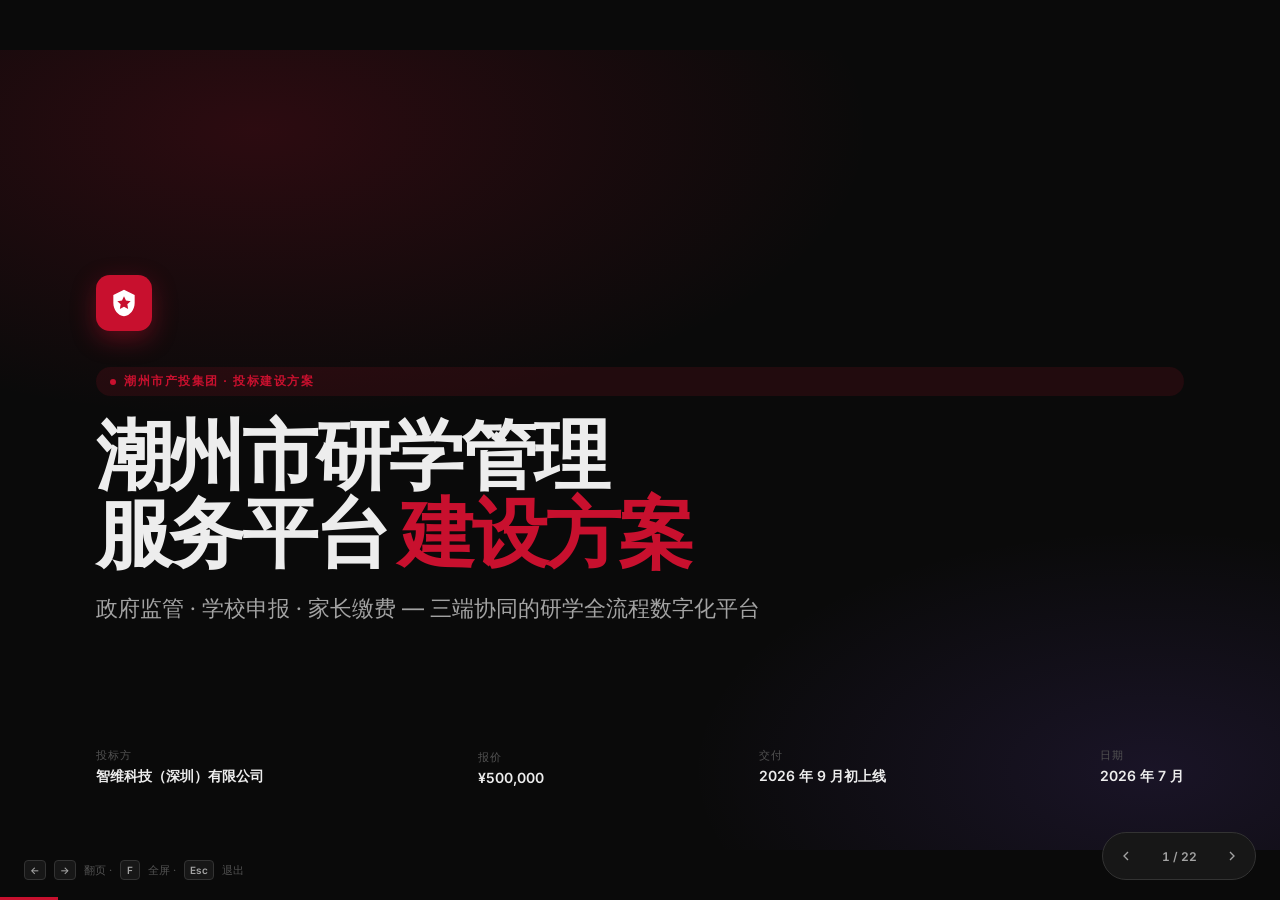
==== proposal/index.html @ c54a0d1d "feat: 新增投标方案 HTML PPT（22 页） - Vercel 风格深色演示文稿，键盘/触摸/全屏导航 - 6 大章节：背景目标 / 业务理解 / 产品方案 / 技术安全 / 实施 / 商务" ====
<!DOCTYPE html>
<html lang="zh-CN">
<head>
<meta charset="UTF-8">
<meta name="viewport" content="width=device-width, initial-scale=1.0">
<title>潮州市研学管理服务平台 · 建设方案 | 智维科技</title>
<link rel="stylesheet" href="style.css">
<link rel="icon" href="data:image/svg+xml,<svg xmlns='http://www.w3.org/2000/svg' viewBox='0 0 100 100'><rect width='100' height='100' rx='22' fill='%23c8102e'/><path d='M50 18 L60 42 L86 42 L65 58 L73 84 L50 68 L27 84 L35 58 L14 42 L40 42 Z' fill='white'/></svg>">
</head>
<body>
<div class="deck" id="deck">

<!-- ============ 01 COVER ============ -->
<section class="slide cover active" data-title="封面">
  <div class="cover-inner">
    <div class="cover-logo">
      <svg viewBox="0 0 24 24" fill="white"><path d="M12 2 4 6v6c0 5 3.5 9.5 8 10 4.5-.5 8-5 8-10V6l-8-4zm0 5 1.5 3.2 3.5.4-2.5 2.4.6 3.5L12 14.9 8.9 16.5l.6-3.5L7 10.6l3.5-.4L12 7z"/></svg>
    </div>
    <div class="eyebrow"><span class="dot"></span>潮州市产投集团 · 投标建设方案</div>
    <h1>潮州市研学管理<br>服务平台 <span class="accent">建设方案</span></h1>
    <p class="lead">政府监管 · 学校申报 · 家长缴费 — 三端协同的研学全流程数字化平台</p>

    <div class="cover-meta">
      <div class="cm-item"><div class="l">投标方</div><div class="v">智维科技（深圳）有限公司</div></div>
      <div class="cm-item"><div class="l">报价</div><div class="v">¥500,000</div></div>
      <div class="cm-item"><div class="l">交付</div><div class="v">2026 年 9 月初上线</div></div>
      <div class="cm-item"><div class="l">日期</div><div class="v">2026 年 7 月</div></div>
    </div>
  </div>
</section>

<!-- ============ 02 TOC ============ -->
<section class="slide" data-title="目录">
  <div class="slide-num">02 / <span>22</span></div>
  <div class="eyebrow blue"><span class="dot"></span>CONTENTS · 方案纲要</div>
  <h1 class="slide-title">方案<span class="accent">目录</span></h1>
  <p class="slide-sub">本方案围绕「业务理解 — 方案设计 — 实施保障 — 报价商务」四个维度展开，覆盖客户评估的全部关键决策点。</p>

  <div class="toc flex-1 center-y">
    <div class="toc-item"><div class="toc-num">01</div><div class="toc-title">项目背景与建设目标</div><div class="toc-desc">政策驱动 · 行业痛点 · 建设愿景</div><div class="toc-pages">P3–4</div></div>
    <div class="toc-item"><div class="toc-num">02</div><div class="toc-title">业务理解：三大角色 · 九步流程</div><div class="toc-desc">深度拆解学校 / 政府 / 运维全链路</div><div class="toc-pages">P5–8</div></div>
    <div class="toc-item"><div class="toc-num">03</div><div class="toc-title">产品方案与功能蓝图</div><div class="toc-desc">五端架构 · 核心功能 · 交互演示</div><div class="toc-pages">P9–15</div></div>
    <div class="toc-item"><div class="toc-num">04</div><div class="toc-title">技术架构与安全保障</div><div class="toc-desc">微服务 · 等保二级 · 数据安全</div><div class="toc-pages">P16–17</div></div>
    <div class="toc-item"><div class="toc-num">05</div><div class="toc-title">项目实施计划</div><div class="toc-desc">2 个月甘特图 · 里程碑 · 团队</div><div class="toc-pages">P18–19</div></div>
    <div class="toc-item"><div class="toc-num">06</div><div class="toc-title">报价 · 风险控制 · 售后服务</div><div class="toc-desc">50 万明细 · 质量保障 · 3 年运维</div><div class="toc-pages">P20–22</div></div>
  </div>
</section>

<!-- ============ 03 BACKGROUND ============ -->
<section class="slide" data-title="项目背景">
  <div class="slide-num">03 / <span>22</span></div>
  <div class="eyebrow"><span class="dot"></span>01 · 项目背景</div>
  <h1 class="slide-title">研学正成为<span class="accent">素质教育新基建</span></h1>
  <p class="slide-sub">国家政策持续加码，研学旅行已从「可选」变为「必修」。潮州拥有全国顶级的非遗与历史文化资源，亟需一个统一的数字化平台，把资源、学校、家长、监管方高效连接起来。</p>

  <div class="grid g3 flex-1">
    <div class="card">
      <div class="card-icon brand"><svg viewBox="0 0 24 24" fill="none" stroke="currentColor" stroke-width="2"><path d="M3 21h18M5 21V7l7-4 7 4v14M9 9h1M9 13h1M14 9h1M14 13h1"/></svg></div>
      <div class="card-title mt-16">政策驱动</div>
      <div class="card-desc">教育部等 11 部门《关于推进中小学生研学旅行的意见》明确将研学纳入教育教学计划。广东省要求每生每学年至少完成 1 次研学。</div>
    </div>
    <div class="card">
      <div class="card-icon amber"><svg viewBox="0 0 24 24" fill="none" stroke="currentColor" stroke-width="2"><path d="M20 10c0 6-8 12-8 12s-8-6-8-12a8 8 0 0 1 16 0Z"/><circle cx="12" cy="10" r="3"/></svg></div>
      <div class="card-title mt-16">潮州资源禀赋</div>
      <div class="card-desc"><strong>17 项国家级非遗</strong>、广济桥、牌坊街、凤凰山单丛茶…潮州是天然研学宝库，但缺乏统一管理与对外输出的数字化出口。</div>
    </div>
    <div class="card">
      <div class="card-icon blue"><svg viewBox="0 0 24 24" fill="none" stroke="currentColor" stroke-width="2"><path d="M12 2v20M2 12h20"/><circle cx="12" cy="12" r="9"/></svg></div>
      <div class="card-title mt-16">管理缺位痛点</div>
      <div class="card-desc">学校各自联系旅行社、缺乏资质审核、安全事故风险高、费用不透明、政府无法有效监管 — 这些正是本平台要解决的问题。</div>
    </div>
  </div>

  <div class="row mt-32" style="gap:32px">
    <div class="stat" style="flex:1"><div class="num brand">21+</div><div class="lbl">认证研学基地待接入</div><div class="sub">含国家级、省级、市级</div></div>
    <div class="stat" style="flex:1"><div class="num amber">4</div><div class="lbl">政府监管部门</div><div class="sub">教育 · 文广旅体 · 交运 · 产投</div></div>
    <div class="stat" style="flex:1"><div class="num blue">300+</div><div class="lbl">潮州中小学校</div><div class="sub">潜在平台用户</div></div>
    <div class="stat" style="flex:1"><div class="num green">20万+</div><div class="lbl">中小学生家庭</div><div class="sub">年度研学需求</div></div>
  </div>
</section>

<!-- ============ 04 VISION ============ -->
<section class="slide" data-title="建设目标">
  <div class="slide-num">04 / <span>22</span></div>
  <div class="eyebrow green"><span class="dot"></span>01 · 建设目标</div>
  <h1 class="slide-title">一个平台，<span class="accent">三端协同</span><br>让研学<span class="grad">可管、可溯、可评</span></h1>
  <p class="slide-sub">不是简单的报名系统，而是连接政府、学校、基地、服务商、家长的「研学产业操作系统」。所有环节线上化、留痕化、可评价、可结算。</p>

  <div class="grid g3 flex-1 center-y mt-16" style="align-content:center">
    <div class="card hover" style="border-color:var(--brand)">
      <div class="feature-num">可<br>管</div>
      <div class="card-title mt-16" style="font-size:18px">政府监管闭环</div>
      <div class="card-desc">报备 → 审核 → 执行 → 评价 → 结算，全程留痕。教育局、文广旅体局、交运、产投四部门在线协同，数据实时穿透。</div>
    </div>
    <div class="card hover" style="border-color:var(--blue)">
      <div class="feature-num" style="background:linear-gradient(135deg,#0070f3,#00b3ff);-webkit-background-clip:text;background-clip:text;color:transparent">可<br>溯</div>
      <div class="card-title mt-16" style="font-size:18px">全链路追溯</div>
      <div class="card-desc">每一次研学从学校发起需求到家长缴费签约，每一个执行环节（交通、餐饮、住宿、导师）均有订单与复核记录，事后可追溯。</div>
    </div>
    <div class="card hover" style="border-color:var(--green)">
      <div class="feature-num" style="background:linear-gradient(135deg,#0a8a4a,#22c55e);-webkit-background-clip:text;background-clip:text;color:transparent">可<br>评</div>
      <div class="card-title mt-16" style="font-size:18px">评价驱动结算</div>
      <div class="card-desc">活动结束后学校对各环节评分，评价结果直接关联服务商结算与后续推荐权重，形成「优胜劣汰」的良性生态。</div>
    </div>
  </div>
</section>

<!-- ============ 05 THREE ROLES ============ -->
<section class="slide" data-title="三大角色">
  <div class="slide-num">05 / <span>22</span></div>
  <div class="eyebrow purple"><span class="dot"></span>02 · 业务理解</div>
  <h1 class="slide-title">三大<span class="accent">核心角色</span>，各司其职</h1>
  <p class="slide-sub">平台服务三类用户：发起需求的学校（家委）、行使审批监管的政府部门、负责资源上架与运营的产投平台运维方。家长通过小程序完成报名缴费。</p>

  <div class="row flex-1 mt-16" style="gap:16px;align-items:stretch">
    <div class="persona">
      <div class="persona-head">
        <div class="persona-avatar" style="background:var(--brand-soft);color:var(--brand)">🏫</div>
        <div><div class="persona-name">学校 / 家委</div><div class="persona-role">需求发起方 · 评价方</div></div>
      </div>
      <div class="persona-quote">"我们要确定日期、统计人数、勾选基地和配套服务，然后走审核，最后让家长报名缴费。流程太长了，全靠 Excel 和微信群根本管不过来。"</div>
      <ul class="persona-list">
        <li>预报名：男女、减免、老师人数</li>
        <li>勾选基地 + 交通 + 旅行社 + 保险 + 导师 + 餐饮 + 住宿</li>
        <li>形成出行需求单，发起审核</li>
        <li>推送家长报名缴费、购险、签约</li>
        <li>活动后对各环节评价</li>
      </ul>
    </div>
    <div class="persona">
      <div class="persona-head">
        <div class="persona-avatar" style="background:var(--blue-soft);color:var(--blue)">🏛️</div>
        <div><div class="persona-name">政府部门</div><div class="persona-role">监管审核方</div></div>
      </div>
      <div class="persona-quote">"我们要对每一条研学路线把关：资质是否合规、交通是否安全、保险是否到位。以前只能看纸质材料，现在要在线审批、留痕可查。"</div>
      <ul class="persona-list">
        <li>教育局：业务合规性审核</li>
        <li>文广旅体：基地 / 路线资质</li>
        <li>交通运输：车辆与运输资质</li>
        <li>产投集团：业务分发与执行</li>
        <li>报备 → 审核（通过 / 退回）</li>
      </ul>
    </div>
    <div class="persona">
      <div class="persona-head">
        <div class="persona-avatar" style="background:var(--green-soft);color:var(--green)">⚙️</div>
        <div><div class="persona-name">平台运维方</div><div class="persona-role">资源运营方</div></div>
      </div>
      <div class="persona-quote">"21 家基地、旅行社、运输、保险、餐饮、住宿、导师…所有资源由我们上架、审核资质、组织分发，还要做财务审核和数据分析。"</div>
      <ul class="persona-list">
        <li>基地 / 服务商上架管理</li>
        <li>资质审核与年检</li>
        <li>人才库（导师）管理</li>
        <li>财务审核与结算</li>
        <li>数据分析与后台维护</li>
      </ul>
    </div>
  </div>
</section>

<!-- ============ 06 NINE-STEP FLOW ============ -->
<section class="slide" data-title="九步流程">
  <div class="slide-num">06 / <span>22</span></div>
  <div class="eyebrow"><span class="dot"></span>02 · 业务理解 · 核心</div>
  <h1 class="slide-title">学校端<span class="accent">九步业务流程</span>全拆解</h1>
  <p class="slide-sub">这是整个平台的「主血脉」。我们对需求文档中的 9 个环节逐一建模，确保每一步都在系统中可执行、可流转、可监控。</p>

  <div class="flex-1 center-y">
    <div class="flow">
      <div class="flow-step"><div class="fs-num">STEP 01</div><div class="fs-title">日期确定 · 预报名</div><div class="fs-desc">学校收集名单：男女、减免、老师</div></div>
      <div class="flow-step"><div class="fs-num">STEP 02</div><div class="fs-title">勾选菜单</div><div class="fs-desc">基地 / 交通 / 旅行社 / 保险 / 导师 / 餐饮 / 住宿</div></div>
      <div class="flow-step"><div class="fs-num">STEP 03</div><div class="fs-title">被选单位复核</div><div class="fs-desc">执行单位确认接单能力</div></div>
      <div class="flow-step"><div class="fs-num">STEP 04</div><div class="fs-title">推送行政审核</div><div class="fs-desc">教育 / 文广旅体 / 产投 / 交运</div></div>
      <div class="flow-step"><div class="fs-num">STEP 05</div><div class="fs-title">业务单分发</div><div class="fs-desc">产投组织分发 · 确认执行人</div></div>
    </div>
    <div style="text-align:center;color:var(--brand);font-size:18px;margin:10px 0">▼</div>
    <div class="flow">
      <div class="flow-step"><div class="fs-num">STEP 06</div><div class="fs-title">家长报名缴费</div><div class="fs-desc">报名 + 缴费 + 购险 + 签约</div></div>
      <div class="flow-step"><div class="fs-num">STEP 07</div><div class="fs-title">订单推送确认</div><div class="fs-desc">确定人数 · 各环节复核</div></div>
      <div class="flow-step"><div class="fs-num">STEP 08</div><div class="fs-title">活动执行评价</div><div class="fs-desc">学校对各环节打分评价</div></div>
      <div class="flow-step"><div class="fs-num">STEP 09</div><div class="fs-title">系统评价结算</div><div class="fs-desc">依据评分自动结算各环节</div></div>
      <div class="flow-step" style="border-color:var(--brand);background:var(--brand-soft)"><div class="fs-num">✓ 闭环</div><div class="fs-title">完成</div><div class="fs-desc">数据沉淀 · 反哺运营</div></div>
    </div>

    <div class="row mt-32" style="gap:12px">
      <div class="pill brand">9 个状态机节点</div>
      <div class="pill blue">4 部门会签审核</div>
      <div class="pill green">7 类执行环节</div>
      <div class="pill amber">评价 → 结算联动</div>
      <div class="pill">家长电子签约</div>
      <div class="pill">全程留痕可溯</div>
    </div>
  </div>
</section>

<!-- ============ 07 PAIN POINTS ============ -->
<section class="slide" data-title="痛点分析">
  <div class="slide-num">07 / <span>22</span></div>
  <div class="eyebrow amber"><span class="dot"></span>02 · 业务理解</div>
  <h1 class="slide-title">当前<span class="accent">五大痛点</span>，我们逐个击破</h1>
  <p class="slide-sub">基于对潮州研学现状的调研，我们识别出当前运作模式的核心问题，并给出平台的针对性解法。</p>

  <div class="grid g2 flex-1 center-y mt-16" style="gap:16px">
    <div class="card hover">
      <div class="row between">
        <div class="card-title"><span class="pill brand">痛点 01</span> 资质参差不齐，安全风险高</div>
      </div>
      <div class="card-desc mt-8">学校自行联系旅行社、大巴，难以核验资质，一旦出事故责任不清。</div>
      <div class="mt-16" style="padding:12px;background:var(--green-soft);border-radius:8px;font-size:12px;color:var(--green);font-weight:600">✓ 平台解法：所有服务商入驻须资质审核 + 年检，交通/保险强制校验，黑白名单机制</div>
    </div>
    <div class="card hover">
      <div class="row between">
        <div class="card-title"><span class="pill brand">痛点 02</span> 审批靠纸质，政府监管难</div>
      </div>
      <div class="card-desc mt-8">报备材料线下传递，多部门会签效率低，无法实时掌握全市研学动态。</div>
      <div class="mt-16" style="padding:12px;background:var(--green-soft);border-radius:8px;font-size:12px;color:var(--green);font-weight:600">✓ 平台解法：在线报备 + 多部门会签工作台，数据看板实时呈现全市研学情况</div>
    </div>
    <div class="card hover">
      <div class="row between">
        <div class="card-title"><span class="pill brand">痛点 03</span> 费用不透明，家长存疑虑</div>
      </div>
      <div class="card-desc mt-8">费用由学校代收或旅行社收取，明细不清，缺乏信任，退费纠纷多。</div>
      <div class="mt-16" style="padding:12px;background:var(--green-soft);border-radius:8px;font-size:12px;color:var(--green);font-weight:600">✓ 平台解法：家长端在线缴费 + 费用明细透明 + 资金存管 + 电子签约保障</div>
    </div>
    <div class="card hover">
      <div class="row between">
        <div class="card-title"><span class="pill brand">痛点 04</span> 评价缺失，服务质量无反馈</div>
      </div>
      <div class="card-desc mt-8">活动结束后缺乏系统性评价，优质服务商得不到激励，劣质服务持续存在。</div>
      <div class="mt-16" style="padding:12px;background:var(--green-soft);border-radius:8px;font-size:12px;color:var(--green);font-weight:600">✓ 平台解法：标准化评价体系 + 评分驱动结算与排序，形成优胜劣汰生态</div>
    </div>
  </div>
</section>

<!-- ============ 08 OUR ADVANTAGE ============ -->
<section class="slide" data-title="我们的优势">
  <div class="slide-num">08 / <span>22</span></div>
  <div class="eyebrow"><span class="dot"></span>03 · 为什么选择我们</div>
  <h1 class="slide-title">不止于<span class="accent">交付系统</span>，<br>更交付一个<span class="grad">能落地的业务闭环</span></h1>
  <p class="slide-sub">我们最大的差异化：投标前已投入研发资源，做出了<strong style="color:var(--fg)">可交互的 Demo</strong>。您今天看到的所有界面都不是效果图，而是真实运行的代码 — 这意味着我们对需求的理解已经过验证，交付风险大幅降低。</p>

  <div class="grid g4 flex-1 center-y mt-16">
    <div class="card hover" style="border-color:var(--brand)">
      <div class="card-icon brand"><svg viewBox="0 0 24 24" fill="none" stroke="currentColor" stroke-width="2"><path d="m9 18 6-6-6-6"/></svg></div>
      <div class="card-title mt-16">已有可运行 Demo</div>
      <div class="card-desc">投标即提供线上 Demo，需求理解零偏差，启动即可进入正式开发，省去 2-3 周需求确认期。</div>
    </div>
    <div class="card hover">
      <div class="card-icon blue"><svg viewBox="0 0 24 24" fill="none" stroke="currentColor" stroke-width="2"><path d="M12 2 4 6v6c0 5 3.5 9.5 8 10 4.5-.5 8-5 8-10V6l-8-4z"/><path d="m9 12 2 2 4-4"/></svg></div>
      <div class="card-title mt-16">政务项目经验</div>
      <div class="card-desc">团队具备多端协同政务平台经验，熟悉等保合规、电子签章、资金存管等政府类项目要求。</div>
    </div>
    <div class="card hover">
      <div class="card-icon green"><svg viewBox="0 0 24 24" fill="none" stroke="currentColor" stroke-width="2"><circle cx="12" cy="12" r="9"/><path d="M12 7v5l3 2"/></svg></div>
      <div class="card-title mt-16">2 个月硬承诺</div>
      <div class="card-desc">Demo 已完成 30% 工作量，配合成熟脚手架与并行开发，9 月初上线是<strong>已验证的承诺</strong>，非空头支票。</div>
    </div>
    <div class="card hover">
      <div class="card-icon amber"><svg viewBox="0 0 24 24" fill="none" stroke="currentColor" stroke-width="2"><path d="M12 2 4 6v6c0 5 3.5 9.5 8 10 4.5-.5 8-5 8-10V6l-8-4z"/></svg></div>
      <div class="card-title mt-16">长期陪跑</div>
      <div class="card-desc">不收一次性交付费思维。3 年质保 + 运维陪跑，关注平台上线后的真实使用与持续迭代。</div>
    </div>
  </div>

  <div class="mt-24" style="padding:18px 24px;background:var(--brand-soft);border-radius:var(--radius);border-left:3px solid var(--brand)">
    <div style="font-size:13px;color:var(--brand);font-weight:700">💡 关键差异化</div>
    <div style="font-size:15px;color:var(--fg);margin-top:6px">大多数投标方此刻还在画 PPT 效果图。<strong>我们交付的是已经能点的产品</strong> — 这是最有力的需求理解证明，也是交付信心的来源。</div>
  </div>
</section>

<!-- ============ 09 PRODUCT OVERVIEW ============ -->
<section class="slide" data-title="产品总览">
  <div class="slide-num">09 / <span>22</span></div>
  <div class="eyebrow blue"><span class="dot"></span>03 · 产品方案</div>
  <h1 class="slide-title"><span class="accent">五端</span>协同的产品矩阵</h1>
  <p class="slide-sub">一个平台，五个终端，覆盖从家长报名到政府监管的完整链路。各端数据实时互通，权限严格隔离。</p>

  <div class="grid g5 flex-1 center-y mt-16" style="gap:14px">
    <div class="card hover" style="text-align:center;padding:28px 18px;border-color:var(--brand)">
      <div style="font-size:40px;margin-bottom:12px">📱</div>
      <div style="font-size:15px;font-weight:700">家长小程序</div>
      <div class="card-desc mt-8" style="font-size:12px">浏览路线课程<br>报名缴费购险<br>电子签约 · 查看行程</div>
      <div class="mt-16"><span class="pill brand">核心入口</span></div>
    </div>
    <div class="card hover" style="text-align:center;padding:28px 18px">
      <div style="font-size:40px;margin-bottom:12px">🏫</div>
      <div style="font-size:15px;font-weight:700">学校 Web 端</div>
      <div class="card-desc mt-8" style="font-size:12px">预报名管理<br>需求单勾选<br>发起审核 · 评价</div>
      <div class="mt-16"><span class="pill">PC 浏览器</span></div>
    </div>
    <div class="card hover" style="text-align:center;padding:28px 18px">
      <div style="font-size:40px;margin-bottom:12px">🏛️</div>
      <div style="font-size:15px;font-weight:700">政府工作台</div>
      <div class="card-desc mt-8" style="font-size:12px">在线报备审核<br>多部门会签<br>监管数据看板</div>
      <div class="mt-16"><span class="pill blue">PC 浏览器</span></div>
    </div>
    <div class="card hover" style="text-align:center;padding:28px 18px">
      <div style="font-size:40px;margin-bottom:12px">⚙️</div>
      <div style="font-size:15px;font-weight:700">运维管理后台</div>
      <div class="card-desc mt-8" style="font-size:12px">基地/服务商上架<br>资质审核 · 财务<br>数据分析</div>
      <div class="mt-16"><span class="pill green">PC 浏览器</span></div>
    </div>
    <div class="card hover" style="text-align:center;padding:28px 18px">
      <div style="font-size:40px;margin-bottom:12px">🏪</div>
      <div style="font-size:15px;font-weight:700">服务商端</div>
      <div class="card-desc mt-8" style="font-size:12px">接单 · 复核<br>行程执行<br>评价回复 · 结算</div>
      <div class="mt-16"><span class="pill amber">小程序+Web</span></div>
    </div>
  </div>

  <div class="mt-24" style="padding:16px 24px;background:var(--bg-card);border:1px solid var(--line);border-radius:var(--radius)">
    <div style="font-size:13px;color:var(--fg-3);font-weight:600;margin-bottom:10px">数据互通关系</div>
    <div style="font-size:13px;color:var(--fg-2);line-height:1.7">
      家长小程序 → 触发报名 → 学校端汇总 → 政府端审核 → 运维端分发 → 服务商端执行 → 评价回流至全端 · 全程同一份数据，权限隔离可见性
    </div>
  </div>
</section>

<!-- ============ 10-11 DEMO ============ -->
<section class="slide" data-title="Demo 演示">
  <div class="slide-num">10 / <span>22</span></div>
  <div class="eyebrow"><span class="dot"></span>03 · 核心亮点 · LIVE DEMO</div>
  <h1 class="slide-title">这不是效果图，<span class="accent">是真实运行的产品</span></h1>
  <p class="slide-sub">下方是投标前已开发的 Demo（手机端）— 可直接点击交互。包含首页、研学路线、课程、基地、学校九步流程、政府审核工作台等核心页面。</p>

  <div class="row flex-1 mt-16" style="gap:24px;align-items:stretch">
    <div class="demo-frame" style="flex:0 0 280px;height:560px">
      <div class="demo-badge"><span class="live-dot"></span>LIVE DEMO</div>
      <iframe src="https://chaozhou.duduvibe.com" title="潮州研学 Demo"></iframe>
    </div>
    <div style="flex:1;display:flex;flex-direction:column;justify-content:center;gap:14px">
      <div class="card" style="padding:18px"><div class="row aic" style="gap:12px"><span class="pill brand">可点</span><div><div style="font-weight:700;font-size:14px">10 个完整页面</div><div class="muted text-xs mt-8">首页 · 路线 · 课程 · 基地 · 资讯 · 我的 · 学校流程 · 政府审核 · 加盟 · 导师库</div></div></div></div>
      <div class="card" style="padding:18px"><div class="row aic" style="gap:12px"><span class="pill blue">可交互</span><div><div style="font-weight:700;font-size:14px">九步业务流程可视化</div><div class="muted text-xs mt-8">完整呈现学校端从预报名到结算的 9 步状态机，含进度条与状态徽章</div></div></div></div>
      <div class="card" style="padding:18px"><div class="row aic" style="gap:12px"><span class="pill green">可体验</span><div><div style="font-weight:700;font-size:14px">政府多部门审核工作台</div><div class="muted text-xs mt-8">教育局/文广旅体/交运/产投四部门会签，支持通过/退回操作 Demo</div></div></div></div>
      <div class="card" style="padding:18px"><div class="row aic" style="gap:12px"><span class="pill amber">已上线</span><div><div style="font-weight:700;font-size:14px">chaozhou.duduvibe.com</div><div class="muted text-xs mt-8">已部署 Vercel CDN，全球可访问，可作为投标演示地址</div></div></div></div>
    </div>
  </div>
</section>

<section class="slide" data-title="交互流程演示">
  <div class="slide-num">11 / <span>22</span></div>
  <div class="eyebrow purple"><span class="dot"></span>03 · 核心流程</div>
  <h1 class="slide-title">一次研学的<span class="accent">完整数字旅程</span></h1>
  <p class="slide-sub">以「湘桥区城西中学 · 非遗研学」为例，展示一次真实研学活动在平台上的全流程流转。</p>

  <div class="flex-1 center-y">
    <div class="grid g4" style="gap:12px">
      <div class="card" style="padding:18px;border-top:3px solid var(--brand)">
        <div class="text-xs muted-2 bold">D-30 · 学校端</div>
        <div style="font-weight:700;font-size:15px;margin-top:6px">① 发起预报名</div>
        <div class="card-desc mt-8" style="font-size:12px">城西中学家委在 Web 端填写日期、统计 320 人（含减免 12 人、老师 18 人），勾选广济桥基地 + 配套服务。</div>
      </div>
      <div class="card" style="padding:18px;border-top:3px solid var(--amber)">
        <div class="text-xs muted-2 bold">D-28 · 服务商</div>
        <div style="font-weight:700;font-size:15px;margin-top:6px">② 单位复核接单</div>
        <div class="card-desc mt-8" style="font-size:12px">城西旅行社、潮运大巴、人保财险等收到需求，复核自身接待能力，确认接单。</div>
      </div>
      <div class="card" style="padding:18px;border-top:3px solid var(--blue)">
        <div class="text-xs muted-2 bold">D-25 · 政府端</div>
        <div style="font-weight:700;font-size:15px;margin-top:6px">③ 四部门会签</div>
        <div class="card-desc mt-8" style="font-size:12px">需求单推送至教育、文广旅体、交运、产投，各部门在线审核资质，全部通过。</div>
      </div>
      <div class="card" style="padding:18px;border-top:3px solid var(--green)">
        <div class="text-xs muted-2 bold">D-20 · 家长端</div>
        <div style="font-weight:700;font-size:15px;margin-top:6px">④ 报名缴费签约</div>
        <div class="card-desc mt-8" style="font-size:12px">家长收到小程序推送，完成报名、在线缴费、购买保险、电子签约，全程留痕。</div>
      </div>
    </div>
    <div style="text-align:center;color:var(--brand);font-size:18px;margin:14px 0">▼</div>
    <div class="grid g3" style="gap:12px">
      <div class="card" style="padding:18px;border-top:3px solid var(--purple)">
        <div class="text-xs muted-2 bold">D-2 · 全端</div>
        <div style="font-weight:700;font-size:15px;margin-top:6px">⑤ 订单分发复核</div>
        <div class="card-desc mt-8" style="font-size:12px">人数确定后，系统自动将订单分发至交通、餐饮、住宿等各环节，各方复核确认。</div>
      </div>
      <div class="card" style="padding:18px;border-top:3px solid var(--brand)">
        <div class="text-xs muted-2 bold">D-Day · 执行</div>
        <div style="font-weight:700;font-size:15px;margin-top:6px">⑥ 活动执行</div>
        <div class="card-desc mt-8" style="font-size:12px">研学活动执行，GPS 打卡、应急联络、行程进度实时回传至学校与监管端。</div>
      </div>
      <div class="card" style="padding:18px;border-top:3px solid var(--green)">
        <div class="text-xs muted-2 bold">D+2 · 结算</div>
        <div style="font-weight:700;font-size:15px;margin-top:6px">⑦ 评价 → 结算</div>
        <div class="card-desc mt-8" style="font-size:12px">学校对基地、交通、餐饮、导师评分，系统依据评分自动结算各环节费用。</div>
      </div>
    </div>
  </div>
</section>

<!-- ============ 12 GOVT FLOW ============ -->
<section class="slide" data-title="政府监管流程">
  <div class="slide-num">12 / <span>22</span></div>
  <div class="eyebrow blue"><span class="dot"></span>03 · 政府监管</div>
  <h1 class="slide-title">政府端：<span class="accent">报备 → 审核</span> 双闭环</h1>
  <p class="slide-sub">政府侧流程简洁而严谨：所有研学活动须先报备，经多部门审核通过后方可执行。审核不通过则退回重选，形成闭环。</p>

  <div class="flex-1 center-y">
    <div class="grid g4" style="gap:16px">
      <div class="card" style="padding:24px;text-align:center">
        <div style="font-size:36px;margin-bottom:10px">📋</div>
        <div style="font-weight:700;font-size:16px">在线报备</div>
        <div class="card-desc mt-8">学校/服务商提交研学计划，结构化录入路线、人数、配套、日期</div>
      </div>
      <div class="card" style="padding:24px;text-align:center;border-color:var(--blue)">
        <div style="font-size:36px;margin-bottom:10px">🔍</div>
        <div style="font-weight:700;font-size:16px">多部门会签</div>
        <div class="card-desc mt-8">教育、文广旅体、交运、产投各自审核专业范畴，并行或串行</div>
      </div>
      <div class="card" style="padding:24px;text-align:center;border-color:var(--green)">
        <div style="font-size:36px;margin-bottom:10px">✅</div>
        <div style="font-weight:700;font-size:16px">通过 / 退回</div>
        <div class="card-desc mt-8">全通过则生成可执行业务单；任一退回则回退学校重选，附退回意见</div>
      </div>
      <div class="card" style="padding:24px;text-align:center;border-color:var(--brand)">
        <div style="font-size:36px;margin-bottom:10px">📊</div>
        <div style="font-weight:700;font-size:16px">监管看板</div>
        <div class="card-desc mt-8">全市研学活动实时呈现：报备数、通过率、执行中、异常预警</div>
      </div>
    </div>

    <div class="grid g4 mt-32" style="gap:16px">
      <div class="stat"><div class="num blue">4</div><div class="lbl">会签部门</div></div>
      <div class="stat"><div class="num brand">2</div><div class="lbl">审核结果（通过/退回）</div></div>
      <div class="stat"><div class="num amber">100%</div><div class="lbl">流程留痕</div></div>
      <div class="stat"><div class="num green">实时</div><div class="lbl">监管数据穿透</div></div>
    </div>
  </div>
</section>

<!-- ============ 13 OPS FLOW ============ -->
<section class="slide" data-title="平台运维">
  <div class="slide-num">13 / <span>22</span></div>
  <div class="eyebrow green"><span class="dot"></span>03 · 平台运维端</div>
  <h1 class="slide-title">运维端：<span class="accent">资源全生命周期</span>管理</h1>
  <p class="slide-sub">产投平台运维方负责所有资源的上架、审核、分发、结算与分析，是整个生态的「中枢」。</p>

  <div class="grid g3 flex-1 center-y mt-16">
    <div class="card">
      <div class="card-icon green"><svg viewBox="0 0 24 24" fill="none" stroke="currentColor" stroke-width="2"><path d="M3 9.5 12 3l9 6.5V20a1 1 0 0 1-1 1h-5v-7h-6v7H4a1 1 0 0 1-1-1V9.5z"/></svg></div>
      <div class="card-title mt-16">资源上架管理</div>
      <div class="card-desc">21 家基地、旅行社、运输公司、保险、餐饮、住宿 — 统一上架、分类、编辑、上下架控制。</div>
    </div>
    <div class="card">
      <div class="card-icon brand"><svg viewBox="0 0 24 24" fill="none" stroke="currentColor" stroke-width="2"><path d="m9 12 2 2 4-4"/><path d="M12 2 4 6v6c0 5 3.5 9.5 8 10 4.5-.5 8-5 8-10V6l-8-4z"/></svg></div>
      <div class="card-title mt-16">资质审核 · 年检</div>
      <div class="card-desc">所有服务商入驻强制资质审核，到期年检提醒，黑白名单管理，淘汰不合规单位。</div>
    </div>
    <div class="card">
      <div class="card-icon purple"><svg viewBox="0 0 24 24" fill="none" stroke="currentColor" stroke-width="2"><circle cx="12" cy="8" r="4"/><path d="M4 21a8 8 0 0 1 16 0"/></svg></div>
      <div class="card-title mt-16">人才库 · 导师管理</div>
      <div class="card-desc">非遗传承人、研学导师入库管理，专业领域、从教经历、评价评分、排期调度。</div>
    </div>
    <div class="card">
      <div class="card-icon amber"><svg viewBox="0 0 24 24" fill="none" stroke="currentColor" stroke-width="2"><rect x="2" y="6" width="20" height="12" rx="2"/><circle cx="12" cy="12" r="2"/></svg></div>
      <div class="card-title mt-16">财务审核 · 结算</div>
      <div class="card-desc">资金存管、对账、发票管理；依据评价自动生成各环节结算单，支持多级审核。</div>
    </div>
    <div class="card">
      <div class="card-icon blue"><svg viewBox="0 0 24 24" fill="none" stroke="currentColor" stroke-width="2"><path d="M3 3v18h18"/><path d="m7 14 4-4 4 4 5-5"/></svg></div>
      <div class="card-title mt-16">数据分析看板</div>
      <div class="card-desc">报名转化、基地热度、路线排行、评价分布、收入统计 — 多维度可视化决策支持。</div>
    </div>
    <div class="card">
      <div class="card-icon green"><svg viewBox="0 0 24 24" fill="none" stroke="currentColor" stroke-width="2"><circle cx="12" cy="12" r="3"/><path d="M19.4 15a1.65 1.65 0 0 0 .33 1.82l.06.06a2 2 0 1 1-2.83 2.83l-.06-.06a1.65 1.65 0 0 0-1.82-.33 1.65 1.65 0 0 0-1 1.51V21a2 2 0 0 1-4 0v-.09A1.65 1.65 0 0 0 9 19.4a1.65 1.65 0 0 0-1.82.33"/></svg></div>
      <div class="card-title mt-16">后台维护 · 权限</div>
      <div class="card-desc">RBAC 细粒度权限、操作日志、系统配置、内容审核 — 满足政务级运维要求。</div>
    </div>
  </div>
</section>

<!-- ============ 14 PARENT EXPERIENCE ============ -->
<section class="slide" data-title="家长端体验">
  <div class="slide-num">14 / <span>22</span></div>
  <div class="eyebrow"><span class="dot"></span>03 · 家长端</div>
  <h1 class="slide-title">家长端：<span class="accent">省心、透明、放心</span></h1>
  <p class="slide-sub">家长是最终付费者与决策者。我们用极致的小程序体验消除信息差，让报名像网购一样简单。</p>

  <div class="row flex-1 mt-16" style="gap:20px;align-items:stretch">
    <div style="flex:0 0 260px;display:flex;align-items:center;justify-content:center">
      <div style="width:240px;height:480px;border:8px solid #1a1a1a;border-radius:36px;overflow:hidden;background:#fff;box-shadow:var(--shadow)">
        <iframe src="https://chaozhou.duduvibe.com/#mine" style="width:100%;height:100%;border:0" title="家长端预览"></iframe>
      </div>
    </div>
    <div style="flex:1;display:flex;flex-direction:column;justify-content:center;gap:14px">
      <div class="card" style="padding:20px">
        <div style="display:flex;gap:14px;align-items:flex-start">
          <div class="card-icon brand" style="margin-top:2px"><svg viewBox="0 0 24 24" fill="none" stroke="currentColor" stroke-width="2"><path d="M9 12l2 2 4-4"/><circle cx="12" cy="12" r="9"/></svg></div>
          <div><div style="font-weight:700">一触报名，告别纸质</div><div class="card-desc mt-8">小程序内完成报名信息填写、在线缴费、保险购买、电子签约，全程无纸化，3 分钟搞定。</div></div>
        </div>
      </div>
      <div class="card" style="padding:20px">
        <div style="display:flex;gap:14px;align-items:flex-start">
          <div class="card-icon blue" style="margin-top:2px"><svg viewBox="0 0 24 24" fill="none" stroke="currentColor" stroke-width="2"><path d="M20 10c0 6-8 12-8 12s-8-6-8-12a8 8 0 0 1 16 0Z"/><circle cx="12" cy="10" r="3"/></svg></div>
          <div><div style="font-weight:700">行程透明，实时可查</div><div class="card-desc mt-8">研学当天可查看孩子行程进度、GPS 定位、用餐住宿安排，消除"看不到"的焦虑。</div></div>
        </div>
      </div>
      <div class="card" style="padding:20px">
        <div style="display:flex;gap:14px;align-items:flex-start">
          <div class="card-icon green" style="margin-top:2px"><svg viewBox="0 0 24 24" fill="none" stroke="currentColor" stroke-width="2"><rect x="2" y="6" width="20" height="12" rx="2"/><path d="M2 10h20"/></svg></div>
          <div><div style="font-weight:700">费用明细，清清楚楚</div><div class="card-desc mt-8">每一笔费用（基地、交通、餐费、保险）逐项展示，资金存管保障，支持一键退费。</div></div>
        </div>
      </div>
      <div class="card" style="padding:20px">
        <div style="display:flex;gap:14px;align-items:flex-start">
          <div class="card-icon amber" style="margin-top:2px"><svg viewBox="0 0 24 24" fill="none" stroke="currentColor" stroke-width="2"><path d="M12 2 4 6v6c0 5 3.5 9.5 8 10 4.5-.5 8-5 8-10V6l-8-4z"/></svg></div>
          <div><div style="font-weight:700">资质背书，安全无忧</div><div class="card-desc mt-8">所有路线经政府审核，基地/车辆/保险均持证，官方平台背书，比私下找旅行社更可靠。</div></div>
        </div>
      </div>
    </div>
  </div>
</section>

<!-- ============ 15 KEY FEATURES ============ -->
<section class="slide" data-title="核心功能矩阵">
  <div class="slide-num">15 / <span>22</span></div>
  <div class="eyebrow purple"><span class="dot"></span>03 · 功能蓝图</div>
  <h1 class="slide-title">核心功能<span class="accent">矩阵</span></h1>
  <p class="slide-sub">覆盖业务全场景的 28 项核心功能模块。一期聚焦核心闭环，二期扩展增值能力。</p>

  <div class="flex-1 center-y">
    <div class="grid g4" style="gap:12px;margin-bottom:16px">
      <h2 class="section-title" style="grid-column:span 4;color:var(--brand)">一期（9 月初上线）· 核心闭环</h2>
      <div class="card" style="padding:16px"><div style="font-weight:600;font-size:13px">📋 学校需求单</div><div class="muted text-xs mt-8">预报名 · 勾选 · 提交</div></div>
      <div class="card" style="padding:16px"><div style="font-weight:600;font-size:13px">🏛️ 多部门会签</div><div class="muted text-xs mt-8">报备 · 审核 · 退回</div></div>
      <div class="card" style="padding:16px"><div style="font-weight:600;font-size:13px">🏪 业务单分发</div><div class="muted text-xs mt-8">产投分发 · 接单复核</div></div>
      <div class="card" style="padding:16px"><div style="font-weight:600;font-size:13px">💳 家长报名缴费</div><div class="muted text-xs mt-8">缴费 · 购险 · 电子签约</div></div>
      <div class="card" style="padding:16px"><div style="font-weight:600;font-size:13px">⭐ 评价体系</div><div class="muted text-xs mt-8">多维度评分 · 评价回流</div></div>
      <div class="card" style="padding:16px"><div style="font-weight:600;font-size:13px">💰 结算系统</div><div class="muted text-xs mt-8">评价驱动 · 资金存管</div></div>
      <div class="card" style="padding:16px"><div style="font-weight:600;font-size:13px">📊 监管看板</div><div class="muted text-xs mt-8">实时数据 · 异常预警</div></div>
      <div class="card" style="padding:16px"><div style="font-weight:600;font-size:13px">⚙️ 运维后台</div><div class="muted text-xs mt-8">资源上架 · 资质审核</div></div>
    </div>
    <div class="grid g4" style="gap:12px">
      <h2 class="section-title" style="grid-column:span 4;color:var(--fg-3)">二期（上线后 3-6 月迭代）· 增值扩展</h2>
      <div class="card" style="padding:16px;opacity:.7"><div style="font-weight:600;font-size:13px">📍 实时定位追踪</div><div class="muted text-xs mt-8">GPS · 电子围栏</div></div>
      <div class="card" style="padding:16px;opacity:.7"><div style="font-weight:600;font-size:13px">📜 研学电子档案</div><div class="muted text-xs mt-8">学生成长档案 · 证书</div></div>
      <div class="card" style="padding:16px;opacity:.7"><div style="font-weight:600;font-size:13px">🤖 智能推荐</div><div class="muted text-xs mt-8">AI 路线匹配 · 千人千面</div></div>
      <div class="card" style="padding:16px;opacity:.7"><div style="font-weight:600;font-size:13px">📈 BI 决策分析</div><div class="muted text-xs mt-8">行业洞察 · 趋势预测</div></div>
    </div>
  </div>
</section>

<!-- ============ 16 TECH ARCH ============ -->
<section class="slide" data-title="技术架构">
  <div class="slide-num">16 / <span>22</span></div>
  <div class="eyebrow blue"><span class="dot"></span>04 · 技术架构</div>
  <h1 class="slide-title">现代化<span class="accent">技术架构</span></h1>
  <p class="slide-sub">前后端分离 + 微服务 + 多端统一下发。技术栈成熟稳定，团队有同类型项目实战经验，保障 2 个月高质量交付。</p>

  <div class="flex-1 center-y" style="gap:14px;display:flex;flex-direction:column">
    <!-- 接入层 -->
    <div class="arch-layer">
      <div class="al-label">接入层</div>
      <div class="arch-modules">
        <div class="arch-mod"><span class="am-dot" style="background:var(--brand)"></span>家长微信小程序</div>
        <div class="arch-mod"><span class="am-dot" style="background:var(--brand)"></span>服务商小程序</div>
        <div class="arch-mod"><span class="am-dot" style="background:var(--blue)"></span>学校 Web 端</div>
        <div class="arch-mod"><span class="am-dot" style="background:var(--blue)"></span>政府工作台</div>
        <div class="arch-mod"><span class="am-dot" style="background:var(--green)"></span>运维管理后台</div>
      </div>
    </div>
    <div style="text-align:center;color:var(--fg-4)">↑↓ HTTPS / WSS</div>
    <!-- 网关层 -->
    <div class="arch-layer">
      <div class="al-label">网关层</div>
      <div class="arch-modules">
        <div class="arch-mod"><span class="am-dot" style="background:var(--amber)"></span>API 网关 · 鉴权 · 限流</div>
        <div class="arch-mod"><span class="am-dot" style="background:var(--amber)"></span>统一身份认证 (OAuth2)</div>
        <div class="arch-mod"><span class="am-dot" style="background:var(--amber)"></span>消息推送网关</div>
      </div>
    </div>
    <!-- 服务层 -->
    <div class="arch-layer">
      <div class="al-label">微服务</div>
      <div class="arch-modules">
        <div class="arch-mod"><span class="am-dot" style="background:var(--green)"></span>订单服务</div>
        <div class="arch-mod"><span class="am-dot" style="background:var(--green)"></span>审核工作流</div>
        <div class="arch-mod"><span class="am-dot" style="background:var(--green)"></span>支付结算</div>
        <div class="arch-mod"><span class="am-dot" style="background:var(--green)"></span>资源管理</div>
        <div class="arch-mod"><span class="am-dot" style="background:var(--green)"></span>评价服务</div>
        <div class="arch-mod"><span class="am-dot" style="background:var(--green)"></span>消息通知</div>
        <div class="arch-mod"><span class="am-dot" style="background:var(--green)"></span>数据分析</div>
      </div>
    </div>
    <!-- 数据层 -->
    <div class="arch-layer">
      <div class="al-label">数据层</div>
      <div class="arch-modules">
        <div class="arch-mod"><span class="am-dot" style="background:var(--purple)"></span>MySQL · 主业务</div>
        <div class="arch-mod"><span class="am-dot" style="background:var(--purple)"></span>Redis · 缓存</div>
        <div class="arch-mod"><span class="am-dot" style="background:var(--purple)"></span>对象存储 · OSS</div>
        <div class="arch-mod"><span class="am-dot" style="background:var(--purple)"></span>ElasticSearch · 搜索</div>
      </div>
    </div>
    <!-- 技术栈 -->
    <div class="row mt-8" style="gap:8px;flex-wrap:wrap">
      <span class="pill brand">前端：Vue3 + UniApp + Vant</span>
      <span class="pill blue">后端：Java Spring Cloud</span>
      <span class="pill green">数据库：MySQL 8 + Redis</span>
      <span class="pill amber">部署：云服务器 + CDN</span>
      <span class="pill purple">DevOps：Docker + CI/CD</span>
    </div>
  </div>
</section>

<!-- ============ 17 SECURITY ============ -->
<section class="slide" data-title="安全保障">
  <div class="slide-num">17 / <span>22</span></div>
  <div class="eyebrow amber"><span class="dot"></span>04 · 安全与合规</div>
  <h1 class="slide-title">政务级<span class="accent">安全合规</span>保障</h1>
  <p class="slide-sub">涉及未成年人信息、资金交易、政府数据 — 安全非可选项。我们从制度、技术、运维三层面构建防护体系。</p>

  <div class="grid g3 flex-1 center-y mt-16">
    <div class="card hover">
      <div class="card-icon brand"><svg viewBox="0 0 24 24" fill="none" stroke="currentColor" stroke-width="2"><path d="M12 2 4 6v6c0 5 3.5 9.5 8 10 4.5-.5 8-5 8-10V6l-8-4z"/></svg></div>
      <div class="card-title mt-16">等保 2.0 二级合规</div>
      <div class="card-desc">系统按信息安全等级保护二级标准建设，通过定级、备案、测评，满足政务数据合规要求。</div>
      <div class="tag-row mt-16"><span class="pill brand">等保二级</span><span class="pill">国密算法</span></div>
    </div>
    <div class="card hover">
      <div class="card-icon blue"><svg viewBox="0 0 24 24" fill="none" stroke="currentColor" stroke-width="2"><rect x="3" y="11" width="18" height="11" rx="2"/><path d="M7 11V7a5 5 0 0 1 10 0v4"/></svg></div>
      <div class="card-title mt-16">数据安全 · 隐私保护</div>
      <div class="card-desc">未成年人信息加密存储、脱敏展示；遵循《未成年人保护法》《个人信息保护法》，最小化采集。</div>
      <div class="tag-row mt-16"><span class="pill blue">字段加密</span><span class="pill">脱敏展示</span><span class="pill">权限隔离</span></div>
    </div>
    <div class="card hover">
      <div class="card-icon green"><svg viewBox="0 0 24 24" fill="none" stroke="currentColor" stroke-width="2"><rect x="2" y="6" width="20" height="12" rx="2"/><circle cx="12" cy="12" r="2"/></svg></div>
      <div class="card-title mt-16">资金安全 · 存管合规</div>
      <div class="card-desc">对接持牌支付机构，资金存管账户体系，T+1 对账，杜绝资金挪用风险，符合教育部收费管理规定。</div>
      <div class="tag-row mt-16"><span class="pill green">资金存管</span><span class="pill">银联/微信支付</span></div>
    </div>
    <div class="card hover">
      <div class="card-icon amber"><svg viewBox="0 0 24 24" fill="none" stroke="currentColor" stroke-width="2"><path d="M22 12h-4l-3 9L9 3l-3 9H2"/></svg></div>
      <div class="card-title mt-16">高可用 · 容灾</div>
      <div class="card-desc">多可用区部署、数据库主从、自动备份、故障自动切换。承诺 99.9% SLA，研学高峰零中断。</div>
      <div class="tag-row mt-16"><span class="pill amber">99.9% SLA</span><span class="pill">多活部署</span></div>
    </div>
    <div class="card hover">
      <div class="card-icon purple"><svg viewBox="0 0 24 24" fill="none" stroke="currentColor" stroke-width="2"><circle cx="12" cy="12" r="9"/><path d="M12 7v5l3 2"/></svg></div>
      <div class="card-title mt-16">电子签约 · 法律效力</div>
      <div class="card-desc">对接权威 CA 机构，家长报名/免责条款电子签约，具备完整法律效力，纠纷可举证。</div>
      <div class="tag-row mt-16"><span class="pill purple">CFCA 证书</span><span class="pill">存证链</span></div>
    </div>
    <div class="card hover">
      <div class="card-icon brand"><svg viewBox="0 0 24 24" fill="none" stroke="currentColor" stroke-width="2"><path d="M12 22s8-4 8-10V5l-8-3-8 3v7c0 6 8 10 8 10z"/><path d="m9 12 2 2 4-4"/></svg></div>
      <div class="card-title mt-16">应急 · 风控体系</div>
      <div class="card-desc">研学活动安全应急联动、异常行为风控告警、操作审计日志全留存，事后可追溯定责。</div>
      <div class="tag-row mt-16"><span class="pill brand">应急联动</span><span class="pill">风控告警</span></div>
    </div>
  </div>
</section>

<!-- ============ 18 GANTT ============ -->
<section class="slide" data-title="实施计划">
  <div class="slide-num">18 / <span>22</span></div>
  <div class="eyebrow green"><span class="dot"></span>05 · 实施计划</div>
  <h1 class="slide-title">2 个月<span class="accent">交付甘特图</span></h1>
  <p class="slide-sub">从合同签订到 9 月初上线，共 8 周。Demo 已完成 30%，实际开发周期充裕。采用敏捷迭代，每周交付可验收版本。</p>

  <div class="flex-1 center-y">
    <div class="gantt-weeks">
      <span>W1</span><span>W2</span><span>W3</span><span>W4</span><span>W5</span><span>W6</span><span>W7</span><span>W8</span>
    </div>
    <div style="border-top:1px solid var(--line);padding-top:14px">
      <div class="gantt-row">
        <div class="gantt-label">需求确认 · UI 设计</div>
        <div class="gantt-track"><div class="gantt-bar" style="left:0%;width:18%;background:linear-gradient(90deg,#c8102e,#e63946)">需求 + UI</div></div>
      </div>
      <div class="gantt-row">
        <div class="gantt-label">数据库 · 接口设计</div>
        <div class="gantt-track"><div class="gantt-bar" style="left:12%;width:15%;background:linear-gradient(90deg,#0070f3,#00b3ff)">架构设计</div></div>
      </div>
      <div class="gantt-row">
        <div class="gantt-label">核心后端微服务</div>
        <div class="gantt-track"><div class="gantt-bar" style="left:20%;width:45%;background:linear-gradient(90deg,#0a8a4a,#22c55e)">订单/审核/支付/结算</div></div>
      </div>
      <div class="gantt-row">
        <div class="gantt-label">家长小程序</div>
        <div class="gantt-track"><div class="gantt-bar" style="left:25%;width:35%;background:linear-gradient(90deg,#c8102e,#e63946)">小程序开发</div></div>
      </div>
      <div class="gantt-row">
        <div class="gantt-label">学校 / 政府 Web 端</div>
        <div class="gantt-track"><div class="gantt-bar" style="left:30%;width:40%;background:linear-gradient(90deg,#8b5cf6,#a78bfa)">Web 多端开发</div></div>
      </div>
      <div class="gantt-row">
        <div class="gantt-label">运维后台</div>
        <div class="gantt-track"><div class="gantt-bar" style="left:40%;width:30%;background:linear-gradient(90deg,#f5a623,#fbbf24)">运维后台</div></div>
      </div>
      <div class="gantt-row">
        <div class="gantt-label">联调 · 测试</div>
        <div class="gantt-track"><div class="gantt-bar" style="left:60%;width:25%;background:linear-gradient(90deg,#525252,#737373)">集成测试 · UAT</div></div>
      </div>
      <div class="gantt-row">
        <div class="gantt-label">等保测评 · 安全加固</div>
        <div class="gantt-track"><div class="gantt-bar" style="left:70%;width:20%;background:linear-gradient(90deg,#c8102e,#e63946)">等保 · 安全</div></div>
      </div>
      <div class="gantt-row">
        <div class="gantt-label">培训 · 上线交付</div>
        <div class="gantt-track"><div class="gantt-bar" style="left:85%;width:15%;background:linear-gradient(90deg,#0a8a4a,#22c55e)">培训 + 上线</div></div>
      </div>
    </div>

    <div class="row mt-32" style="gap:16px">
      <div class="stat" style="flex:1"><div class="num brand">8</div><div class="lbl">周交付周期</div></div>
      <div class="stat" style="flex:1"><div class="num blue">4</div><div class="lbl">里程碑验收点</div></div>
      <div class="stat" style="flex:1"><div class="num green">每周</div><div class="lbl">可验收版本</div></div>
      <div class="stat" style="flex:1"><div class="num amber">30%</div><div class="lbl">Demo 已完成</div></div>
    </div>
  </div>
</section>

<!-- ============ 19 MILESTONES ============ -->
<section class="slide" data-title="里程碑">
  <div class="slide-num">19 / <span>22</span></div>
  <div class="eyebrow green"><span class="dot"></span>05 · 里程碑交付物</div>
  <h1 class="slide-title">四大<span class="accent">里程碑</span>，按期按质交付</h1>
  <p class="slide-sub">每个里程碑都有明确的可验收交付物，客户可逐阶段验收，风险可控。</p>

  <div class="grid g4 flex-1 center-y mt-16" style="gap:14px">
    <div class="card hover" style="padding:24px;border-top:3px solid var(--brand)">
      <div class="pill brand mb-16">M1 · 第 2 周末</div>
      <div style="font-size:18px;font-weight:800">需求确认 + UI 定稿</div>
      <div class="divider"></div>
      <div class="card-desc"><strong>交付物：</strong></div>
      <ul class="persona-list mt-8">
        <li>PRD 需求文档（签字确认）</li>
        <li>全端 UI 设计稿（Figma）</li>
        <li>原型交互 Demo</li>
        <li>数据库 ER 图</li>
      </ul>
    </div>
    <div class="card hover" style="padding:24px;border-top:3px solid var(--blue)">
      <div class="pill blue mb-16">M2 · 第 4 周末</div>
      <div style="font-size:18px;font-weight:800">核心闭环 Alpha</div>
      <div class="divider"></div>
      <div class="card-desc"><strong>交付物：</strong></div>
      <ul class="persona-list mt-8">
        <li>家长小程序（报名缴费）</li>
        <li>学校端（需求单提交）</li>
        <li>后端核心微服务</li>
        <li>测试环境可体验</li>
      </ul>
    </div>
    <div class="card hover" style="padding:24px;border-top:3px solid var(--amber)">
      <div class="pill amber mb-16">M3 · 第 6 周末</div>
      <div style="font-size:18px;font-weight:800">全端 Beta · 联调</div>
      <div class="divider"></div>
      <div class="card-desc"><strong>交付物：</strong></div>
      <ul class="persona-list mt-8">
        <li>政府审核工作台</li>
        <li>运维管理后台</li>
        <li>评价结算系统</li>
        <li>全链路联调通过</li>
      </ul>
    </div>
    <div class="card hover" style="padding:24px;border-top:3px solid var(--green)">
      <div class="pill green mb-16">M4 · 第 8 周末</div>
      <div style="font-size:18px;font-weight:800">正式上线</div>
      <div class="divider"></div>
      <div class="card-desc"><strong>交付物：</strong></div>
      <ul class="persona-list mt-8">
        <li>生产环境部署</li>
        <li>等保测评通过</li>
        <li>培训文档 + 视频</li>
        <li>源码 + 运维移交</li>
      </ul>
    </div>
  </div>
</section>

<!-- ============ 20 TEAM ============ -->
<section class="slide" data-title="团队">
  <div class="slide-num">20 / <span>22</span></div>
  <div class="eyebrow purple"><span class="dot"></span>05 · 项目团队</div>
  <h1 class="slide-title">资深<span class="accent">专项团队</span>配置</h1>
  <p class="slide-sub">7 人核心团队全程投入，平均 8 年 + 行业经验，含政务项目背景成员。项目经理单点对接，沟通零损耗。</p>

  <div class="grid g4 flex-1 center-y mt-16" style="gap:14px">
    <div class="card" style="text-align:center;padding:24px">
      <div style="width:64px;height:64px;border-radius:50%;background:var(--brand-soft);color:var(--brand);display:flex;align-items:center;justify-content:center;font-size:28px;margin:0 auto 12px">👨‍💼</div>
      <div style="font-weight:700">项目经理 · 1</div>
      <div class="muted text-xs mt-8">PMP 认证 · 政务项目经验</div>
      <div class="card-desc mt-16" style="font-size:12px">需求管理 · 进度把控 · 客户对接 · 风险预警</div>
    </div>
    <div class="card" style="text-align:center;padding:24px">
      <div style="width:64px;height:64px;border-radius:50%;background:var(--purple-soft);color:var(--purple);display:flex;align-items:center;justify-content:center;font-size:28px;margin:0 auto 12px">🎨</div>
      <div style="font-weight:700">UI/UX 设计 · 1</div>
      <div class="muted text-xs mt-8">10 年 + 体验设计</div>
      <div class="card-desc mt-16" style="font-size:12px">全端视觉 · 交互设计 · 设计规范</div>
    </div>
    <div class="card" style="text-align:center;padding:24px">
      <div style="width:64px;height:64px;border-radius:50%;background:var(--blue-soft);color:var(--blue);display:flex;align-items:center;justify-content:center;font-size:28px;margin:0 auto 12px">💻</div>
      <div style="font-weight:700">前端工程师 · 2</div>
      <div class="muted text-xs mt-8">Vue3 / UniApp / 小程序</div>
      <div class="card-desc mt-16" style="font-size:12px">小程序 · Web 多端 · 组件库</div>
    </div>
    <div class="card" style="text-align:center;padding:24px">
      <div style="width:64px;height:64px;border-radius:50%;background:var(--green-soft);color:var(--green);display:flex;align-items:center;justify-content:center;font-size:28px;margin:0 auto 12px">⚙️</div>
      <div style="font-weight:700">后端工程师 · 2</div>
      <div class="muted text-xs mt-8">Java Spring Cloud 微服务</div>
      <div class="card-desc mt-16" style="font-size:12px">业务服务 · 支付结算 · 工作流</div>
    </div>
  </div>

  <div class="card mt-24" style="padding:20px 24px;background:var(--bg-card)">
    <div class="row between aic">
      <div>
        <div style="font-weight:700;font-size:15px">🛡️ 质量保障 · 测试 · 运维</div>
        <div class="muted text-sm mt-8">另配专职测试工程师 1 名（自动化测试 + UAT）、DevOps 工程师 0.5 名（兼职，负责 CI/CD 与部署）</div>
      </div>
      <div style="text-align:right">
        <div style="font-size:32px;font-weight:800;color:var(--brand)">7.5</div>
        <div class="text-xs muted">人 · 全职投入</div>
      </div>
    </div>
  </div>
</section>

<!-- ============ 21 QUOTE ============ -->
<section class="slide" data-title="报价">
  <div class="slide-num">21 / <span>22</span></div>
  <div class="eyebrow"><span class="dot"></span>06 · 商务报价</div>
  <h1 class="slide-title"><span class="accent">50 万</span>，物超所值的整体方案</h1>
  <p class="slide-sub">报价已包含需求、设计、开发、测试、部署、培训、等保、一年运维 — 全包干，无隐性费用。</p>

  <div class="flex-1 center-y">
    <table class="tbl">
      <thead><tr><th>序号</th><th>项目模块</th><th>说明</th><th class="num">金额（元）</th></tr></thead>
      <tbody>
        <tr><td>01</td><td>需求分析与 UI 设计</td><td class="muted">PRD · 全端设计稿 · 交互原型</td><td class="num">45,000</td></tr>
        <tr><td>02</td><td>家长微信小程序</td><td class="muted">报名 · 缴费 · 购险 · 签约 · 行程</td><td class="num">90,000</td></tr>
        <tr><td>03</td><td>学校 Web 管理端</td><td class="muted">预报名 · 需求单 · 审核 · 评价</td><td class="num">70,000</td></tr>
        <tr><td>04</td><td>政府监管工作台</td><td class="muted">报备审核 · 多部门会签 · 看板</td><td class="num">65,000</td></tr>
        <tr><td>05</td><td>平台运维管理后台</td><td class="muted">资源上架 · 资质 · 财务 · 分析</td><td class="num">70,000</td></tr>
        <tr><td>06</td><td>服务商端（小程序 + Web）</td><td class="muted">接单 · 复核 · 执行 · 结算</td><td class="num">40,000</td></tr>
        <tr><td>07</td><td>后端微服务 + 数据库</td><td class="muted">订单 · 审核 · 支付 · 消息 · 分析</td><td class="num">60,000</td></tr>
        <tr><td>08</td><td>安全 · 等保测评 · 上线部署</td><td class="muted">等保二级 · 安全加固 · 生产部署</td><td class="num">25,000</td></tr>
        <tr><td>09</td><td>培训 + 文档 + 一年运维</td><td class="muted">操作培训 · 源码 · 12 个月质保</td><td class="num">35,000</td></tr>
        <tr style="background:var(--brand-soft)"><td colspan="3" style="font-weight:800;font-size:15px;color:var(--brand)">合计（含税）</td><td class="num" style="font-weight:800;font-size:18px;color:var(--brand)">¥500,000</td></tr>
      </tbody>
    </table>

    <div class="row mt-24" style="gap:12px">
      <div class="pill brand">✓ 全包干无增项</div>
      <div class="pill green">✓ 含一年免费运维</div>
      <div class="pill blue">✓ 含等保测评费</div>
      <div class="pill amber">✓ 含培训 + 源码交付</div>
      <div class="pill">✓ 验收后付款 95%</div>
      <div class="pill">✓ 5% 质保金（1 年）</div>
    </div>
  </div>
</section>

<!-- ============ 22 CLOSING ============ -->
<section class="slide cover" data-title="结尾">
  <div class="cover-inner">
    <div class="eyebrow"><span class="dot"></span>期待合作</div>
    <h1 style="font-size:64px">让潮州研学<br><span class="accent">因我们而不同</span></h1>
    <p class="lead" style="margin-top:24px">我们已准备好团队、Demo 与技术方案。<br>选择我们，9 月初见一个真正能跑起来的平台。</p>

    <div class="grid g3 mt-32" style="max-width:780px;gap:16px">
      <div class="card" style="background:rgba(255,255,255,.04);border-color:var(--line)">
        <div class="text-xs muted-2 bold">DEMO</div>
        <div style="font-weight:700;font-size:14px;margin-top:6px;color:var(--blue)">chaozhou.duduvibe.com</div>
      </div>
      <div class="card" style="background:rgba(255,255,255,.04);border-color:var(--line)">
        <div class="text-xs muted-2 bold">报价</div>
        <div style="font-weight:700;font-size:14px;margin-top:6px">¥500,000 全包</div>
      </div>
      <div class="card" style="background:rgba(255,255,255,.04);border-color:var(--line)">
        <div class="text-xs muted-2 bold">交付</div>
        <div style="font-weight:700;font-size:14px;margin-top:6px">2026 年 9 月初</div>
      </div>
    </div>

    <div class="cover-meta">
      <div class="cm-item"><div class="l">投标方</div><div class="v">智维科技（深圳）有限公司</div></div>
      <div class="cm-item"><div class="l">联系方式</div><div class="v">contact@zhiweitech.com · 138-xxxx-xxxx</div></div>
      <div class="cm-item"><div class="l">日期</div><div class="v">2026 年 7 月</div></div>
    </div>
  </div>
</section>

</div>

<!-- Progress + controls -->
<div class="progress" id="progress"></div>
<div class="nav-controls">
  <button class="nav-btn" id="prev" aria-label="上一页"><svg viewBox="0 0 24 24" fill="none" stroke="currentColor" stroke-width="2"><path d="m15 18-6-6 6-6"/></svg></button>
  <div class="nav-counter" id="counter">1 / 22</div>
  <button class="nav-btn" id="next" aria-label="下一页"><svg viewBox="0 0 24 24" fill="none" stroke="currentColor" stroke-width="2"><path d="m9 18 6-6-6-6"/></svg></button>
</div>
<div class="kbd-hint">
  <span class="kbd">←</span><span class="kbd">→</span> 翻页 · <span class="kbd">F</span> 全屏 · <span class="kbd">Esc</span> 退出
</div>

<script>
const slides = document.querySelectorAll('.slide');
const total = slides.length;
let cur = 0;
const progress = document.getElementById('progress');
const counter = document.getElementById('counter');

function go(i) {
  cur = Math.max(0, Math.min(total - 1, i));
  slides.forEach((s, idx) => s.classList.toggle('active', idx === cur));
  progress.style.width = ((cur + 1) / total * 100) + '%';
  counter.textContent = (cur + 1) + ' / ' + total;
}
document.getElementById('prev').onclick = () => go(cur - 1);
document.getElementById('next').onclick = () => go(cur + 1);
document.addEventListener('keydown', e => {
  if (e.key === 'ArrowRight' || e.key === ' ' || e.key === 'PageDown') { e.preventDefault(); go(cur + 1); }
  if (e.key === 'ArrowLeft' || e.key === 'PageUp') { e.preventDefault(); go(cur - 1); }
  if (e.key === 'Home') go(0);
  if (e.key === 'End') go(total - 1);
  if (e.key === 'f' || e.key === 'F') {
    if (!document.fullscreenElement) document.documentElement.requestFullscreen();
    else document.exitFullscreen();
  }
});
// touch swipe
let tx = 0;
document.addEventListener('touchstart', e => tx = e.touches[0].clientX);
document.addEventListener('touchend', e => {
  const dx = e.changedTouches[0].clientX - tx;
  if (Math.abs(dx) > 60) go(cur + (dx < 0 ? 1 : -1));
});
go(0);
</script>
</body>
</html>
---- proposal/style.css ----
/* ===========================================================
   潮州市研学管理服务平台 · 投标方案 PPT
   Design: Vercel Geist-inspired presentation
   =========================================================== */

@import url('https://fonts.googleapis.com/css2?family=Inter:wght@400;500;600;700;800;900&display=swap');

:root {
  /* Vercel palette */
  --bg: #0a0a0a;
  --bg-2: #111111;
  --bg-3: #171717;
  --bg-card: #1a1a1a;
  --line: #262626;
  --line-2: #333333;
  --fg: #ededed;
  --fg-2: #a3a3a3;
  --fg-3: #737373;
  --fg-4: #525252;
  --white: #ffffff;

  /* Brand */
  --brand: #c8102e;
  --brand-2: #e63946;
  --brand-soft: rgba(200,16,46,.12);

  /* Accents */
  --blue: #0070f3;
  --blue-soft: rgba(0,112,243,.12);
  --green: #0a8a4a;
  --green-soft: rgba(10,138,74,.12);
  --amber: #f5a623;
  --amber-soft: rgba(245,166,35,.12);
  --purple: #8b5cf6;
  --purple-soft: rgba(139,92,246,.12);

  --radius: 12px;
  --radius-lg: 18px;
  --radius-xl: 24px;

  --shadow: 0 4px 24px rgba(0,0,0,.4);

  --font: 'Inter', -apple-system, BlinkMacSystemFont, 'PingFang SC', 'Microsoft YaHei', system-ui, sans-serif;
}

* { box-sizing: border-box; margin: 0; padding: 0; }
html, body { height: 100%; overflow: hidden; }
body {
  font-family: var(--font);
  background: var(--bg);
  color: var(--fg);
  -webkit-font-smoothing: antialiased;
}

/* ---------- Slide system ---------- */
.deck {
  width: 100vw; height: 100vh;
  display: flex; align-items: center; justify-content: center;
  position: relative;
}
.slide {
  width: 100%; height: 100%;
  max-width: 1280px; max-height: 800px;
  padding: 64px 80px;
  display: none;
  flex-direction: column;
  position: relative;
  background: var(--bg);
}
.slide.active { display: flex; animation: slideIn .45s cubic-bezier(.16,.84,.44,1); }
@keyframes slideIn { from { opacity: 0; transform: translateY(16px); } to { opacity: 1; transform: none; } }

/* ---------- Slide chrome ---------- */
.slide-num {
  position: absolute; top: 28px; right: 32px;
  font-size: 12px; font-weight: 600;
  color: var(--fg-4); letter-spacing: 1px;
}
.slide-num span { color: var(--fg-2); }

.eyebrow {
  display: inline-flex; align-items: center; gap: 8px;
  font-size: 12px; font-weight: 700; letter-spacing: 1.5px;
  text-transform: uppercase;
  color: var(--brand);
  padding: 6px 14px;
  background: var(--brand-soft);
  border-radius: 100px;
  margin-bottom: 20px;
}
.eyebrow.blue { color: var(--blue); background: var(--blue-soft); }
.eyebrow.green { color: var(--green); background: var(--green-soft); }
.eyebrow.amber { color: var(--amber); background: var(--amber-soft); }
.eyebrow.purple { color: var(--purple); background: var(--purple-soft); }
.eyebrow .dot { width: 6px; height: 6px; border-radius: 50%; background: currentColor; }

h1.slide-title {
  font-size: 52px; font-weight: 800; line-height: 1.08;
  letter-spacing: -0.03em;
  margin-bottom: 18px;
}
h1.slide-title .accent { color: var(--brand); }
h1.slide-title .grad {
  background: linear-gradient(135deg, #fff 0%, var(--brand-2) 100%);
  -webkit-background-clip: text; background-clip: text; color: transparent;
}
.slide-sub {
  font-size: 19px; color: var(--fg-2); line-height: 1.55; font-weight: 400;
  max-width: 820px; margin-bottom: 40px;
}
h2.section-title {
  font-size: 14px; font-weight: 700; letter-spacing: 1px; text-transform: uppercase;
  color: var(--fg-3); margin-bottom: 18px;
}

.flex-1 { flex: 1; }
.center-y { display: flex; flex-direction: column; justify-content: center; }

/* ---------- Cover ---------- */
.cover {
  background:
    radial-gradient(80% 60% at 20% 10%, rgba(200,16,46,.18), transparent 60%),
    radial-gradient(60% 50% at 90% 90%, rgba(139,92,246,.12), transparent 60%),
    var(--bg);
  padding: 0;
}
.cover-inner {
  flex: 1; display: flex; flex-direction: column; justify-content: center;
  padding: 0 96px; position: relative;
}
.cover-logo {
  width: 56px; height: 56px; border-radius: 14px;
  background: var(--brand);
  display: flex; align-items: center; justify-content: center;
  margin-bottom: 36px;
  box-shadow: 0 8px 24px rgba(200,16,46,.4);
}
.cover-logo svg { width: 32px; height: 32px; }
.cover h1 {
  font-size: 76px; font-weight: 900; line-height: 1.02;
  letter-spacing: -0.04em; margin-bottom: 20px; max-width: 900px;
}
.cover h1 .accent { color: var(--brand); }
.cover .lead {
  font-size: 22px; color: var(--fg-2); font-weight: 400; max-width: 680px; line-height: 1.5;
}
.cover-meta {
  position: absolute; bottom: 64px; left: 96px; right: 96px;
  display: flex; justify-content: space-between; align-items: flex-end;
  font-size: 13px; color: var(--fg-3);
}
.cover-meta .cm-item .l { color: var(--fg-4); font-size: 11px; text-transform: uppercase; letter-spacing: 1px; margin-bottom: 4px; }
.cover-meta .cm-item .v { color: var(--fg); font-weight: 600; font-size: 14px; }

/* ---------- Cards ---------- */
.card {
  background: var(--bg-card);
  border: 1px solid var(--line);
  border-radius: var(--radius);
  padding: 24px;
  transition: all .2s;
}
.card.hover:hover { border-color: var(--brand); transform: translateY(-2px); }
.card-title { font-size: 16px; font-weight: 700; margin-bottom: 8px; display: flex; align-items: center; gap: 10px; }
.card-desc { font-size: 13px; color: var(--fg-2); line-height: 1.6; }
.card-icon {
  width: 36px; height: 36px; border-radius: 9px;
  display: flex; align-items: center; justify-content: center;
  flex-shrink: 0;
}
.card-icon svg { width: 18px; height: 18px; }
.card-icon.brand { background: var(--brand-soft); color: var(--brand); }
.card-icon.blue { background: var(--blue-soft); color: var(--blue); }
.card-icon.green { background: var(--green-soft); color: var(--green); }
.card-icon.amber { background: var(--amber-soft); color: var(--amber); }
.card-icon.purple { background: var(--purple-soft); color: var(--purple); }

/* ---------- Grids ---------- */
.grid { display: grid; gap: 18px; }
.g2 { grid-template-columns: repeat(2, 1fr); }
.g3 { grid-template-columns: repeat(3, 1fr); }
.g4 { grid-template-columns: repeat(4, 1fr); }
.g5 { grid-template-columns: repeat(5, 1fr); }

/* ---------- Stats ---------- */
.stat {
  background: var(--bg-card); border: 1px solid var(--line);
  border-radius: var(--radius-lg); padding: 24px 28px;
}
.stat .num { font-size: 44px; font-weight: 800; letter-spacing: -0.03em; line-height: 1; }
.stat .num.brand { color: var(--brand); }
.stat .num.blue { color: var(--blue); }
.stat .num.amber { color: var(--amber); }
.stat .num.green { color: var(--green); }
.stat .lbl { font-size: 13px; color: var(--fg-2); margin-top: 8px; }
.stat .sub { font-size: 11px; color: var(--fg-3); margin-top: 2px; }

/* ---------- Timeline / flow ---------- */
.flow { display: flex; align-items: stretch; gap: 0; flex-wrap: wrap; }
.flow-step {
  flex: 1; min-width: 0; position: relative;
  background: var(--bg-card); border: 1px solid var(--line);
  padding: 16px 14px; border-radius: var(--radius);
}
.flow-step + .flow-step { margin-left: 8px; }
.flow-step .fs-num {
  font-size: 11px; font-weight: 700; color: var(--brand);
  letter-spacing: 1px;
}
.flow-step .fs-title { font-size: 13px; font-weight: 700; margin-top: 6px; line-height: 1.3; }
.flow-step .fs-desc { font-size: 11px; color: var(--fg-3); margin-top: 6px; line-height: 1.5; }

/* ---------- Big number feature ---------- */
.feature-num {
  font-size: 120px; font-weight: 900; line-height: .9;
  letter-spacing: -0.05em;
  background: linear-gradient(135deg, var(--brand), var(--brand-2));
  -webkit-background-clip: text; background-clip: text; color: transparent;
}

/* ---------- Table ---------- */
.tbl { width: 100%; border-collapse: collapse; font-size: 13px; }
.tbl th { text-align: left; padding: 12px 14px; font-size: 11px; font-weight: 700; color: var(--fg-3); text-transform: uppercase; letter-spacing: .8px; border-bottom: 1px solid var(--line); }
.tbl td { padding: 14px; border-bottom: 1px solid var(--line); color: var(--fg); }
.tbl td.muted { color: var(--fg-2); }
.tbl tr:last-child td { border-bottom: none; }
.tbl .num { font-variant-numeric: tabular-nums; font-weight: 600; }

/* ---------- Badge / pill ---------- */
.pill {
  display: inline-flex; align-items: center; gap: 6px;
  font-size: 11px; font-weight: 600;
  padding: 4px 10px; border-radius: 100px;
  background: var(--bg-3); color: var(--fg-2);
  border: 1px solid var(--line);
}
.pill.brand { background: var(--brand-soft); color: var(--brand); border-color: transparent; }
.pill.blue { background: var(--blue-soft); color: var(--blue); border-color: transparent; }
.pill.green { background: var(--green-soft); color: var(--green); border-color: transparent; }
.pill.amber { background: var(--amber-soft); color: var(--amber); border-color: transparent; }

/* ---------- Gantt ---------- */
.gantt-row { display: flex; align-items: center; gap: 12px; margin-bottom: 10px; }
.gantt-label { width: 180px; font-size: 12px; color: var(--fg); font-weight: 500; flex-shrink: 0; }
.gantt-track { flex: 1; height: 26px; background: var(--bg-3); border-radius: 6px; position: relative; overflow: hidden; }
.gantt-bar { position: absolute; top: 3px; bottom: 3px; border-radius: 4px; display: flex; align-items: center; padding: 0 10px; font-size: 10px; font-weight: 600; color: #fff; }
.gantt-weeks { display: flex; margin-left: 192px; margin-bottom: 6px; }
.gantt-weeks span { flex: 1; font-size: 10px; color: var(--fg-4); text-align: center; font-weight: 600; }

/* ---------- Architecture diagram ---------- */
.arch-layer {
  background: var(--bg-card); border: 1px solid var(--line);
  border-radius: var(--radius-lg); padding: 18px 22px;
  position: relative;
}
.arch-layer .al-label {
  position: absolute; left: -8px; top: 18px;
  font-size: 10px; font-weight: 700; color: var(--brand);
  writing-mode: vertical-rl; transform: rotate(180deg);
  letter-spacing: 1px;
}
.arch-modules { display: flex; gap: 10px; flex-wrap: wrap; }
.arch-mod {
  background: var(--bg-3); border: 1px solid var(--line-2);
  border-radius: 8px; padding: 10px 14px;
  font-size: 12px; font-weight: 500;
  display: flex; align-items: center; gap: 8px;
  flex: 1; min-width: 100px;
}
.arch-mod .am-dot { width: 8px; height: 8px; border-radius: 50%; flex-shrink: 0; }

/* ---------- Persona ---------- */
.persona {
  background: var(--bg-card); border: 1px solid var(--line);
  border-radius: var(--radius-lg); padding: 28px; flex: 1;
}
.persona-head { display: flex; align-items: center; gap: 16px; margin-bottom: 18px; }
.persona-avatar {
  width: 52px; height: 52px; border-radius: 50%;
  display: flex; align-items: center; justify-content: center;
  font-size: 22px; flex-shrink: 0;
}
.persona-name { font-size: 18px; font-weight: 700; }
.persona-role { font-size: 12px; color: var(--fg-3); margin-top: 2px; }
.persona-quote {
  font-size: 14px; color: var(--fg-2); line-height: 1.6;
  padding: 14px 16px; background: var(--bg-3); border-radius: 8px;
  border-left: 3px solid var(--brand); margin-bottom: 16px; font-style: italic;
}
.persona-list { font-size: 12px; color: var(--fg-2); line-height: 1.9; }
.persona-list li { list-style: none; padding-left: 18px; position: relative; }
.persona-list li::before { content: "→"; position: absolute; left: 0; color: var(--brand); font-weight: 700; }

/* ---------- Demo embed ---------- */
.demo-frame {
  border: 1px solid var(--line); border-radius: var(--radius-lg);
  overflow: hidden; background: #fff; position: relative;
  box-shadow: var(--shadow);
}
.demo-frame iframe { width: 100%; height: 100%; border: 0; display: block; background: #fff; }
.demo-badge {
  position: absolute; top: 14px; left: 14px; z-index: 5;
  background: rgba(10,10,10,.85); color: #fff;
  font-size: 11px; font-weight: 600; padding: 5px 12px; border-radius: 100px;
  backdrop-filter: blur(8px); display: flex; align-items: center; gap: 6px;
}
.demo-badge .live-dot { width: 7px; height: 7px; border-radius: 50%; background: #ff4444; animation: pulse 1.5s infinite; }
@keyframes pulse { 0%,100% { opacity: 1; } 50% { opacity: .3; } }

/* ---------- Q&A / closing ---------- */
.quote-big {
  font-size: 38px; font-weight: 700; line-height: 1.35;
  letter-spacing: -0.02em; max-width: 920px;
}
.quote-big .accent { color: var(--brand); }

/* ---------- TOC ---------- */
.toc { display: flex; flex-direction: column; gap: 14px; max-width: 880px; }
.toc-item {
  display: flex; align-items: center; gap: 20px;
  padding: 18px 24px; background: var(--bg-card);
  border: 1px solid var(--line); border-radius: var(--radius);
  transition: all .2s;
}
.toc-item:hover { border-color: var(--brand); transform: translateX(4px); }
.toc-num { font-size: 13px; font-weight: 700; color: var(--brand); width: 24px; }
.toc-title { font-size: 17px; font-weight: 600; flex: 1; }
.toc-desc { font-size: 12px; color: var(--fg-3); }
.toc-pages { font-size: 11px; color: var(--fg-4); }

/* ---------- Progress bar (bottom) ---------- */
.progress {
  position: fixed; bottom: 0; left: 0; height: 3px;
  background: var(--brand); transition: width .3s; z-index: 100;
}

/* ---------- Nav controls ---------- */
.nav-controls {
  position: fixed; bottom: 20px; right: 24px; z-index: 100;
  display: flex; align-items: center; gap: 8px;
  background: var(--bg-3); border: 1px solid var(--line-2);
  border-radius: 100px; padding: 6px;
}
.nav-btn {
  width: 34px; height: 34px; border-radius: 50%; border: none;
  background: transparent; color: var(--fg-2); cursor: pointer;
  display: flex; align-items: center; justify-content: center;
}
.nav-btn:hover { background: var(--line); color: var(--fg); }
.nav-btn svg { width: 16px; height: 16px; }
.nav-counter { font-size: 12px; font-weight: 600; color: var(--fg-2); padding: 0 8px; min-width: 56px; text-align: center; font-variant-numeric: tabular-nums; }

/* ---------- Keyboard hint ---------- */
.kbd-hint {
  position: fixed; bottom: 20px; left: 24px; z-index: 100;
  font-size: 11px; color: var(--fg-4);
  display: flex; align-items: center; gap: 8px;
}
.kbd {
  display: inline-flex; align-items: center; justify-content: center;
  min-width: 20px; height: 20px; padding: 0 5px;
  background: var(--bg-3); border: 1px solid var(--line-2);
  border-radius: 4px; font-size: 10px; font-weight: 600; color: var(--fg-2);
  font-family: var(--font);
}

/* ---------- Misc ---------- */
.divider { height: 1px; background: var(--line); margin: 20px 0; }
.tag-row { display: flex; gap: 8px; flex-wrap: wrap; }
.mt-8 { margin-top: 8px; } .mt-16 { margin-top: 16px; } .mt-24 { margin-top: 24px; } .mt-32 { margin-top: 32px; }
.mb-8 { margin-bottom: 8px; } .mb-16 { margin-bottom: 16px; } .mb-24 { margin-bottom: 24px; } .mb-32 { margin-bottom: 32px; }
.text-sm { font-size: 13px; } .text-xs { font-size: 11px; }
.muted { color: var(--fg-2); } .muted-2 { color: var(--fg-3); }
.brand-text { color: var(--brand); } .blue-text { color: var(--blue); } .green-text { color: var(--green); } .amber-text { color: var(--amber); }
.bold { font-weight: 700; }
.row { display: flex; gap: 16px; align-items: center; }
.between { justify-content: space-between; }
.aic { align-items: center; }
.scroll-y { overflow-y: auto; }
.scroll-y::-webkit-scrollbar { width: 6px; }
.scroll-y::-webkit-scrollbar-thumb { background: var(--line-2); border-radius: 3px; }

/* ---------- Print ---------- */
@media print {
  html, body { overflow: visible; height: auto; }
  .deck { width: auto; height: auto; display: block; }
  .slide { display: flex !important; page-break-after: always; max-width: none; max-height: none; width: 100%; height: 100vh; }
  .nav-controls, .kbd-hint, .progress { display: none !important; }
}
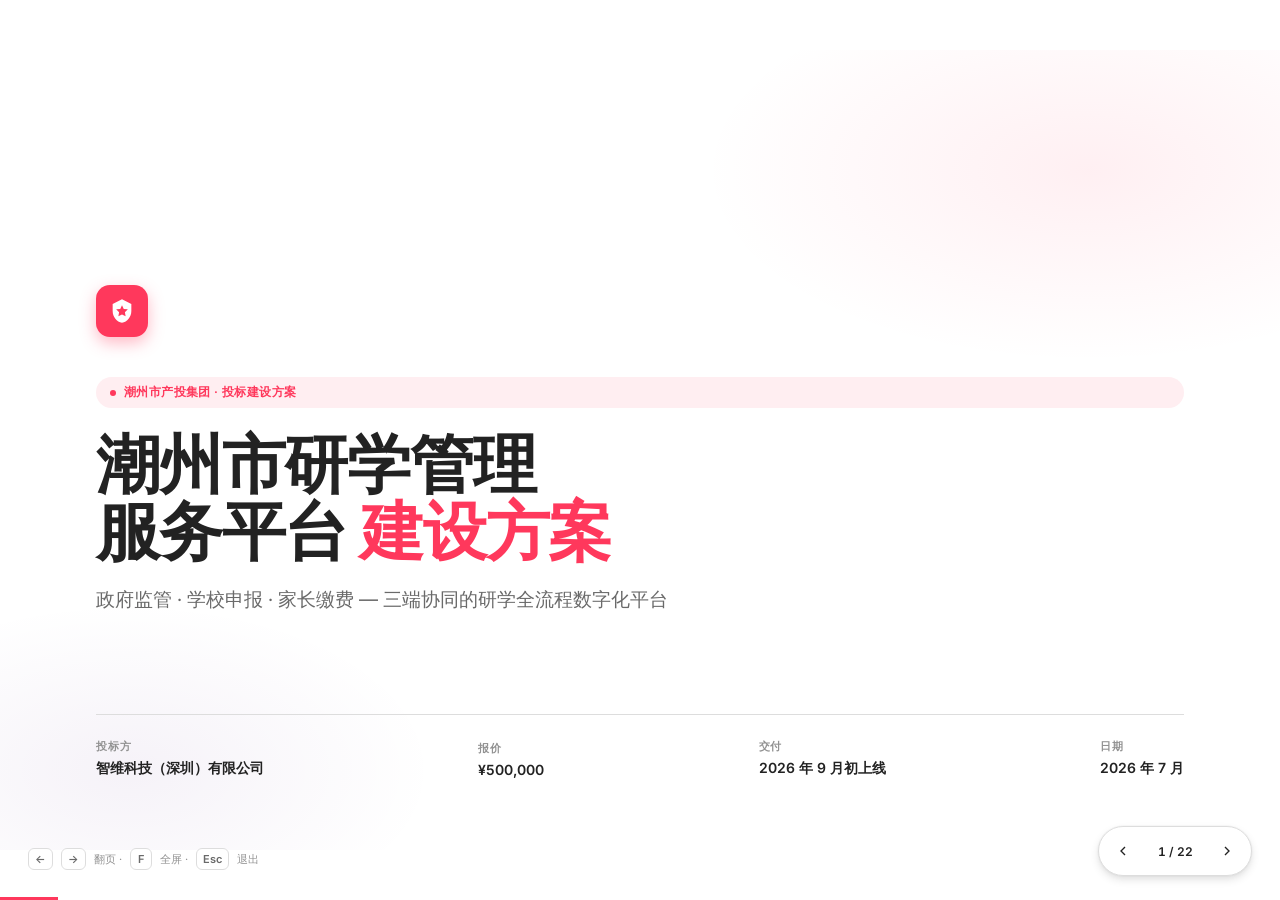
==== commit 8bee9705: "design: 方案 PPT 改用 Airbnb 设计风格 - 浅色画布 (#fff) + ink 墨色 (#222) + 单一 Rausch 红 (#ff385c) - 柔和圆角 (8/14/20/" ====
--- a/proposal/index.html
+++ b/proposal/index.html
@@ -5,7 +5,7 @@
 <meta name="viewport" content="width=device-width, initial-scale=1.0">
 <title>潮州市研学管理服务平台 · 建设方案 | 智维科技</title>
 <link rel="stylesheet" href="style.css">
-<link rel="icon" href="data:image/svg+xml,<svg xmlns='http://www.w3.org/2000/svg' viewBox='0 0 100 100'><rect width='100' height='100' rx='22' fill='%23c8102e'/><path d='M50 18 L60 42 L86 42 L65 58 L73 84 L50 68 L27 84 L35 58 L14 42 L40 42 Z' fill='white'/></svg>">
+<link rel="icon" href="data:image/svg+xml,<svg xmlns='http://www.w3.org/2000/svg' viewBox='0 0 100 100'><rect width='100' height='100' rx='22' fill='%23ff385c'/><path d='M50 18 L60 42 L86 42 L65 58 L73 84 L50 68 L27 84 L35 58 L14 42 L40 42 Z' fill='white'/></svg>">
 </head>
 <body>
 <div class="deck" id="deck">
@@ -32,7 +32,7 @@
 <!-- ============ 02 TOC ============ -->
 <section class="slide" data-title="目录">
   <div class="slide-num">02 / <span>22</span></div>
-  <div class="eyebrow blue"><span class="dot"></span>CONTENTS · 方案纲要</div>
+  <div class="eyebrow"><span class="dot"></span>方案纲要</div>
   <h1 class="slide-title">方案<span class="accent">目录</span></h1>
   <p class="slide-sub">本方案围绕「业务理解 — 方案设计 — 实施保障 — 报价商务」四个维度展开，覆盖客户评估的全部关键决策点。</p>
 
@@ -54,28 +54,28 @@
   <p class="slide-sub">国家政策持续加码，研学旅行已从「可选」变为「必修」。潮州拥有全国顶级的非遗与历史文化资源，亟需一个统一的数字化平台，把资源、学校、家长、监管方高效连接起来。</p>
 
   <div class="grid g3 flex-1">
-    <div class="card">
+    <div class="card hover">
       <div class="card-icon brand"><svg viewBox="0 0 24 24" fill="none" stroke="currentColor" stroke-width="2"><path d="M3 21h18M5 21V7l7-4 7 4v14M9 9h1M9 13h1M14 9h1M14 13h1"/></svg></div>
       <div class="card-title mt-16">政策驱动</div>
       <div class="card-desc">教育部等 11 部门《关于推进中小学生研学旅行的意见》明确将研学纳入教育教学计划。广东省要求每生每学年至少完成 1 次研学。</div>
     </div>
-    <div class="card">
+    <div class="card hover">
       <div class="card-icon amber"><svg viewBox="0 0 24 24" fill="none" stroke="currentColor" stroke-width="2"><path d="M20 10c0 6-8 12-8 12s-8-6-8-12a8 8 0 0 1 16 0Z"/><circle cx="12" cy="10" r="3"/></svg></div>
       <div class="card-title mt-16">潮州资源禀赋</div>
       <div class="card-desc"><strong>17 项国家级非遗</strong>、广济桥、牌坊街、凤凰山单丛茶…潮州是天然研学宝库，但缺乏统一管理与对外输出的数字化出口。</div>
     </div>
-    <div class="card">
-      <div class="card-icon blue"><svg viewBox="0 0 24 24" fill="none" stroke="currentColor" stroke-width="2"><path d="M12 2v20M2 12h20"/><circle cx="12" cy="12" r="9"/></svg></div>
+    <div class="card hover">
+      <div class="card-icon luxe"><svg viewBox="0 0 24 24" fill="none" stroke="currentColor" stroke-width="2"><path d="M12 2v20M2 12h20"/><circle cx="12" cy="12" r="9"/></svg></div>
       <div class="card-title mt-16">管理缺位痛点</div>
       <div class="card-desc">学校各自联系旅行社、缺乏资质审核、安全事故风险高、费用不透明、政府无法有效监管 — 这些正是本平台要解决的问题。</div>
     </div>
   </div>
 
-  <div class="row mt-32" style="gap:32px">
+  <div class="row mt-32" style="gap:20px">
     <div class="stat" style="flex:1"><div class="num brand">21+</div><div class="lbl">认证研学基地待接入</div><div class="sub">含国家级、省级、市级</div></div>
-    <div class="stat" style="flex:1"><div class="num amber">4</div><div class="lbl">政府监管部门</div><div class="sub">教育 · 文广旅体 · 交运 · 产投</div></div>
-    <div class="stat" style="flex:1"><div class="num blue">300+</div><div class="lbl">潮州中小学校</div><div class="sub">潜在平台用户</div></div>
-    <div class="stat" style="flex:1"><div class="num green">20万+</div><div class="lbl">中小学生家庭</div><div class="sub">年度研学需求</div></div>
+    <div class="stat" style="flex:1"><div class="num">4</div><div class="lbl">政府监管部门</div><div class="sub">教育 · 文广旅体 · 交运 · 产投</div></div>
+    <div class="stat" style="flex:1"><div class="num">300+</div><div class="lbl">潮州中小学校</div><div class="sub">潜在平台用户</div></div>
+    <div class="stat" style="flex:1"><div class="num">20万+</div><div class="lbl">中小学生家庭</div><div class="sub">年度研学需求</div></div>
   </div>
 </section>
 
@@ -86,20 +86,20 @@
   <h1 class="slide-title">一个平台，<span class="accent">三端协同</span><br>让研学<span class="grad">可管、可溯、可评</span></h1>
   <p class="slide-sub">不是简单的报名系统，而是连接政府、学校、基地、服务商、家长的「研学产业操作系统」。所有环节线上化、留痕化、可评价、可结算。</p>
 
-  <div class="grid g3 flex-1 center-y mt-16" style="align-content:center">
-    <div class="card hover" style="border-color:var(--brand)">
+  <div class="grid g3 flex-1 center-y mt-16">
+    <div class="card hover" style="border-top:3px solid var(--primary)">
       <div class="feature-num">可<br>管</div>
-      <div class="card-title mt-16" style="font-size:18px">政府监管闭环</div>
+      <div class="card-title mt-16" style="font-size:17px">政府监管闭环</div>
       <div class="card-desc">报备 → 审核 → 执行 → 评价 → 结算，全程留痕。教育局、文广旅体局、交运、产投四部门在线协同，数据实时穿透。</div>
     </div>
-    <div class="card hover" style="border-color:var(--blue)">
-      <div class="feature-num" style="background:linear-gradient(135deg,#0070f3,#00b3ff);-webkit-background-clip:text;background-clip:text;color:transparent">可<br>溯</div>
-      <div class="card-title mt-16" style="font-size:18px">全链路追溯</div>
+    <div class="card hover" style="border-top:3px solid var(--luxe)">
+      <div class="feature-num" style="color:var(--luxe)">可<br>溯</div>
+      <div class="card-title mt-16" style="font-size:17px">全链路追溯</div>
       <div class="card-desc">每一次研学从学校发起需求到家长缴费签约，每一个执行环节（交通、餐饮、住宿、导师）均有订单与复核记录，事后可追溯。</div>
     </div>
-    <div class="card hover" style="border-color:var(--green)">
-      <div class="feature-num" style="background:linear-gradient(135deg,#0a8a4a,#22c55e);-webkit-background-clip:text;background-clip:text;color:transparent">可<br>评</div>
-      <div class="card-title mt-16" style="font-size:18px">评价驱动结算</div>
+    <div class="card hover" style="border-top:3px solid var(--green)">
+      <div class="feature-num" style="color:var(--green)">可<br>评</div>
+      <div class="card-title mt-16" style="font-size:17px">评价驱动结算</div>
       <div class="card-desc">活动结束后学校对各环节评分，评价结果直接关联服务商结算与后续推荐权重，形成「优胜劣汰」的良性生态。</div>
     </div>
   </div>
@@ -108,14 +108,14 @@
 <!-- ============ 05 THREE ROLES ============ -->
 <section class="slide" data-title="三大角色">
   <div class="slide-num">05 / <span>22</span></div>
-  <div class="eyebrow purple"><span class="dot"></span>02 · 业务理解</div>
+  <div class="eyebrow luxe"><span class="dot"></span>02 · 业务理解</div>
   <h1 class="slide-title">三大<span class="accent">核心角色</span>，各司其职</h1>
   <p class="slide-sub">平台服务三类用户：发起需求的学校（家委）、行使审批监管的政府部门、负责资源上架与运营的产投平台运维方。家长通过小程序完成报名缴费。</p>
 
-  <div class="row flex-1 mt-16" style="gap:16px;align-items:stretch">
+  <div class="row flex-1 mt-16" style="gap:18px;align-items:stretch">
     <div class="persona">
       <div class="persona-head">
-        <div class="persona-avatar" style="background:var(--brand-soft);color:var(--brand)">🏫</div>
+        <div class="persona-avatar" style="background:var(--primary-soft);color:var(--primary)">🏫</div>
         <div><div class="persona-name">学校 / 家委</div><div class="persona-role">需求发起方 · 评价方</div></div>
       </div>
       <div class="persona-quote">"我们要确定日期、统计人数、勾选基地和配套服务，然后走审核，最后让家长报名缴费。流程太长了，全靠 Excel 和微信群根本管不过来。"</div>
@@ -129,7 +129,7 @@
     </div>
     <div class="persona">
       <div class="persona-head">
-        <div class="persona-avatar" style="background:var(--blue-soft);color:var(--blue)">🏛️</div>
+        <div class="persona-avatar" style="background:#f1ecf7;color:var(--luxe)">🏛️</div>
         <div><div class="persona-name">政府部门</div><div class="persona-role">监管审核方</div></div>
       </div>
       <div class="persona-quote">"我们要对每一条研学路线把关：资质是否合规、交通是否安全、保险是否到位。以前只能看纸质材料，现在要在线审批、留痕可查。"</div>
@@ -143,7 +143,7 @@
     </div>
     <div class="persona">
       <div class="persona-head">
-        <div class="persona-avatar" style="background:var(--green-soft);color:var(--green)">⚙️</div>
+        <div class="persona-avatar" style="background:#ebf6ec;color:var(--green)">⚙️</div>
         <div><div class="persona-name">平台运维方</div><div class="persona-role">资源运营方</div></div>
       </div>
       <div class="persona-quote">"21 家基地、旅行社、运输、保险、餐饮、住宿、导师…所有资源由我们上架、审核资质、组织分发，还要做财务审核和数据分析。"</div>
@@ -173,18 +173,18 @@
       <div class="flow-step"><div class="fs-num">STEP 04</div><div class="fs-title">推送行政审核</div><div class="fs-desc">教育 / 文广旅体 / 产投 / 交运</div></div>
       <div class="flow-step"><div class="fs-num">STEP 05</div><div class="fs-title">业务单分发</div><div class="fs-desc">产投组织分发 · 确认执行人</div></div>
     </div>
-    <div style="text-align:center;color:var(--brand);font-size:18px;margin:10px 0">▼</div>
+    <div style="text-align:center;color:var(--primary);font-size:18px;margin:12px 0">↓</div>
     <div class="flow">
       <div class="flow-step"><div class="fs-num">STEP 06</div><div class="fs-title">家长报名缴费</div><div class="fs-desc">报名 + 缴费 + 购险 + 签约</div></div>
       <div class="flow-step"><div class="fs-num">STEP 07</div><div class="fs-title">订单推送确认</div><div class="fs-desc">确定人数 · 各环节复核</div></div>
       <div class="flow-step"><div class="fs-num">STEP 08</div><div class="fs-title">活动执行评价</div><div class="fs-desc">学校对各环节打分评价</div></div>
       <div class="flow-step"><div class="fs-num">STEP 09</div><div class="fs-title">系统评价结算</div><div class="fs-desc">依据评分自动结算各环节</div></div>
-      <div class="flow-step" style="border-color:var(--brand);background:var(--brand-soft)"><div class="fs-num">✓ 闭环</div><div class="fs-title">完成</div><div class="fs-desc">数据沉淀 · 反哺运营</div></div>
-    </div>
-
-    <div class="row mt-32" style="gap:12px">
+      <div class="flow-step" style="background:var(--primary-soft);border-color:var(--primary-disabled)"><div class="fs-num">✓ 闭环</div><div class="fs-title">完成</div><div class="fs-desc">数据沉淀 · 反哺运营</div></div>
+    </div>
+
+    <div class="row mt-32" style="gap:10px">
       <div class="pill brand">9 个状态机节点</div>
-      <div class="pill blue">4 部门会签审核</div>
+      <div class="pill luxe">4 部门会签审核</div>
       <div class="pill green">7 类执行环节</div>
       <div class="pill amber">评价 → 结算联动</div>
       <div class="pill">家长电子签约</div>
@@ -200,34 +200,26 @@
   <h1 class="slide-title">当前<span class="accent">五大痛点</span>，我们逐个击破</h1>
   <p class="slide-sub">基于对潮州研学现状的调研，我们识别出当前运作模式的核心问题，并给出平台的针对性解法。</p>
 
-  <div class="grid g2 flex-1 center-y mt-16" style="gap:16px">
-    <div class="card hover">
-      <div class="row between">
-        <div class="card-title"><span class="pill brand">痛点 01</span> 资质参差不齐，安全风险高</div>
-      </div>
+  <div class="grid g2 flex-1 center-y mt-16" style="gap:18px">
+    <div class="card hover">
+      <div class="card-title"><span class="pill brand">痛点 01</span> 资质参差不齐，安全风险高</div>
       <div class="card-desc mt-8">学校自行联系旅行社、大巴，难以核验资质，一旦出事故责任不清。</div>
-      <div class="mt-16" style="padding:12px;background:var(--green-soft);border-radius:8px;font-size:12px;color:var(--green);font-weight:600">✓ 平台解法：所有服务商入驻须资质审核 + 年检，交通/保险强制校验，黑白名单机制</div>
-    </div>
-    <div class="card hover">
-      <div class="row between">
-        <div class="card-title"><span class="pill brand">痛点 02</span> 审批靠纸质，政府监管难</div>
-      </div>
+      <div class="mt-16" style="padding:12px 16px;background:#ebf6ec;border-radius:var(--r-sm);font-size:13px;color:var(--green);font-weight:600">✓ 平台解法：所有服务商入驻须资质审核 + 年检，交通/保险强制校验，黑白名单机制</div>
+    </div>
+    <div class="card hover">
+      <div class="card-title"><span class="pill brand">痛点 02</span> 审批靠纸质，政府监管难</div>
       <div class="card-desc mt-8">报备材料线下传递，多部门会签效率低，无法实时掌握全市研学动态。</div>
-      <div class="mt-16" style="padding:12px;background:var(--green-soft);border-radius:8px;font-size:12px;color:var(--green);font-weight:600">✓ 平台解法：在线报备 + 多部门会签工作台，数据看板实时呈现全市研学情况</div>
-    </div>
-    <div class="card hover">
-      <div class="row between">
-        <div class="card-title"><span class="pill brand">痛点 03</span> 费用不透明，家长存疑虑</div>
-      </div>
+      <div class="mt-16" style="padding:12px 16px;background:#ebf6ec;border-radius:var(--r-sm);font-size:13px;color:var(--green);font-weight:600">✓ 平台解法：在线报备 + 多部门会签工作台，数据看板实时呈现全市研学情况</div>
+    </div>
+    <div class="card hover">
+      <div class="card-title"><span class="pill brand">痛点 03</span> 费用不透明，家长存疑虑</div>
       <div class="card-desc mt-8">费用由学校代收或旅行社收取，明细不清，缺乏信任，退费纠纷多。</div>
-      <div class="mt-16" style="padding:12px;background:var(--green-soft);border-radius:8px;font-size:12px;color:var(--green);font-weight:600">✓ 平台解法：家长端在线缴费 + 费用明细透明 + 资金存管 + 电子签约保障</div>
-    </div>
-    <div class="card hover">
-      <div class="row between">
-        <div class="card-title"><span class="pill brand">痛点 04</span> 评价缺失，服务质量无反馈</div>
-      </div>
+      <div class="mt-16" style="padding:12px 16px;background:#ebf6ec;border-radius:var(--r-sm);font-size:13px;color:var(--green);font-weight:600">✓ 平台解法：家长端在线缴费 + 费用明细透明 + 资金存管 + 电子签约保障</div>
+    </div>
+    <div class="card hover">
+      <div class="card-title"><span class="pill brand">痛点 04</span> 评价缺失，服务质量无反馈</div>
       <div class="card-desc mt-8">活动结束后缺乏系统性评价，优质服务商得不到激励，劣质服务持续存在。</div>
-      <div class="mt-16" style="padding:12px;background:var(--green-soft);border-radius:8px;font-size:12px;color:var(--green);font-weight:600">✓ 平台解法：标准化评价体系 + 评分驱动结算与排序，形成优胜劣汰生态</div>
+      <div class="mt-16" style="padding:12px 16px;background:#ebf6ec;border-radius:var(--r-sm);font-size:13px;color:var(--green);font-weight:600">✓ 平台解法：标准化评价体系 + 评分驱动结算与排序，形成优胜劣汰生态</div>
     </div>
   </div>
 </section>
@@ -237,16 +229,16 @@
   <div class="slide-num">08 / <span>22</span></div>
   <div class="eyebrow"><span class="dot"></span>03 · 为什么选择我们</div>
   <h1 class="slide-title">不止于<span class="accent">交付系统</span>，<br>更交付一个<span class="grad">能落地的业务闭环</span></h1>
-  <p class="slide-sub">我们最大的差异化：投标前已投入研发资源，做出了<strong style="color:var(--fg)">可交互的 Demo</strong>。您今天看到的所有界面都不是效果图，而是真实运行的代码 — 这意味着我们对需求的理解已经过验证，交付风险大幅降低。</p>
+  <p class="slide-sub">我们最大的差异化：投标前已投入研发资源，做出了<strong style="color:var(--ink)">可交互的 Demo</strong>。您今天看到的所有界面都不是效果图，而是真实运行的代码 — 这意味着我们对需求的理解已经过验证，交付风险大幅降低。</p>
 
   <div class="grid g4 flex-1 center-y mt-16">
-    <div class="card hover" style="border-color:var(--brand)">
+    <div class="card hover" style="border-top:3px solid var(--primary)">
       <div class="card-icon brand"><svg viewBox="0 0 24 24" fill="none" stroke="currentColor" stroke-width="2"><path d="m9 18 6-6-6-6"/></svg></div>
       <div class="card-title mt-16">已有可运行 Demo</div>
       <div class="card-desc">投标即提供线上 Demo，需求理解零偏差，启动即可进入正式开发，省去 2-3 周需求确认期。</div>
     </div>
     <div class="card hover">
-      <div class="card-icon blue"><svg viewBox="0 0 24 24" fill="none" stroke="currentColor" stroke-width="2"><path d="M12 2 4 6v6c0 5 3.5 9.5 8 10 4.5-.5 8-5 8-10V6l-8-4z"/><path d="m9 12 2 2 4-4"/></svg></div>
+      <div class="card-icon luxe"><svg viewBox="0 0 24 24" fill="none" stroke="currentColor" stroke-width="2"><path d="M12 2 4 6v6c0 5 3.5 9.5 8 10 4.5-.5 8-5 8-10V6l-8-4z"/><path d="m9 12 2 2 4-4"/></svg></div>
       <div class="card-title mt-16">政务项目经验</div>
       <div class="card-desc">团队具备多端协同政务平台经验，熟悉等保合规、电子签章、资金存管等政府类项目要求。</div>
     </div>
@@ -262,126 +254,127 @@
     </div>
   </div>
 
-  <div class="mt-24" style="padding:18px 24px;background:var(--brand-soft);border-radius:var(--radius);border-left:3px solid var(--brand)">
-    <div style="font-size:13px;color:var(--brand);font-weight:700">💡 关键差异化</div>
-    <div style="font-size:15px;color:var(--fg);margin-top:6px">大多数投标方此刻还在画 PPT 效果图。<strong>我们交付的是已经能点的产品</strong> — 这是最有力的需求理解证明，也是交付信心的来源。</div>
+  <div class="callout mt-24">
+    <div class="co-label">关键差异化</div>
+    <div class="co-text">大多数投标方此刻还在画 PPT 效果图。<strong>我们交付的是已经能点的产品</strong> — 这是最有力的需求理解证明，也是交付信心的来源。</div>
   </div>
 </section>
 
 <!-- ============ 09 PRODUCT OVERVIEW ============ -->
 <section class="slide" data-title="产品总览">
   <div class="slide-num">09 / <span>22</span></div>
-  <div class="eyebrow blue"><span class="dot"></span>03 · 产品方案</div>
+  <div class="eyebrow"><span class="dot"></span>03 · 产品方案</div>
   <h1 class="slide-title"><span class="accent">五端</span>协同的产品矩阵</h1>
   <p class="slide-sub">一个平台，五个终端，覆盖从家长报名到政府监管的完整链路。各端数据实时互通，权限严格隔离。</p>
 
   <div class="grid g5 flex-1 center-y mt-16" style="gap:14px">
-    <div class="card hover" style="text-align:center;padding:28px 18px;border-color:var(--brand)">
+    <div class="card hover" style="text-align:center;padding:28px 18px;border-top:3px solid var(--primary)">
       <div style="font-size:40px;margin-bottom:12px">📱</div>
-      <div style="font-size:15px;font-weight:700">家长小程序</div>
+      <div style="font-size:15px;font-weight:600">家长小程序</div>
       <div class="card-desc mt-8" style="font-size:12px">浏览路线课程<br>报名缴费购险<br>电子签约 · 查看行程</div>
       <div class="mt-16"><span class="pill brand">核心入口</span></div>
     </div>
     <div class="card hover" style="text-align:center;padding:28px 18px">
       <div style="font-size:40px;margin-bottom:12px">🏫</div>
-      <div style="font-size:15px;font-weight:700">学校 Web 端</div>
+      <div style="font-size:15px;font-weight:600">学校 Web 端</div>
       <div class="card-desc mt-8" style="font-size:12px">预报名管理<br>需求单勾选<br>发起审核 · 评价</div>
       <div class="mt-16"><span class="pill">PC 浏览器</span></div>
     </div>
     <div class="card hover" style="text-align:center;padding:28px 18px">
       <div style="font-size:40px;margin-bottom:12px">🏛️</div>
-      <div style="font-size:15px;font-weight:700">政府工作台</div>
+      <div style="font-size:15px;font-weight:600">政府工作台</div>
       <div class="card-desc mt-8" style="font-size:12px">在线报备审核<br>多部门会签<br>监管数据看板</div>
-      <div class="mt-16"><span class="pill blue">PC 浏览器</span></div>
+      <div class="mt-16"><span class="pill luxe">PC 浏览器</span></div>
     </div>
     <div class="card hover" style="text-align:center;padding:28px 18px">
       <div style="font-size:40px;margin-bottom:12px">⚙️</div>
-      <div style="font-size:15px;font-weight:700">运维管理后台</div>
+      <div style="font-size:15px;font-weight:600">运维管理后台</div>
       <div class="card-desc mt-8" style="font-size:12px">基地/服务商上架<br>资质审核 · 财务<br>数据分析</div>
       <div class="mt-16"><span class="pill green">PC 浏览器</span></div>
     </div>
     <div class="card hover" style="text-align:center;padding:28px 18px">
       <div style="font-size:40px;margin-bottom:12px">🏪</div>
-      <div style="font-size:15px;font-weight:700">服务商端</div>
+      <div style="font-size:15px;font-weight:600">服务商端</div>
       <div class="card-desc mt-8" style="font-size:12px">接单 · 复核<br>行程执行<br>评价回复 · 结算</div>
       <div class="mt-16"><span class="pill amber">小程序+Web</span></div>
     </div>
   </div>
 
-  <div class="mt-24" style="padding:16px 24px;background:var(--bg-card);border:1px solid var(--line);border-radius:var(--radius)">
-    <div style="font-size:13px;color:var(--fg-3);font-weight:600;margin-bottom:10px">数据互通关系</div>
-    <div style="font-size:13px;color:var(--fg-2);line-height:1.7">
+  <div class="mt-24" style="padding:18px 24px;background:var(--surface-soft);border-radius:var(--r-md)">
+    <div style="font-size:13px;color:var(--muted);font-weight:600;margin-bottom:10px">数据互通关系</div>
+    <div style="font-size:14px;color:var(--body);line-height:1.7">
       家长小程序 → 触发报名 → 学校端汇总 → 政府端审核 → 运维端分发 → 服务商端执行 → 评价回流至全端 · 全程同一份数据，权限隔离可见性
     </div>
   </div>
 </section>
 
-<!-- ============ 10-11 DEMO ============ -->
+<!-- ============ 10 DEMO ============ -->
 <section class="slide" data-title="Demo 演示">
   <div class="slide-num">10 / <span>22</span></div>
   <div class="eyebrow"><span class="dot"></span>03 · 核心亮点 · LIVE DEMO</div>
   <h1 class="slide-title">这不是效果图，<span class="accent">是真实运行的产品</span></h1>
   <p class="slide-sub">下方是投标前已开发的 Demo（手机端）— 可直接点击交互。包含首页、研学路线、课程、基地、学校九步流程、政府审核工作台等核心页面。</p>
 
-  <div class="row flex-1 mt-16" style="gap:24px;align-items:stretch">
-    <div class="demo-frame" style="flex:0 0 280px;height:560px">
+  <div class="row flex-1 mt-16" style="gap:28px;align-items:stretch">
+    <div class="demo-frame" style="flex:0 0 290px;height:560px">
       <div class="demo-badge"><span class="live-dot"></span>LIVE DEMO</div>
       <iframe src="https://chaozhou.duduvibe.com" title="潮州研学 Demo"></iframe>
     </div>
     <div style="flex:1;display:flex;flex-direction:column;justify-content:center;gap:14px">
-      <div class="card" style="padding:18px"><div class="row aic" style="gap:12px"><span class="pill brand">可点</span><div><div style="font-weight:700;font-size:14px">10 个完整页面</div><div class="muted text-xs mt-8">首页 · 路线 · 课程 · 基地 · 资讯 · 我的 · 学校流程 · 政府审核 · 加盟 · 导师库</div></div></div></div>
-      <div class="card" style="padding:18px"><div class="row aic" style="gap:12px"><span class="pill blue">可交互</span><div><div style="font-weight:700;font-size:14px">九步业务流程可视化</div><div class="muted text-xs mt-8">完整呈现学校端从预报名到结算的 9 步状态机，含进度条与状态徽章</div></div></div></div>
-      <div class="card" style="padding:18px"><div class="row aic" style="gap:12px"><span class="pill green">可体验</span><div><div style="font-weight:700;font-size:14px">政府多部门审核工作台</div><div class="muted text-xs mt-8">教育局/文广旅体/交运/产投四部门会签，支持通过/退回操作 Demo</div></div></div></div>
-      <div class="card" style="padding:18px"><div class="row aic" style="gap:12px"><span class="pill amber">已上线</span><div><div style="font-weight:700;font-size:14px">chaozhou.duduvibe.com</div><div class="muted text-xs mt-8">已部署 Vercel CDN，全球可访问，可作为投标演示地址</div></div></div></div>
-    </div>
-  </div>
-</section>
-
+      <div class="card hover"><div class="row aic" style="gap:12px"><span class="pill brand">可点</span><div><div style="font-weight:600;font-size:14px">10 个完整页面</div><div class="muted text-xs mt-8">首页 · 路线 · 课程 · 基地 · 资讯 · 我的 · 学校流程 · 政府审核 · 加盟 · 导师库</div></div></div></div>
+      <div class="card hover"><div class="row aic" style="gap:12px"><span class="pill luxe">可交互</span><div><div style="font-weight:600;font-size:14px">九步业务流程可视化</div><div class="muted text-xs mt-8">完整呈现学校端从预报名到结算的 9 步状态机，含进度条与状态徽章</div></div></div></div>
+      <div class="card hover"><div class="row aic" style="gap:12px"><span class="pill green">可体验</span><div><div style="font-weight:600;font-size:14px">政府多部门审核工作台</div><div class="muted text-xs mt-8">教育局/文广旅体/交运/产投四部门会签，支持通过/退回操作 Demo</div></div></div></div>
+      <div class="card hover"><div class="row aic" style="gap:12px"><span class="pill amber">已上线</span><div><div style="font-weight:600;font-size:14px">chaozhou.duduvibe.com</div><div class="muted text-xs mt-8">已部署 Vercel CDN，全球可访问，可作为投标演示地址</div></div></div></div>
+    </div>
+  </div>
+</section>
+
+<!-- ============ 11 INTERACTIVE FLOW ============ -->
 <section class="slide" data-title="交互流程演示">
   <div class="slide-num">11 / <span>22</span></div>
-  <div class="eyebrow purple"><span class="dot"></span>03 · 核心流程</div>
+  <div class="eyebrow luxe"><span class="dot"></span>03 · 核心流程</div>
   <h1 class="slide-title">一次研学的<span class="accent">完整数字旅程</span></h1>
   <p class="slide-sub">以「湘桥区城西中学 · 非遗研学」为例，展示一次真实研学活动在平台上的全流程流转。</p>
 
   <div class="flex-1 center-y">
-    <div class="grid g4" style="gap:12px">
-      <div class="card" style="padding:18px;border-top:3px solid var(--brand)">
-        <div class="text-xs muted-2 bold">D-30 · 学校端</div>
-        <div style="font-weight:700;font-size:15px;margin-top:6px">① 发起预报名</div>
-        <div class="card-desc mt-8" style="font-size:12px">城西中学家委在 Web 端填写日期、统计 320 人（含减免 12 人、老师 18 人），勾选广济桥基地 + 配套服务。</div>
-      </div>
-      <div class="card" style="padding:18px;border-top:3px solid var(--amber)">
-        <div class="text-xs muted-2 bold">D-28 · 服务商</div>
-        <div style="font-weight:700;font-size:15px;margin-top:6px">② 单位复核接单</div>
-        <div class="card-desc mt-8" style="font-size:12px">城西旅行社、潮运大巴、人保财险等收到需求，复核自身接待能力，确认接单。</div>
-      </div>
-      <div class="card" style="padding:18px;border-top:3px solid var(--blue)">
-        <div class="text-xs muted-2 bold">D-25 · 政府端</div>
-        <div style="font-weight:700;font-size:15px;margin-top:6px">③ 四部门会签</div>
-        <div class="card-desc mt-8" style="font-size:12px">需求单推送至教育、文广旅体、交运、产投，各部门在线审核资质，全部通过。</div>
-      </div>
-      <div class="card" style="padding:18px;border-top:3px solid var(--green)">
-        <div class="text-xs muted-2 bold">D-20 · 家长端</div>
-        <div style="font-weight:700;font-size:15px;margin-top:6px">④ 报名缴费签约</div>
-        <div class="card-desc mt-8" style="font-size:12px">家长收到小程序推送，完成报名、在线缴费、购买保险、电子签约，全程留痕。</div>
-      </div>
-    </div>
-    <div style="text-align:center;color:var(--brand);font-size:18px;margin:14px 0">▼</div>
-    <div class="grid g3" style="gap:12px">
-      <div class="card" style="padding:18px;border-top:3px solid var(--purple)">
-        <div class="text-xs muted-2 bold">D-2 · 全端</div>
-        <div style="font-weight:700;font-size:15px;margin-top:6px">⑤ 订单分发复核</div>
-        <div class="card-desc mt-8" style="font-size:12px">人数确定后，系统自动将订单分发至交通、餐饮、住宿等各环节，各方复核确认。</div>
-      </div>
-      <div class="card" style="padding:18px;border-top:3px solid var(--brand)">
-        <div class="text-xs muted-2 bold">D-Day · 执行</div>
-        <div style="font-weight:700;font-size:15px;margin-top:6px">⑥ 活动执行</div>
-        <div class="card-desc mt-8" style="font-size:12px">研学活动执行，GPS 打卡、应急联络、行程进度实时回传至学校与监管端。</div>
-      </div>
-      <div class="card" style="padding:18px;border-top:3px solid var(--green)">
-        <div class="text-xs muted-2 bold">D+2 · 结算</div>
-        <div style="font-weight:700;font-size:15px;margin-top:6px">⑦ 评价 → 结算</div>
-        <div class="card-desc mt-8" style="font-size:12px">学校对基地、交通、餐饮、导师评分，系统依据评分自动结算各环节费用。</div>
+    <div class="grid g4" style="gap:14px">
+      <div class="card hover" style="padding:20px;border-top:3px solid var(--primary)">
+        <div class="text-xs muted" style="font-weight:600">D-30 · 学校端</div>
+        <div style="font-weight:600;font-size:15px;margin-top:6px">① 发起预报名</div>
+        <div class="card-desc mt-8" style="font-size:13px">城西中学家委在 Web 端填写日期、统计 320 人（含减免 12 人、老师 18 人），勾选广济桥基地 + 配套服务。</div>
+      </div>
+      <div class="card hover" style="padding:20px;border-top:3px solid var(--amber)">
+        <div class="text-xs muted" style="font-weight:600">D-28 · 服务商</div>
+        <div style="font-weight:600;font-size:15px;margin-top:6px">② 单位复核接单</div>
+        <div class="card-desc mt-8" style="font-size:13px">城西旅行社、潮运大巴、人保财险等收到需求，复核自身接待能力，确认接单。</div>
+      </div>
+      <div class="card hover" style="padding:20px;border-top:3px solid var(--luxe)">
+        <div class="text-xs muted" style="font-weight:600">D-25 · 政府端</div>
+        <div style="font-weight:600;font-size:15px;margin-top:6px">③ 四部门会签</div>
+        <div class="card-desc mt-8" style="font-size:13px">需求单推送至教育、文广旅体、交运、产投，各部门在线审核资质，全部通过。</div>
+      </div>
+      <div class="card hover" style="padding:20px;border-top:3px solid var(--green)">
+        <div class="text-xs muted" style="font-weight:600">D-20 · 家长端</div>
+        <div style="font-weight:600;font-size:15px;margin-top:6px">④ 报名缴费签约</div>
+        <div class="card-desc mt-8" style="font-size:13px">家长收到小程序推送，完成报名、在线缴费、购买保险、电子签约，全程留痕。</div>
+      </div>
+    </div>
+    <div style="text-align:center;color:var(--primary);font-size:18px;margin:14px 0">↓</div>
+    <div class="grid g3" style="gap:14px">
+      <div class="card hover" style="padding:20px;border-top:3px solid var(--plus)">
+        <div class="text-xs muted" style="font-weight:600">D-2 · 全端</div>
+        <div style="font-weight:600;font-size:15px;margin-top:6px">⑤ 订单分发复核</div>
+        <div class="card-desc mt-8" style="font-size:13px">人数确定后，系统自动将订单分发至交通、餐饮、住宿等各环节，各方复核确认。</div>
+      </div>
+      <div class="card hover" style="padding:20px;border-top:3px solid var(--primary)">
+        <div class="text-xs muted" style="font-weight:600">D-Day · 执行</div>
+        <div style="font-weight:600;font-size:15px;margin-top:6px">⑥ 活动执行</div>
+        <div class="card-desc mt-8" style="font-size:13px">研学活动执行，GPS 打卡、应急联络、行程进度实时回传至学校与监管端。</div>
+      </div>
+      <div class="card hover" style="padding:20px;border-top:3px solid var(--green)">
+        <div class="text-xs muted" style="font-weight:600">D+2 · 结算</div>
+        <div style="font-weight:600;font-size:15px;margin-top:6px">⑦ 评价 → 结算</div>
+        <div class="card-desc mt-8" style="font-size:13px">学校对基地、交通、餐饮、导师评分，系统依据评分自动结算各环节费用。</div>
       </div>
     </div>
   </div>
@@ -390,39 +383,39 @@
 <!-- ============ 12 GOVT FLOW ============ -->
 <section class="slide" data-title="政府监管流程">
   <div class="slide-num">12 / <span>22</span></div>
-  <div class="eyebrow blue"><span class="dot"></span>03 · 政府监管</div>
+  <div class="eyebrow luxe"><span class="dot"></span>03 · 政府监管</div>
   <h1 class="slide-title">政府端：<span class="accent">报备 → 审核</span> 双闭环</h1>
   <p class="slide-sub">政府侧流程简洁而严谨：所有研学活动须先报备，经多部门审核通过后方可执行。审核不通过则退回重选，形成闭环。</p>
 
   <div class="flex-1 center-y">
-    <div class="grid g4" style="gap:16px">
-      <div class="card" style="padding:24px;text-align:center">
-        <div style="font-size:36px;margin-bottom:10px">📋</div>
-        <div style="font-weight:700;font-size:16px">在线报备</div>
+    <div class="grid g4" style="gap:18px">
+      <div class="card hover" style="padding:28px;text-align:center">
+        <div style="font-size:36px;margin-bottom:12px">📋</div>
+        <div style="font-weight:600;font-size:16px">在线报备</div>
         <div class="card-desc mt-8">学校/服务商提交研学计划，结构化录入路线、人数、配套、日期</div>
       </div>
-      <div class="card" style="padding:24px;text-align:center;border-color:var(--blue)">
-        <div style="font-size:36px;margin-bottom:10px">🔍</div>
-        <div style="font-weight:700;font-size:16px">多部门会签</div>
+      <div class="card hover" style="padding:28px;text-align:center;border-top:3px solid var(--luxe)">
+        <div style="font-size:36px;margin-bottom:12px">🔍</div>
+        <div style="font-weight:600;font-size:16px">多部门会签</div>
         <div class="card-desc mt-8">教育、文广旅体、交运、产投各自审核专业范畴，并行或串行</div>
       </div>
-      <div class="card" style="padding:24px;text-align:center;border-color:var(--green)">
-        <div style="font-size:36px;margin-bottom:10px">✅</div>
-        <div style="font-weight:700;font-size:16px">通过 / 退回</div>
+      <div class="card hover" style="padding:28px;text-align:center;border-top:3px solid var(--green)">
+        <div style="font-size:36px;margin-bottom:12px">✅</div>
+        <div style="font-weight:600;font-size:16px">通过 / 退回</div>
         <div class="card-desc mt-8">全通过则生成可执行业务单；任一退回则回退学校重选，附退回意见</div>
       </div>
-      <div class="card" style="padding:24px;text-align:center;border-color:var(--brand)">
-        <div style="font-size:36px;margin-bottom:10px">📊</div>
-        <div style="font-weight:700;font-size:16px">监管看板</div>
+      <div class="card hover" style="padding:28px;text-align:center;border-top:3px solid var(--primary)">
+        <div style="font-size:36px;margin-bottom:12px">📊</div>
+        <div style="font-weight:600;font-size:16px">监管看板</div>
         <div class="card-desc mt-8">全市研学活动实时呈现：报备数、通过率、执行中、异常预警</div>
       </div>
     </div>
 
-    <div class="grid g4 mt-32" style="gap:16px">
-      <div class="stat"><div class="num blue">4</div><div class="lbl">会签部门</div></div>
+    <div class="grid g4 mt-32" style="gap:18px">
+      <div class="stat"><div class="num">4</div><div class="lbl">会签部门</div></div>
       <div class="stat"><div class="num brand">2</div><div class="lbl">审核结果（通过/退回）</div></div>
-      <div class="stat"><div class="num amber">100%</div><div class="lbl">流程留痕</div></div>
-      <div class="stat"><div class="num green">实时</div><div class="lbl">监管数据穿透</div></div>
+      <div class="stat"><div class="num">100%</div><div class="lbl">流程留痕</div></div>
+      <div class="stat"><div class="num brand">实时</div><div class="lbl">监管数据穿透</div></div>
     </div>
   </div>
 </section>
@@ -435,32 +428,32 @@
   <p class="slide-sub">产投平台运维方负责所有资源的上架、审核、分发、结算与分析，是整个生态的「中枢」。</p>
 
   <div class="grid g3 flex-1 center-y mt-16">
-    <div class="card">
+    <div class="card hover">
       <div class="card-icon green"><svg viewBox="0 0 24 24" fill="none" stroke="currentColor" stroke-width="2"><path d="M3 9.5 12 3l9 6.5V20a1 1 0 0 1-1 1h-5v-7h-6v7H4a1 1 0 0 1-1-1V9.5z"/></svg></div>
       <div class="card-title mt-16">资源上架管理</div>
       <div class="card-desc">21 家基地、旅行社、运输公司、保险、餐饮、住宿 — 统一上架、分类、编辑、上下架控制。</div>
     </div>
-    <div class="card">
+    <div class="card hover">
       <div class="card-icon brand"><svg viewBox="0 0 24 24" fill="none" stroke="currentColor" stroke-width="2"><path d="m9 12 2 2 4-4"/><path d="M12 2 4 6v6c0 5 3.5 9.5 8 10 4.5-.5 8-5 8-10V6l-8-4z"/></svg></div>
       <div class="card-title mt-16">资质审核 · 年检</div>
       <div class="card-desc">所有服务商入驻强制资质审核，到期年检提醒，黑白名单管理，淘汰不合规单位。</div>
     </div>
-    <div class="card">
-      <div class="card-icon purple"><svg viewBox="0 0 24 24" fill="none" stroke="currentColor" stroke-width="2"><circle cx="12" cy="8" r="4"/><path d="M4 21a8 8 0 0 1 16 0"/></svg></div>
+    <div class="card hover">
+      <div class="card-icon luxe"><svg viewBox="0 0 24 24" fill="none" stroke="currentColor" stroke-width="2"><circle cx="12" cy="8" r="4"/><path d="M4 21a8 8 0 0 1 16 0"/></svg></div>
       <div class="card-title mt-16">人才库 · 导师管理</div>
       <div class="card-desc">非遗传承人、研学导师入库管理，专业领域、从教经历、评价评分、排期调度。</div>
     </div>
-    <div class="card">
+    <div class="card hover">
       <div class="card-icon amber"><svg viewBox="0 0 24 24" fill="none" stroke="currentColor" stroke-width="2"><rect x="2" y="6" width="20" height="12" rx="2"/><circle cx="12" cy="12" r="2"/></svg></div>
       <div class="card-title mt-16">财务审核 · 结算</div>
       <div class="card-desc">资金存管、对账、发票管理；依据评价自动生成各环节结算单，支持多级审核。</div>
     </div>
-    <div class="card">
-      <div class="card-icon blue"><svg viewBox="0 0 24 24" fill="none" stroke="currentColor" stroke-width="2"><path d="M3 3v18h18"/><path d="m7 14 4-4 4 4 5-5"/></svg></div>
+    <div class="card hover">
+      <div class="card-icon luxe"><svg viewBox="0 0 24 24" fill="none" stroke="currentColor" stroke-width="2"><path d="M3 3v18h18"/><path d="m7 14 4-4 4 4 5-5"/></svg></div>
       <div class="card-title mt-16">数据分析看板</div>
       <div class="card-desc">报名转化、基地热度、路线排行、评价分布、收入统计 — 多维度可视化决策支持。</div>
     </div>
-    <div class="card">
+    <div class="card hover">
       <div class="card-icon green"><svg viewBox="0 0 24 24" fill="none" stroke="currentColor" stroke-width="2"><circle cx="12" cy="12" r="3"/><path d="M19.4 15a1.65 1.65 0 0 0 .33 1.82l.06.06a2 2 0 1 1-2.83 2.83l-.06-.06a1.65 1.65 0 0 0-1.82-.33 1.65 1.65 0 0 0-1 1.51V21a2 2 0 0 1-4 0v-.09A1.65 1.65 0 0 0 9 19.4a1.65 1.65 0 0 0-1.82.33"/></svg></div>
       <div class="card-title mt-16">后台维护 · 权限</div>
       <div class="card-desc">RBAC 细粒度权限、操作日志、系统配置、内容审核 — 满足政务级运维要求。</div>
@@ -475,35 +468,35 @@
   <h1 class="slide-title">家长端：<span class="accent">省心、透明、放心</span></h1>
   <p class="slide-sub">家长是最终付费者与决策者。我们用极致的小程序体验消除信息差，让报名像网购一样简单。</p>
 
-  <div class="row flex-1 mt-16" style="gap:20px;align-items:stretch">
+  <div class="row flex-1 mt-16" style="gap:24px;align-items:stretch">
     <div style="flex:0 0 260px;display:flex;align-items:center;justify-content:center">
-      <div style="width:240px;height:480px;border:8px solid #1a1a1a;border-radius:36px;overflow:hidden;background:#fff;box-shadow:var(--shadow)">
+      <div style="width:240px;height:480px;border:8px solid var(--ink);border-radius:36px;overflow:hidden;background:#fff;box-shadow:var(--shadow-hover)">
         <iframe src="https://chaozhou.duduvibe.com/#mine" style="width:100%;height:100%;border:0" title="家长端预览"></iframe>
       </div>
     </div>
     <div style="flex:1;display:flex;flex-direction:column;justify-content:center;gap:14px">
-      <div class="card" style="padding:20px">
+      <div class="card hover" style="padding:20px">
         <div style="display:flex;gap:14px;align-items:flex-start">
           <div class="card-icon brand" style="margin-top:2px"><svg viewBox="0 0 24 24" fill="none" stroke="currentColor" stroke-width="2"><path d="M9 12l2 2 4-4"/><circle cx="12" cy="12" r="9"/></svg></div>
-          <div><div style="font-weight:700">一触报名，告别纸质</div><div class="card-desc mt-8">小程序内完成报名信息填写、在线缴费、保险购买、电子签约，全程无纸化，3 分钟搞定。</div></div>
+          <div><div style="font-weight:600">一触报名，告别纸质</div><div class="card-desc mt-8">小程序内完成报名信息填写、在线缴费、保险购买、电子签约，全程无纸化，3 分钟搞定。</div></div>
         </div>
       </div>
-      <div class="card" style="padding:20px">
+      <div class="card hover" style="padding:20px">
         <div style="display:flex;gap:14px;align-items:flex-start">
-          <div class="card-icon blue" style="margin-top:2px"><svg viewBox="0 0 24 24" fill="none" stroke="currentColor" stroke-width="2"><path d="M20 10c0 6-8 12-8 12s-8-6-8-12a8 8 0 0 1 16 0Z"/><circle cx="12" cy="10" r="3"/></svg></div>
-          <div><div style="font-weight:700">行程透明，实时可查</div><div class="card-desc mt-8">研学当天可查看孩子行程进度、GPS 定位、用餐住宿安排，消除"看不到"的焦虑。</div></div>
+          <div class="card-icon luxe" style="margin-top:2px"><svg viewBox="0 0 24 24" fill="none" stroke="currentColor" stroke-width="2"><path d="M20 10c0 6-8 12-8 12s-8-6-8-12a8 8 0 0 1 16 0Z"/><circle cx="12" cy="10" r="3"/></svg></div>
+          <div><div style="font-weight:600">行程透明，实时可查</div><div class="card-desc mt-8">研学当天可查看孩子行程进度、GPS 定位、用餐住宿安排，消除"看不到"的焦虑。</div></div>
         </div>
       </div>
-      <div class="card" style="padding:20px">
+      <div class="card hover" style="padding:20px">
         <div style="display:flex;gap:14px;align-items:flex-start">
           <div class="card-icon green" style="margin-top:2px"><svg viewBox="0 0 24 24" fill="none" stroke="currentColor" stroke-width="2"><rect x="2" y="6" width="20" height="12" rx="2"/><path d="M2 10h20"/></svg></div>
-          <div><div style="font-weight:700">费用明细，清清楚楚</div><div class="card-desc mt-8">每一笔费用（基地、交通、餐费、保险）逐项展示，资金存管保障，支持一键退费。</div></div>
+          <div><div style="font-weight:600">费用明细，清清楚楚</div><div class="card-desc mt-8">每一笔费用（基地、交通、餐费、保险）逐项展示，资金存管保障，支持一键退费。</div></div>
         </div>
       </div>
-      <div class="card" style="padding:20px">
+      <div class="card hover" style="padding:20px">
         <div style="display:flex;gap:14px;align-items:flex-start">
           <div class="card-icon amber" style="margin-top:2px"><svg viewBox="0 0 24 24" fill="none" stroke="currentColor" stroke-width="2"><path d="M12 2 4 6v6c0 5 3.5 9.5 8 10 4.5-.5 8-5 8-10V6l-8-4z"/></svg></div>
-          <div><div style="font-weight:700">资质背书，安全无忧</div><div class="card-desc mt-8">所有路线经政府审核，基地/车辆/保险均持证，官方平台背书，比私下找旅行社更可靠。</div></div>
+          <div><div style="font-weight:600">资质背书，安全无忧</div><div class="card-desc mt-8">所有路线经政府审核，基地/车辆/保险均持证，官方平台背书，比私下找旅行社更可靠。</div></div>
         </div>
       </div>
     </div>
@@ -513,13 +506,13 @@
 <!-- ============ 15 KEY FEATURES ============ -->
 <section class="slide" data-title="核心功能矩阵">
   <div class="slide-num">15 / <span>22</span></div>
-  <div class="eyebrow purple"><span class="dot"></span>03 · 功能蓝图</div>
+  <div class="eyebrow luxe"><span class="dot"></span>03 · 功能蓝图</div>
   <h1 class="slide-title">核心功能<span class="accent">矩阵</span></h1>
-  <p class="slide-sub">覆盖业务全场景的 28 项核心功能模块。一期聚焦核心闭环，二期扩展增值能力。</p>
+  <p class="slide-sub">覆盖业务全场景的核心功能模块。一期聚焦核心闭环，二期扩展增值能力。</p>
 
   <div class="flex-1 center-y">
-    <div class="grid g4" style="gap:12px;margin-bottom:16px">
-      <h2 class="section-title" style="grid-column:span 4;color:var(--brand)">一期（9 月初上线）· 核心闭环</h2>
+    <div class="grid g4" style="gap:14px;margin-bottom:18px">
+      <h2 class="section-title" style="grid-column:span 4;color:var(--primary)">一期（9 月初上线）· 核心闭环</h2>
       <div class="card" style="padding:16px"><div style="font-weight:600;font-size:13px">📋 学校需求单</div><div class="muted text-xs mt-8">预报名 · 勾选 · 提交</div></div>
       <div class="card" style="padding:16px"><div style="font-weight:600;font-size:13px">🏛️ 多部门会签</div><div class="muted text-xs mt-8">报备 · 审核 · 退回</div></div>
       <div class="card" style="padding:16px"><div style="font-weight:600;font-size:13px">🏪 业务单分发</div><div class="muted text-xs mt-8">产投分发 · 接单复核</div></div>
@@ -529,12 +522,12 @@
       <div class="card" style="padding:16px"><div style="font-weight:600;font-size:13px">📊 监管看板</div><div class="muted text-xs mt-8">实时数据 · 异常预警</div></div>
       <div class="card" style="padding:16px"><div style="font-weight:600;font-size:13px">⚙️ 运维后台</div><div class="muted text-xs mt-8">资源上架 · 资质审核</div></div>
     </div>
-    <div class="grid g4" style="gap:12px">
-      <h2 class="section-title" style="grid-column:span 4;color:var(--fg-3)">二期（上线后 3-6 月迭代）· 增值扩展</h2>
-      <div class="card" style="padding:16px;opacity:.7"><div style="font-weight:600;font-size:13px">📍 实时定位追踪</div><div class="muted text-xs mt-8">GPS · 电子围栏</div></div>
-      <div class="card" style="padding:16px;opacity:.7"><div style="font-weight:600;font-size:13px">📜 研学电子档案</div><div class="muted text-xs mt-8">学生成长档案 · 证书</div></div>
-      <div class="card" style="padding:16px;opacity:.7"><div style="font-weight:600;font-size:13px">🤖 智能推荐</div><div class="muted text-xs mt-8">AI 路线匹配 · 千人千面</div></div>
-      <div class="card" style="padding:16px;opacity:.7"><div style="font-weight:600;font-size:13px">📈 BI 决策分析</div><div class="muted text-xs mt-8">行业洞察 · 趋势预测</div></div>
+    <div class="grid g4" style="gap:14px">
+      <h2 class="section-title" style="grid-column:span 4;color:var(--muted)">二期（上线后 3-6 月迭代）· 增值扩展</h2>
+      <div class="card" style="padding:16px;opacity:.65"><div style="font-weight:600;font-size:13px">📍 实时定位追踪</div><div class="muted text-xs mt-8">GPS · 电子围栏</div></div>
+      <div class="card" style="padding:16px;opacity:.65"><div style="font-weight:600;font-size:13px">📜 研学电子档案</div><div class="muted text-xs mt-8">学生成长档案 · 证书</div></div>
+      <div class="card" style="padding:16px;opacity:.65"><div style="font-weight:600;font-size:13px">🤖 智能推荐</div><div class="muted text-xs mt-8">AI 路线匹配 · 千人千面</div></div>
+      <div class="card" style="padding:16px;opacity:.65"><div style="font-weight:600;font-size:13px">📈 BI 决策分析</div><div class="muted text-xs mt-8">行业洞察 · 趋势预测</div></div>
     </div>
   </div>
 </section>
@@ -542,24 +535,22 @@
 <!-- ============ 16 TECH ARCH ============ -->
 <section class="slide" data-title="技术架构">
   <div class="slide-num">16 / <span>22</span></div>
-  <div class="eyebrow blue"><span class="dot"></span>04 · 技术架构</div>
+  <div class="eyebrow"><span class="dot"></span>04 · 技术架构</div>
   <h1 class="slide-title">现代化<span class="accent">技术架构</span></h1>
   <p class="slide-sub">前后端分离 + 微服务 + 多端统一下发。技术栈成熟稳定，团队有同类型项目实战经验，保障 2 个月高质量交付。</p>
 
   <div class="flex-1 center-y" style="gap:14px;display:flex;flex-direction:column">
-    <!-- 接入层 -->
     <div class="arch-layer">
       <div class="al-label">接入层</div>
       <div class="arch-modules">
-        <div class="arch-mod"><span class="am-dot" style="background:var(--brand)"></span>家长微信小程序</div>
-        <div class="arch-mod"><span class="am-dot" style="background:var(--brand)"></span>服务商小程序</div>
-        <div class="arch-mod"><span class="am-dot" style="background:var(--blue)"></span>学校 Web 端</div>
-        <div class="arch-mod"><span class="am-dot" style="background:var(--blue)"></span>政府工作台</div>
+        <div class="arch-mod"><span class="am-dot" style="background:var(--primary)"></span>家长微信小程序</div>
+        <div class="arch-mod"><span class="am-dot" style="background:var(--primary)"></span>服务商小程序</div>
+        <div class="arch-mod"><span class="am-dot" style="background:var(--luxe)"></span>学校 Web 端</div>
+        <div class="arch-mod"><span class="am-dot" style="background:var(--luxe)"></span>政府工作台</div>
         <div class="arch-mod"><span class="am-dot" style="background:var(--green)"></span>运维管理后台</div>
       </div>
     </div>
-    <div style="text-align:center;color:var(--fg-4)">↑↓ HTTPS / WSS</div>
-    <!-- 网关层 -->
+    <div style="text-align:center;color:var(--muted-soft);font-size:13px">↑↓ HTTPS / WSS</div>
     <div class="arch-layer">
       <div class="al-label">网关层</div>
       <div class="arch-modules">
@@ -568,7 +559,6 @@
         <div class="arch-mod"><span class="am-dot" style="background:var(--amber)"></span>消息推送网关</div>
       </div>
     </div>
-    <!-- 服务层 -->
     <div class="arch-layer">
       <div class="al-label">微服务</div>
       <div class="arch-modules">
@@ -581,23 +571,21 @@
         <div class="arch-mod"><span class="am-dot" style="background:var(--green)"></span>数据分析</div>
       </div>
     </div>
-    <!-- 数据层 -->
     <div class="arch-layer">
       <div class="al-label">数据层</div>
       <div class="arch-modules">
-        <div class="arch-mod"><span class="am-dot" style="background:var(--purple)"></span>MySQL · 主业务</div>
-        <div class="arch-mod"><span class="am-dot" style="background:var(--purple)"></span>Redis · 缓存</div>
-        <div class="arch-mod"><span class="am-dot" style="background:var(--purple)"></span>对象存储 · OSS</div>
-        <div class="arch-mod"><span class="am-dot" style="background:var(--purple)"></span>ElasticSearch · 搜索</div>
-      </div>
-    </div>
-    <!-- 技术栈 -->
+        <div class="arch-mod"><span class="am-dot" style="background:var(--plus)"></span>MySQL · 主业务</div>
+        <div class="arch-mod"><span class="am-dot" style="background:var(--plus)"></span>Redis · 缓存</div>
+        <div class="arch-mod"><span class="am-dot" style="background:var(--plus)"></span>对象存储 · OSS</div>
+        <div class="arch-mod"><span class="am-dot" style="background:var(--plus)"></span>ElasticSearch · 搜索</div>
+      </div>
+    </div>
     <div class="row mt-8" style="gap:8px;flex-wrap:wrap">
       <span class="pill brand">前端：Vue3 + UniApp + Vant</span>
-      <span class="pill blue">后端：Java Spring Cloud</span>
+      <span class="pill luxe">后端：Java Spring Cloud</span>
       <span class="pill green">数据库：MySQL 8 + Redis</span>
       <span class="pill amber">部署：云服务器 + CDN</span>
-      <span class="pill purple">DevOps：Docker + CI/CD</span>
+      <span class="pill">DevOps：Docker + CI/CD</span>
     </div>
   </div>
 </section>
@@ -617,10 +605,10 @@
       <div class="tag-row mt-16"><span class="pill brand">等保二级</span><span class="pill">国密算法</span></div>
     </div>
     <div class="card hover">
-      <div class="card-icon blue"><svg viewBox="0 0 24 24" fill="none" stroke="currentColor" stroke-width="2"><rect x="3" y="11" width="18" height="11" rx="2"/><path d="M7 11V7a5 5 0 0 1 10 0v4"/></svg></div>
+      <div class="card-icon luxe"><svg viewBox="0 0 24 24" fill="none" stroke="currentColor" stroke-width="2"><rect x="3" y="11" width="18" height="11" rx="2"/><path d="M7 11V7a5 5 0 0 1 10 0v4"/></svg></div>
       <div class="card-title mt-16">数据安全 · 隐私保护</div>
       <div class="card-desc">未成年人信息加密存储、脱敏展示；遵循《未成年人保护法》《个人信息保护法》，最小化采集。</div>
-      <div class="tag-row mt-16"><span class="pill blue">字段加密</span><span class="pill">脱敏展示</span><span class="pill">权限隔离</span></div>
+      <div class="tag-row mt-16"><span class="pill luxe">字段加密</span><span class="pill">脱敏展示</span><span class="pill">权限隔离</span></div>
     </div>
     <div class="card hover">
       <div class="card-icon green"><svg viewBox="0 0 24 24" fill="none" stroke="currentColor" stroke-width="2"><rect x="2" y="6" width="20" height="12" rx="2"/><circle cx="12" cy="12" r="2"/></svg></div>
@@ -635,10 +623,10 @@
       <div class="tag-row mt-16"><span class="pill amber">99.9% SLA</span><span class="pill">多活部署</span></div>
     </div>
     <div class="card hover">
-      <div class="card-icon purple"><svg viewBox="0 0 24 24" fill="none" stroke="currentColor" stroke-width="2"><circle cx="12" cy="12" r="9"/><path d="M12 7v5l3 2"/></svg></div>
+      <div class="card-icon luxe"><svg viewBox="0 0 24 24" fill="none" stroke="currentColor" stroke-width="2"><circle cx="12" cy="12" r="9"/><path d="M12 7v5l3 2"/></svg></div>
       <div class="card-title mt-16">电子签约 · 法律效力</div>
       <div class="card-desc">对接权威 CA 机构，家长报名/免责条款电子签约，具备完整法律效力，纠纷可举证。</div>
-      <div class="tag-row mt-16"><span class="pill purple">CFCA 证书</span><span class="pill">存证链</span></div>
+      <div class="tag-row mt-16"><span class="pill luxe">CFCA 证书</span><span class="pill">存证链</span></div>
     </div>
     <div class="card hover">
       <div class="card-icon brand"><svg viewBox="0 0 24 24" fill="none" stroke="currentColor" stroke-width="2"><path d="M12 22s8-4 8-10V5l-8-3-8 3v7c0 6 8 10 8 10z"/><path d="m9 12 2 2 4-4"/></svg></div>
@@ -660,50 +648,50 @@
     <div class="gantt-weeks">
       <span>W1</span><span>W2</span><span>W3</span><span>W4</span><span>W5</span><span>W6</span><span>W7</span><span>W8</span>
     </div>
-    <div style="border-top:1px solid var(--line);padding-top:14px">
+    <div style="border-top:1px solid var(--hairline);padding-top:16px">
       <div class="gantt-row">
         <div class="gantt-label">需求确认 · UI 设计</div>
-        <div class="gantt-track"><div class="gantt-bar" style="left:0%;width:18%;background:linear-gradient(90deg,#c8102e,#e63946)">需求 + UI</div></div>
+        <div class="gantt-track"><div class="gantt-bar" style="left:0%;width:18%;background:var(--primary)">需求 + UI</div></div>
       </div>
       <div class="gantt-row">
         <div class="gantt-label">数据库 · 接口设计</div>
-        <div class="gantt-track"><div class="gantt-bar" style="left:12%;width:15%;background:linear-gradient(90deg,#0070f3,#00b3ff)">架构设计</div></div>
+        <div class="gantt-track"><div class="gantt-bar" style="left:12%;width:15%;background:var(--luxe)">架构设计</div></div>
       </div>
       <div class="gantt-row">
         <div class="gantt-label">核心后端微服务</div>
-        <div class="gantt-track"><div class="gantt-bar" style="left:20%;width:45%;background:linear-gradient(90deg,#0a8a4a,#22c55e)">订单/审核/支付/结算</div></div>
+        <div class="gantt-track"><div class="gantt-bar" style="left:20%;width:45%;background:var(--green)">订单/审核/支付/结算</div></div>
       </div>
       <div class="gantt-row">
         <div class="gantt-label">家长小程序</div>
-        <div class="gantt-track"><div class="gantt-bar" style="left:25%;width:35%;background:linear-gradient(90deg,#c8102e,#e63946)">小程序开发</div></div>
+        <div class="gantt-track"><div class="gantt-bar" style="left:25%;width:35%;background:var(--primary)">小程序开发</div></div>
       </div>
       <div class="gantt-row">
         <div class="gantt-label">学校 / 政府 Web 端</div>
-        <div class="gantt-track"><div class="gantt-bar" style="left:30%;width:40%;background:linear-gradient(90deg,#8b5cf6,#a78bfa)">Web 多端开发</div></div>
+        <div class="gantt-track"><div class="gantt-bar" style="left:30%;width:40%;background:var(--plus)">Web 多端开发</div></div>
       </div>
       <div class="gantt-row">
         <div class="gantt-label">运维后台</div>
-        <div class="gantt-track"><div class="gantt-bar" style="left:40%;width:30%;background:linear-gradient(90deg,#f5a623,#fbbf24)">运维后台</div></div>
+        <div class="gantt-track"><div class="gantt-bar" style="left:40%;width:30%;background:var(--amber)">运维后台</div></div>
       </div>
       <div class="gantt-row">
         <div class="gantt-label">联调 · 测试</div>
-        <div class="gantt-track"><div class="gantt-bar" style="left:60%;width:25%;background:linear-gradient(90deg,#525252,#737373)">集成测试 · UAT</div></div>
+        <div class="gantt-track"><div class="gantt-bar" style="left:60%;width:25%;background:#737373">集成测试 · UAT</div></div>
       </div>
       <div class="gantt-row">
         <div class="gantt-label">等保测评 · 安全加固</div>
-        <div class="gantt-track"><div class="gantt-bar" style="left:70%;width:20%;background:linear-gradient(90deg,#c8102e,#e63946)">等保 · 安全</div></div>
+        <div class="gantt-track"><div class="gantt-bar" style="left:70%;width:20%;background:var(--primary)">等保 · 安全</div></div>
       </div>
       <div class="gantt-row">
         <div class="gantt-label">培训 · 上线交付</div>
-        <div class="gantt-track"><div class="gantt-bar" style="left:85%;width:15%;background:linear-gradient(90deg,#0a8a4a,#22c55e)">培训 + 上线</div></div>
-      </div>
-    </div>
-
-    <div class="row mt-32" style="gap:16px">
+        <div class="gantt-track"><div class="gantt-bar" style="left:85%;width:15%;background:var(--green)">培训 + 上线</div></div>
+      </div>
+    </div>
+
+    <div class="row mt-32" style="gap:18px">
       <div class="stat" style="flex:1"><div class="num brand">8</div><div class="lbl">周交付周期</div></div>
-      <div class="stat" style="flex:1"><div class="num blue">4</div><div class="lbl">里程碑验收点</div></div>
-      <div class="stat" style="flex:1"><div class="num green">每周</div><div class="lbl">可验收版本</div></div>
-      <div class="stat" style="flex:1"><div class="num amber">30%</div><div class="lbl">Demo 已完成</div></div>
+      <div class="stat" style="flex:1"><div class="num">4</div><div class="lbl">里程碑验收点</div></div>
+      <div class="stat" style="flex:1"><div class="num brand">每周</div><div class="lbl">可验收版本</div></div>
+      <div class="stat" style="flex:1"><div class="num">30%</div><div class="lbl">Demo 已完成</div></div>
     </div>
   </div>
 </section>
@@ -715,10 +703,10 @@
   <h1 class="slide-title">四大<span class="accent">里程碑</span>，按期按质交付</h1>
   <p class="slide-sub">每个里程碑都有明确的可验收交付物，客户可逐阶段验收，风险可控。</p>
 
-  <div class="grid g4 flex-1 center-y mt-16" style="gap:14px">
-    <div class="card hover" style="padding:24px;border-top:3px solid var(--brand)">
+  <div class="grid g4 flex-1 center-y mt-16" style="gap:16px">
+    <div class="card hover" style="padding:24px;border-top:3px solid var(--primary)">
       <div class="pill brand mb-16">M1 · 第 2 周末</div>
-      <div style="font-size:18px;font-weight:800">需求确认 + UI 定稿</div>
+      <div style="font-size:17px;font-weight:700">需求确认 + UI 定稿</div>
       <div class="divider"></div>
       <div class="card-desc"><strong>交付物：</strong></div>
       <ul class="persona-list mt-8">
@@ -728,9 +716,9 @@
         <li>数据库 ER 图</li>
       </ul>
     </div>
-    <div class="card hover" style="padding:24px;border-top:3px solid var(--blue)">
-      <div class="pill blue mb-16">M2 · 第 4 周末</div>
-      <div style="font-size:18px;font-weight:800">核心闭环 Alpha</div>
+    <div class="card hover" style="padding:24px;border-top:3px solid var(--luxe)">
+      <div class="pill luxe mb-16">M2 · 第 4 周末</div>
+      <div style="font-size:17px;font-weight:700">核心闭环 Alpha</div>
       <div class="divider"></div>
       <div class="card-desc"><strong>交付物：</strong></div>
       <ul class="persona-list mt-8">
@@ -742,7 +730,7 @@
     </div>
     <div class="card hover" style="padding:24px;border-top:3px solid var(--amber)">
       <div class="pill amber mb-16">M3 · 第 6 周末</div>
-      <div style="font-size:18px;font-weight:800">全端 Beta · 联调</div>
+      <div style="font-size:17px;font-weight:700">全端 Beta · 联调</div>
       <div class="divider"></div>
       <div class="card-desc"><strong>交付物：</strong></div>
       <ul class="persona-list mt-8">
@@ -754,7 +742,7 @@
     </div>
     <div class="card hover" style="padding:24px;border-top:3px solid var(--green)">
       <div class="pill green mb-16">M4 · 第 8 周末</div>
-      <div style="font-size:18px;font-weight:800">正式上线</div>
+      <div style="font-size:17px;font-weight:700">正式上线</div>
       <div class="divider"></div>
       <div class="card-desc"><strong>交付物：</strong></div>
       <ul class="persona-list mt-8">
@@ -770,45 +758,45 @@
 <!-- ============ 20 TEAM ============ -->
 <section class="slide" data-title="团队">
   <div class="slide-num">20 / <span>22</span></div>
-  <div class="eyebrow purple"><span class="dot"></span>05 · 项目团队</div>
+  <div class="eyebrow luxe"><span class="dot"></span>05 · 项目团队</div>
   <h1 class="slide-title">资深<span class="accent">专项团队</span>配置</h1>
   <p class="slide-sub">7 人核心团队全程投入，平均 8 年 + 行业经验，含政务项目背景成员。项目经理单点对接，沟通零损耗。</p>
 
-  <div class="grid g4 flex-1 center-y mt-16" style="gap:14px">
-    <div class="card" style="text-align:center;padding:24px">
-      <div style="width:64px;height:64px;border-radius:50%;background:var(--brand-soft);color:var(--brand);display:flex;align-items:center;justify-content:center;font-size:28px;margin:0 auto 12px">👨‍💼</div>
-      <div style="font-weight:700">项目经理 · 1</div>
+  <div class="grid g4 flex-1 center-y mt-16" style="gap:16px">
+    <div class="card hover" style="text-align:center;padding:24px">
+      <div style="width:64px;height:64px;border-radius:50%;background:var(--primary-soft);color:var(--primary);display:flex;align-items:center;justify-content:center;font-size:28px;margin:0 auto 14px">👨‍💼</div>
+      <div style="font-weight:600">项目经理 · 1</div>
       <div class="muted text-xs mt-8">PMP 认证 · 政务项目经验</div>
       <div class="card-desc mt-16" style="font-size:12px">需求管理 · 进度把控 · 客户对接 · 风险预警</div>
     </div>
-    <div class="card" style="text-align:center;padding:24px">
-      <div style="width:64px;height:64px;border-radius:50%;background:var(--purple-soft);color:var(--purple);display:flex;align-items:center;justify-content:center;font-size:28px;margin:0 auto 12px">🎨</div>
-      <div style="font-weight:700">UI/UX 设计 · 1</div>
+    <div class="card hover" style="text-align:center;padding:24px">
+      <div style="width:64px;height:64px;border-radius:50%;background:#f1ecf7;color:var(--luxe);display:flex;align-items:center;justify-content:center;font-size:28px;margin:0 auto 14px">🎨</div>
+      <div style="font-weight:600">UI/UX 设计 · 1</div>
       <div class="muted text-xs mt-8">10 年 + 体验设计</div>
       <div class="card-desc mt-16" style="font-size:12px">全端视觉 · 交互设计 · 设计规范</div>
     </div>
-    <div class="card" style="text-align:center;padding:24px">
-      <div style="width:64px;height:64px;border-radius:50%;background:var(--blue-soft);color:var(--blue);display:flex;align-items:center;justify-content:center;font-size:28px;margin:0 auto 12px">💻</div>
-      <div style="font-weight:700">前端工程师 · 2</div>
+    <div class="card hover" style="text-align:center;padding:24px">
+      <div style="width:64px;height:64px;border-radius:50%;background:#f1ecf7;color:var(--luxe);display:flex;align-items:center;justify-content:center;font-size:28px;margin:0 auto 14px">💻</div>
+      <div style="font-weight:600">前端工程师 · 2</div>
       <div class="muted text-xs mt-8">Vue3 / UniApp / 小程序</div>
       <div class="card-desc mt-16" style="font-size:12px">小程序 · Web 多端 · 组件库</div>
     </div>
-    <div class="card" style="text-align:center;padding:24px">
-      <div style="width:64px;height:64px;border-radius:50%;background:var(--green-soft);color:var(--green);display:flex;align-items:center;justify-content:center;font-size:28px;margin:0 auto 12px">⚙️</div>
-      <div style="font-weight:700">后端工程师 · 2</div>
+    <div class="card hover" style="text-align:center;padding:24px">
+      <div style="width:64px;height:64px;border-radius:50%;background:#ebf6ec;color:var(--green);display:flex;align-items:center;justify-content:center;font-size:28px;margin:0 auto 14px">⚙️</div>
+      <div style="font-weight:600">后端工程师 · 2</div>
       <div class="muted text-xs mt-8">Java Spring Cloud 微服务</div>
       <div class="card-desc mt-16" style="font-size:12px">业务服务 · 支付结算 · 工作流</div>
     </div>
   </div>
 
-  <div class="card mt-24" style="padding:20px 24px;background:var(--bg-card)">
+  <div class="card mt-24" style="padding:20px 24px;background:var(--surface-soft)">
     <div class="row between aic">
       <div>
-        <div style="font-weight:700;font-size:15px">🛡️ 质量保障 · 测试 · 运维</div>
+        <div style="font-weight:600;font-size:15px">🛡️ 质量保障 · 测试 · 运维</div>
         <div class="muted text-sm mt-8">另配专职测试工程师 1 名（自动化测试 + UAT）、DevOps 工程师 0.5 名（兼职，负责 CI/CD 与部署）</div>
       </div>
       <div style="text-align:right">
-        <div style="font-size:32px;font-weight:800;color:var(--brand)">7.5</div>
+        <div style="font-size:32px;font-weight:700;color:var(--primary)">7.5</div>
         <div class="text-xs muted">人 · 全职投入</div>
       </div>
     </div>
@@ -824,25 +812,25 @@
 
   <div class="flex-1 center-y">
     <table class="tbl">
-      <thead><tr><th>序号</th><th>项目模块</th><th>说明</th><th class="num">金额（元）</th></tr></thead>
+      <thead><tr><th>序号</th><th>项目模块</th><th>说明</th><th class="num" style="text-align:right">金额（元）</th></tr></thead>
       <tbody>
-        <tr><td>01</td><td>需求分析与 UI 设计</td><td class="muted">PRD · 全端设计稿 · 交互原型</td><td class="num">45,000</td></tr>
-        <tr><td>02</td><td>家长微信小程序</td><td class="muted">报名 · 缴费 · 购险 · 签约 · 行程</td><td class="num">90,000</td></tr>
-        <tr><td>03</td><td>学校 Web 管理端</td><td class="muted">预报名 · 需求单 · 审核 · 评价</td><td class="num">70,000</td></tr>
-        <tr><td>04</td><td>政府监管工作台</td><td class="muted">报备审核 · 多部门会签 · 看板</td><td class="num">65,000</td></tr>
-        <tr><td>05</td><td>平台运维管理后台</td><td class="muted">资源上架 · 资质 · 财务 · 分析</td><td class="num">70,000</td></tr>
-        <tr><td>06</td><td>服务商端（小程序 + Web）</td><td class="muted">接单 · 复核 · 执行 · 结算</td><td class="num">40,000</td></tr>
-        <tr><td>07</td><td>后端微服务 + 数据库</td><td class="muted">订单 · 审核 · 支付 · 消息 · 分析</td><td class="num">60,000</td></tr>
-        <tr><td>08</td><td>安全 · 等保测评 · 上线部署</td><td class="muted">等保二级 · 安全加固 · 生产部署</td><td class="num">25,000</td></tr>
-        <tr><td>09</td><td>培训 + 文档 + 一年运维</td><td class="muted">操作培训 · 源码 · 12 个月质保</td><td class="num">35,000</td></tr>
-        <tr style="background:var(--brand-soft)"><td colspan="3" style="font-weight:800;font-size:15px;color:var(--brand)">合计（含税）</td><td class="num" style="font-weight:800;font-size:18px;color:var(--brand)">¥500,000</td></tr>
+        <tr><td>01</td><td>需求分析与 UI 设计</td><td class="muted">PRD · 全端设计稿 · 交互原型</td><td class="num" style="text-align:right">45,000</td></tr>
+        <tr><td>02</td><td>家长微信小程序</td><td class="muted">报名 · 缴费 · 购险 · 签约 · 行程</td><td class="num" style="text-align:right">90,000</td></tr>
+        <tr><td>03</td><td>学校 Web 管理端</td><td class="muted">预报名 · 需求单 · 审核 · 评价</td><td class="num" style="text-align:right">70,000</td></tr>
+        <tr><td>04</td><td>政府监管工作台</td><td class="muted">报备审核 · 多部门会签 · 看板</td><td class="num" style="text-align:right">65,000</td></tr>
+        <tr><td>05</td><td>平台运维管理后台</td><td class="muted">资源上架 · 资质 · 财务 · 分析</td><td class="num" style="text-align:right">70,000</td></tr>
+        <tr><td>06</td><td>服务商端（小程序 + Web）</td><td class="muted">接单 · 复核 · 执行 · 结算</td><td class="num" style="text-align:right">40,000</td></tr>
+        <tr><td>07</td><td>后端微服务 + 数据库</td><td class="muted">订单 · 审核 · 支付 · 消息 · 分析</td><td class="num" style="text-align:right">60,000</td></tr>
+        <tr><td>08</td><td>安全 · 等保测评 · 上线部署</td><td class="muted">等保二级 · 安全加固 · 生产部署</td><td class="num" style="text-align:right">25,000</td></tr>
+        <tr><td>09</td><td>培训 + 文档 + 一年运维</td><td class="muted">操作培训 · 源码 · 12 个月质保</td><td class="num" style="text-align:right">35,000</td></tr>
+        <tr class="highlight"><td colspan="3" style="font-weight:700;font-size:16px;color:var(--primary)">合计（含税）</td><td class="num" style="font-weight:700;font-size:20px;color:var(--primary);text-align:right">¥500,000</td></tr>
       </tbody>
     </table>
 
-    <div class="row mt-24" style="gap:12px">
+    <div class="row mt-24" style="gap:10px">
       <div class="pill brand">✓ 全包干无增项</div>
       <div class="pill green">✓ 含一年免费运维</div>
-      <div class="pill blue">✓ 含等保测评费</div>
+      <div class="pill luxe">✓ 含等保测评费</div>
       <div class="pill amber">✓ 含培训 + 源码交付</div>
       <div class="pill">✓ 验收后付款 95%</div>
       <div class="pill">✓ 5% 质保金（1 年）</div>
@@ -854,21 +842,21 @@
 <section class="slide cover" data-title="结尾">
   <div class="cover-inner">
     <div class="eyebrow"><span class="dot"></span>期待合作</div>
-    <h1 style="font-size:64px">让潮州研学<br><span class="accent">因我们而不同</span></h1>
+    <h1 style="font-size:60px">让潮州研学<br><span class="accent">因我们而不同</span></h1>
     <p class="lead" style="margin-top:24px">我们已准备好团队、Demo 与技术方案。<br>选择我们，9 月初见一个真正能跑起来的平台。</p>
 
     <div class="grid g3 mt-32" style="max-width:780px;gap:16px">
-      <div class="card" style="background:rgba(255,255,255,.04);border-color:var(--line)">
-        <div class="text-xs muted-2 bold">DEMO</div>
-        <div style="font-weight:700;font-size:14px;margin-top:6px;color:var(--blue)">chaozhou.duduvibe.com</div>
-      </div>
-      <div class="card" style="background:rgba(255,255,255,.04);border-color:var(--line)">
-        <div class="text-xs muted-2 bold">报价</div>
-        <div style="font-weight:700;font-size:14px;margin-top:6px">¥500,000 全包</div>
-      </div>
-      <div class="card" style="background:rgba(255,255,255,.04);border-color:var(--line)">
-        <div class="text-xs muted-2 bold">交付</div>
-        <div style="font-weight:700;font-size:14px;margin-top:6px">2026 年 9 月初</div>
+      <div class="card" style="background:var(--surface-soft)">
+        <div class="text-xs muted" style="font-weight:600">DEMO</div>
+        <div style="font-weight:600;font-size:14px;margin-top:6px;color:var(--primary)">chaozhou.duduvibe.com</div>
+      </div>
+      <div class="card" style="background:var(--surface-soft)">
+        <div class="text-xs muted" style="font-weight:600">报价</div>
+        <div style="font-weight:600;font-size:14px;margin-top:6px">¥500,000 全包</div>
+      </div>
+      <div class="card" style="background:var(--surface-soft)">
+        <div class="text-xs muted" style="font-weight:600">交付</div>
+        <div style="font-weight:600;font-size:14px;margin-top:6px">2026 年 9 月初</div>
       </div>
     </div>
 
--- a/proposal/style.css
+++ b/proposal/style.css
@@ -1,54 +1,60 @@
 /* ===========================================================
    潮州市研学管理服务平台 · 投标方案 PPT
-   Design: Vercel Geist-inspired presentation
+   Design: Airbnb Cereal — light, photo-led, soft-rounded
+   Tokens: canvas #fff · ink #222 · Rausch #ff385c · 8px grid
    =========================================================== */
 
-@import url('https://fonts.googleapis.com/css2?family=Inter:wght@400;500;600;700;800;900&display=swap');
+@import url('https://fonts.googleapis.com/css2?family=Inter:wght@400;500;600;700;800&display=swap');
 
 :root {
-  /* Vercel palette */
-  --bg: #0a0a0a;
-  --bg-2: #111111;
-  --bg-3: #171717;
-  --bg-card: #1a1a1a;
-  --line: #262626;
-  --line-2: #333333;
-  --fg: #ededed;
-  --fg-2: #a3a3a3;
-  --fg-3: #737373;
-  --fg-4: #525252;
-  --white: #ffffff;
-
-  /* Brand */
-  --brand: #c8102e;
-  --brand-2: #e63946;
-  --brand-soft: rgba(200,16,46,.12);
-
-  /* Accents */
-  --blue: #0070f3;
-  --blue-soft: rgba(0,112,243,.12);
-  --green: #0a8a4a;
-  --green-soft: rgba(10,138,74,.12);
-  --amber: #f5a623;
-  --amber-soft: rgba(245,166,35,.12);
-  --purple: #8b5cf6;
-  --purple-soft: rgba(139,92,246,.12);
-
-  --radius: 12px;
-  --radius-lg: 18px;
-  --radius-xl: 24px;
-
-  --shadow: 0 4px 24px rgba(0,0,0,.4);
-
-  --font: 'Inter', -apple-system, BlinkMacSystemFont, 'PingFang SC', 'Microsoft YaHei', system-ui, sans-serif;
+  /* Surface */
+  --canvas: #ffffff;
+  --surface-soft: #f7f7f7;
+  --surface-strong: #f2f2f2;
+
+  /* Brand — single accent */
+  --primary: #ff385c;
+  --primary-active: #e00b41;
+  --primary-soft: #ffeef1;
+  --primary-disabled: #ffd1da;
+
+  /* Ink & text */
+  --ink: #222222;
+  --body: #3f3f3f;
+  --muted: #6a6a6a;
+  --muted-soft: #929292;
+
+  /* Hairlines */
+  --hairline: #dddddd;
+  --hairline-soft: #ebebeb;
+  --border-strong: #bcbcbc;
+
+  /* Sub-accents (sparingly) */
+  --luxe: #460479;
+  --plus: #92174d;
+  --green: #008a05;
+  --amber: #915907;
+
+  /* Radii — soft shape language */
+  --r-sm: 8px;
+  --r-md: 14px;
+  --r-lg: 20px;
+  --r-xl: 32px;
+  --r-full: 9999px;
+
+  /* Single shadow tier */
+  --shadow: rgba(0,0,0,0.02) 0 0 0 1px, rgba(0,0,0,0.04) 0 2px 6px, rgba(0,0,0,0.10) 0 4px 8px;
+  --shadow-hover: rgba(0,0,0,0.03) 0 0 0 1px, rgba(0,0,0,0.06) 0 6px 16px, rgba(0,0,0,0.12) 0 8px 24px;
+
+  --font: 'Inter', -apple-system, BlinkMacSystemFont, 'Circular', system-ui, 'PingFang SC', 'Microsoft YaHei', sans-serif;
 }
 
 * { box-sizing: border-box; margin: 0; padding: 0; }
 html, body { height: 100%; overflow: hidden; }
 body {
   font-family: var(--font);
-  background: var(--bg);
-  color: var(--fg);
+  background: var(--canvas);
+  color: var(--ink);
   -webkit-font-smoothing: antialiased;
 }
 
@@ -61,56 +67,56 @@
 .slide {
   width: 100%; height: 100%;
   max-width: 1280px; max-height: 800px;
-  padding: 64px 80px;
+  padding: 72px 88px;
   display: none;
   flex-direction: column;
   position: relative;
-  background: var(--bg);
-}
-.slide.active { display: flex; animation: slideIn .45s cubic-bezier(.16,.84,.44,1); }
-@keyframes slideIn { from { opacity: 0; transform: translateY(16px); } to { opacity: 1; transform: none; } }
+  background: var(--canvas);
+}
+.slide.active { display: flex; animation: slideIn .5s cubic-bezier(.16,.84,.44,1); }
+@keyframes slideIn { from { opacity: 0; transform: translateY(12px); } to { opacity: 1; transform: none; } }
 
 /* ---------- Slide chrome ---------- */
 .slide-num {
-  position: absolute; top: 28px; right: 32px;
-  font-size: 12px; font-weight: 600;
-  color: var(--fg-4); letter-spacing: 1px;
-}
-.slide-num span { color: var(--fg-2); }
-
+  position: absolute; top: 36px; right: 40px;
+  font-size: 13px; font-weight: 600;
+  color: var(--muted-soft); letter-spacing: .5px;
+}
+.slide-num span { color: var(--muted); }
+
+/* Eyebrow — replaces loud uppercase with quiet Rausch pill */
 .eyebrow {
   display: inline-flex; align-items: center; gap: 8px;
-  font-size: 12px; font-weight: 700; letter-spacing: 1.5px;
-  text-transform: uppercase;
-  color: var(--brand);
-  padding: 6px 14px;
-  background: var(--brand-soft);
-  border-radius: 100px;
-  margin-bottom: 20px;
-}
-.eyebrow.blue { color: var(--blue); background: var(--blue-soft); }
-.eyebrow.green { color: var(--green); background: var(--green-soft); }
-.eyebrow.amber { color: var(--amber); background: var(--amber-soft); }
-.eyebrow.purple { color: var(--purple); background: var(--purple-soft); }
+  font-size: 12px; font-weight: 600; letter-spacing: .4px;
+  color: var(--primary);
+  padding: 7px 14px;
+  background: var(--primary-soft);
+  border-radius: var(--r-full);
+  margin-bottom: 22px;
+}
 .eyebrow .dot { width: 6px; height: 6px; border-radius: 50%; background: currentColor; }
-
+.eyebrow.green { color: var(--green); background: #ebf6ec; }
+.eyebrow.amber { color: var(--amber); background: #fdf3e3; }
+.eyebrow.luxe { color: var(--luxe); background: #f1ecf7; }
+
+/* ---------- Typography — modest weights, generous line-height ---------- */
 h1.slide-title {
-  font-size: 52px; font-weight: 800; line-height: 1.08;
-  letter-spacing: -0.03em;
-  margin-bottom: 18px;
-}
-h1.slide-title .accent { color: var(--brand); }
+  font-size: 44px; font-weight: 700; line-height: 1.12;
+  letter-spacing: -0.6px; color: var(--ink);
+  margin-bottom: 16px;
+}
+h1.slide-title .accent { color: var(--primary); }
 h1.slide-title .grad {
-  background: linear-gradient(135deg, #fff 0%, var(--brand-2) 100%);
+  background: linear-gradient(135deg, var(--ink) 0%, var(--primary) 100%);
   -webkit-background-clip: text; background-clip: text; color: transparent;
 }
 .slide-sub {
-  font-size: 19px; color: var(--fg-2); line-height: 1.55; font-weight: 400;
-  max-width: 820px; margin-bottom: 40px;
+  font-size: 17px; color: var(--muted); line-height: 1.55; font-weight: 400;
+  max-width: 780px; margin-bottom: 40px;
 }
 h2.section-title {
-  font-size: 14px; font-weight: 700; letter-spacing: 1px; text-transform: uppercase;
-  color: var(--fg-3); margin-bottom: 18px;
+  font-size: 13px; font-weight: 700; letter-spacing: .3px;
+  color: var(--ink); margin-bottom: 18px; text-transform: none;
 }
 
 .flex-1 { flex: 1; }
@@ -118,267 +124,279 @@
 
 /* ---------- Cover ---------- */
 .cover {
+  background: var(--canvas);
+  padding: 0;
+  position: relative;
+  overflow: hidden;
+}
+.cover::before {
+  content: ""; position: absolute; inset: 0;
   background:
-    radial-gradient(80% 60% at 20% 10%, rgba(200,16,46,.18), transparent 60%),
-    radial-gradient(60% 50% at 90% 90%, rgba(139,92,246,.12), transparent 60%),
-    var(--bg);
-  padding: 0;
+    radial-gradient(50% 40% at 85% 15%, rgba(255,56,92,.08), transparent 60%),
+    radial-gradient(40% 35% at 10% 90%, rgba(70,4,121,.05), transparent 60%);
 }
 .cover-inner {
   flex: 1; display: flex; flex-direction: column; justify-content: center;
-  padding: 0 96px; position: relative;
+  padding: 0 96px; position: relative; z-index: 1;
 }
 .cover-logo {
-  width: 56px; height: 56px; border-radius: 14px;
-  background: var(--brand);
+  width: 52px; height: 52px; border-radius: var(--r-md);
+  background: var(--primary);
   display: flex; align-items: center; justify-content: center;
-  margin-bottom: 36px;
-  box-shadow: 0 8px 24px rgba(200,16,46,.4);
-}
-.cover-logo svg { width: 32px; height: 32px; }
+  margin-bottom: 40px;
+  box-shadow: 0 6px 16px rgba(255,56,92,.35);
+}
+.cover-logo svg { width: 28px; height: 28px; }
 .cover h1 {
-  font-size: 76px; font-weight: 900; line-height: 1.02;
-  letter-spacing: -0.04em; margin-bottom: 20px; max-width: 900px;
-}
-.cover h1 .accent { color: var(--brand); }
+  font-size: 64px; font-weight: 700; line-height: 1.05;
+  letter-spacing: -1.2px; margin-bottom: 22px; max-width: 860px; color: var(--ink);
+}
+.cover h1 .accent { color: var(--primary); }
 .cover .lead {
-  font-size: 22px; color: var(--fg-2); font-weight: 400; max-width: 680px; line-height: 1.5;
+  font-size: 19px; color: var(--muted); font-weight: 400; max-width: 600px; line-height: 1.5;
 }
 .cover-meta {
-  position: absolute; bottom: 64px; left: 96px; right: 96px;
+  position: absolute; bottom: 72px; left: 96px; right: 96px; z-index: 1;
   display: flex; justify-content: space-between; align-items: flex-end;
-  font-size: 13px; color: var(--fg-3);
-}
-.cover-meta .cm-item .l { color: var(--fg-4); font-size: 11px; text-transform: uppercase; letter-spacing: 1px; margin-bottom: 4px; }
-.cover-meta .cm-item .v { color: var(--fg); font-weight: 600; font-size: 14px; }
-
-/* ---------- Cards ---------- */
+  padding-top: 24px; border-top: 1px solid var(--hairline);
+}
+.cover-meta .cm-item .l { color: var(--muted-soft); font-size: 11px; text-transform: uppercase; letter-spacing: .8px; margin-bottom: 5px; font-weight: 600; }
+.cover-meta .cm-item .v { color: var(--ink); font-weight: 600; font-size: 14px; }
+
+/* ---------- Cards — soft rounded, single shadow on hover ---------- */
 .card {
-  background: var(--bg-card);
-  border: 1px solid var(--line);
-  border-radius: var(--radius);
+  background: var(--canvas);
+  border: 1px solid var(--hairline-soft);
+  border-radius: var(--r-md);
   padding: 24px;
-  transition: all .2s;
-}
-.card.hover:hover { border-color: var(--brand); transform: translateY(-2px); }
-.card-title { font-size: 16px; font-weight: 700; margin-bottom: 8px; display: flex; align-items: center; gap: 10px; }
-.card-desc { font-size: 13px; color: var(--fg-2); line-height: 1.6; }
+  transition: all .22s cubic-bezier(.16,.84,.44,1);
+}
+.card.hover:hover {
+  border-color: var(--hairline);
+  box-shadow: var(--shadow-hover);
+  transform: translateY(-2px);
+}
+.card-title { font-size: 15px; font-weight: 600; margin-bottom: 8px; display: flex; align-items: center; gap: 10px; color: var(--ink); }
+.card-desc { font-size: 13px; color: var(--body); line-height: 1.6; }
 .card-icon {
-  width: 36px; height: 36px; border-radius: 9px;
+  width: 36px; height: 36px; border-radius: var(--r-sm);
   display: flex; align-items: center; justify-content: center;
   flex-shrink: 0;
 }
 .card-icon svg { width: 18px; height: 18px; }
-.card-icon.brand { background: var(--brand-soft); color: var(--brand); }
-.card-icon.blue { background: var(--blue-soft); color: var(--blue); }
-.card-icon.green { background: var(--green-soft); color: var(--green); }
-.card-icon.amber { background: var(--amber-soft); color: var(--amber); }
-.card-icon.purple { background: var(--purple-soft); color: var(--purple); }
+.card-icon.brand { background: var(--primary-soft); color: var(--primary); }
+.card-icon.green { background: #ebf6ec; color: var(--green); }
+.card-icon.amber { background: #fdf3e3; color: var(--amber); }
+.card-icon.luxe { background: #f1ecf7; color: var(--luxe); }
 
 /* ---------- Grids ---------- */
-.grid { display: grid; gap: 18px; }
+.grid { display: grid; gap: 20px; }
 .g2 { grid-template-columns: repeat(2, 1fr); }
 .g3 { grid-template-columns: repeat(3, 1fr); }
 .g4 { grid-template-columns: repeat(4, 1fr); }
 .g5 { grid-template-columns: repeat(5, 1fr); }
 
-/* ---------- Stats ---------- */
+/* ---------- Stats — quiet ink numbers ---------- */
 .stat {
-  background: var(--bg-card); border: 1px solid var(--line);
-  border-radius: var(--radius-lg); padding: 24px 28px;
-}
-.stat .num { font-size: 44px; font-weight: 800; letter-spacing: -0.03em; line-height: 1; }
-.stat .num.brand { color: var(--brand); }
-.stat .num.blue { color: var(--blue); }
-.stat .num.amber { color: var(--amber); }
-.stat .num.green { color: var(--green); }
-.stat .lbl { font-size: 13px; color: var(--fg-2); margin-top: 8px; }
-.stat .sub { font-size: 11px; color: var(--fg-3); margin-top: 2px; }
-
-/* ---------- Timeline / flow ---------- */
+  background: var(--canvas); border: 1px solid var(--hairline-soft);
+  border-radius: var(--r-md); padding: 22px 24px;
+}
+.stat .num { font-size: 40px; font-weight: 700; letter-spacing: -1px; line-height: 1; color: var(--ink); }
+.stat .num.brand { color: var(--primary); }
+.stat .lbl { font-size: 13px; color: var(--muted); margin-top: 10px; font-weight: 500; }
+.stat .sub { font-size: 11px; color: var(--muted-soft); margin-top: 3px; }
+
+/* ---------- Flow steps — pill-soft ---------- */
 .flow { display: flex; align-items: stretch; gap: 0; flex-wrap: wrap; }
 .flow-step {
   flex: 1; min-width: 0; position: relative;
-  background: var(--bg-card); border: 1px solid var(--line);
-  padding: 16px 14px; border-radius: var(--radius);
-}
-.flow-step + .flow-step { margin-left: 8px; }
+  background: var(--surface-soft); border: 1px solid var(--hairline-soft);
+  padding: 18px 16px; border-radius: var(--r-md);
+  transition: all .2s;
+}
+.flow-step + .flow-step { margin-left: 10px; }
+.flow-step:hover { background: var(--canvas); box-shadow: var(--shadow); }
 .flow-step .fs-num {
-  font-size: 11px; font-weight: 700; color: var(--brand);
-  letter-spacing: 1px;
-}
-.flow-step .fs-title { font-size: 13px; font-weight: 700; margin-top: 6px; line-height: 1.3; }
-.flow-step .fs-desc { font-size: 11px; color: var(--fg-3); margin-top: 6px; line-height: 1.5; }
-
-/* ---------- Big number feature ---------- */
+  font-size: 11px; font-weight: 700; color: var(--primary);
+  letter-spacing: .4px;
+}
+.flow-step .fs-title { font-size: 13px; font-weight: 600; margin-top: 8px; line-height: 1.3; color: var(--ink); }
+.flow-step .fs-desc { font-size: 11px; color: var(--muted); margin-top: 7px; line-height: 1.5; }
+
+/* ---------- Big number feature (rating-display moment) ---------- */
 .feature-num {
-  font-size: 120px; font-weight: 900; line-height: .9;
-  letter-spacing: -0.05em;
-  background: linear-gradient(135deg, var(--brand), var(--brand-2));
-  -webkit-background-clip: text; background-clip: text; color: transparent;
+  font-size: 96px; font-weight: 700; line-height: .9;
+  letter-spacing: -2px; color: var(--ink);
 }
 
 /* ---------- Table ---------- */
-.tbl { width: 100%; border-collapse: collapse; font-size: 13px; }
-.tbl th { text-align: left; padding: 12px 14px; font-size: 11px; font-weight: 700; color: var(--fg-3); text-transform: uppercase; letter-spacing: .8px; border-bottom: 1px solid var(--line); }
-.tbl td { padding: 14px; border-bottom: 1px solid var(--line); color: var(--fg); }
-.tbl td.muted { color: var(--fg-2); }
+.tbl { width: 100%; border-collapse: collapse; font-size: 14px; }
+.tbl th { text-align: left; padding: 14px 16px; font-size: 12px; font-weight: 700; color: var(--muted); border-bottom: 1px solid var(--hairline); }
+.tbl td { padding: 16px; border-bottom: 1px solid var(--hairline-soft); color: var(--ink); }
+.tbl td.muted { color: var(--muted); }
 .tbl tr:last-child td { border-bottom: none; }
 .tbl .num { font-variant-numeric: tabular-nums; font-weight: 600; }
+.tbl tr.highlight { background: var(--primary-soft); }
+.tbl tr.highlight td { border-bottom: none; }
 
 /* ---------- Badge / pill ---------- */
 .pill {
   display: inline-flex; align-items: center; gap: 6px;
-  font-size: 11px; font-weight: 600;
-  padding: 4px 10px; border-radius: 100px;
-  background: var(--bg-3); color: var(--fg-2);
-  border: 1px solid var(--line);
-}
-.pill.brand { background: var(--brand-soft); color: var(--brand); border-color: transparent; }
-.pill.blue { background: var(--blue-soft); color: var(--blue); border-color: transparent; }
-.pill.green { background: var(--green-soft); color: var(--green); border-color: transparent; }
-.pill.amber { background: var(--amber-soft); color: var(--amber); border-color: transparent; }
+  font-size: 12px; font-weight: 600;
+  padding: 6px 12px; border-radius: var(--r-full);
+  background: var(--surface-soft); color: var(--ink);
+  border: 1px solid var(--hairline-soft);
+}
+.pill.brand { background: var(--primary); color: #fff; border-color: transparent; }
+.pill.green { background: #ebf6ec; color: var(--green); border-color: transparent; }
+.pill.amber { background: #fdf3e3; color: var(--amber); border-color: transparent; }
+.pill.luxe { background: #f1ecf7; color: var(--luxe); border-color: transparent; }
+.pill.ink { background: var(--ink); color: #fff; border-color: transparent; }
 
 /* ---------- Gantt ---------- */
-.gantt-row { display: flex; align-items: center; gap: 12px; margin-bottom: 10px; }
-.gantt-label { width: 180px; font-size: 12px; color: var(--fg); font-weight: 500; flex-shrink: 0; }
-.gantt-track { flex: 1; height: 26px; background: var(--bg-3); border-radius: 6px; position: relative; overflow: hidden; }
-.gantt-bar { position: absolute; top: 3px; bottom: 3px; border-radius: 4px; display: flex; align-items: center; padding: 0 10px; font-size: 10px; font-weight: 600; color: #fff; }
-.gantt-weeks { display: flex; margin-left: 192px; margin-bottom: 6px; }
-.gantt-weeks span { flex: 1; font-size: 10px; color: var(--fg-4); text-align: center; font-weight: 600; }
+.gantt-row { display: flex; align-items: center; gap: 14px; margin-bottom: 10px; }
+.gantt-label { width: 190px; font-size: 13px; color: var(--ink); font-weight: 500; flex-shrink: 0; }
+.gantt-track { flex: 1; height: 30px; background: var(--surface-soft); border-radius: var(--r-sm); position: relative; overflow: hidden; }
+.gantt-bar { position: absolute; top: 4px; bottom: 4px; border-radius: var(--r-sm); display: flex; align-items: center; padding: 0 12px; font-size: 11px; font-weight: 600; color: #fff; }
+.gantt-weeks { display: flex; margin-left: 204px; margin-bottom: 8px; }
+.gantt-weeks span { flex: 1; font-size: 11px; color: var(--muted-soft); text-align: center; font-weight: 600; }
 
 /* ---------- Architecture diagram ---------- */
 .arch-layer {
-  background: var(--bg-card); border: 1px solid var(--line);
-  border-radius: var(--radius-lg); padding: 18px 22px;
+  background: var(--surface-soft); border: 1px solid var(--hairline-soft);
+  border-radius: var(--r-md); padding: 18px 24px;
   position: relative;
 }
 .arch-layer .al-label {
-  position: absolute; left: -8px; top: 18px;
-  font-size: 10px; font-weight: 700; color: var(--brand);
-  writing-mode: vertical-rl; transform: rotate(180deg);
-  letter-spacing: 1px;
-}
-.arch-modules { display: flex; gap: 10px; flex-wrap: wrap; }
+  position: absolute; left: 14px; top: 16px;
+  font-size: 11px; font-weight: 700; color: var(--muted);
+  letter-spacing: .3px;
+}
+.arch-modules { display: flex; gap: 10px; flex-wrap: wrap; padding-left: 70px; }
 .arch-mod {
-  background: var(--bg-3); border: 1px solid var(--line-2);
-  border-radius: 8px; padding: 10px 14px;
-  font-size: 12px; font-weight: 500;
+  background: var(--canvas); border: 1px solid var(--hairline);
+  border-radius: var(--r-sm); padding: 9px 14px;
+  font-size: 12px; font-weight: 500; color: var(--ink);
   display: flex; align-items: center; gap: 8px;
-  flex: 1; min-width: 100px;
+  flex: 1; min-width: 110px;
 }
 .arch-mod .am-dot { width: 8px; height: 8px; border-radius: 50%; flex-shrink: 0; }
 
 /* ---------- Persona ---------- */
 .persona {
-  background: var(--bg-card); border: 1px solid var(--line);
-  border-radius: var(--radius-lg); padding: 28px; flex: 1;
-}
-.persona-head { display: flex; align-items: center; gap: 16px; margin-bottom: 18px; }
+  background: var(--canvas); border: 1px solid var(--hairline-soft);
+  border-radius: var(--r-lg); padding: 28px; flex: 1;
+  transition: all .22s;
+}
+.persona:hover { box-shadow: var(--shadow); }
+.persona-head { display: flex; align-items: center; gap: 14px; margin-bottom: 18px; }
 .persona-avatar {
   width: 52px; height: 52px; border-radius: 50%;
   display: flex; align-items: center; justify-content: center;
-  font-size: 22px; flex-shrink: 0;
-}
-.persona-name { font-size: 18px; font-weight: 700; }
-.persona-role { font-size: 12px; color: var(--fg-3); margin-top: 2px; }
+  font-size: 24px; flex-shrink: 0;
+}
+.persona-name { font-size: 17px; font-weight: 600; color: var(--ink); }
+.persona-role { font-size: 12px; color: var(--muted); margin-top: 3px; }
 .persona-quote {
-  font-size: 14px; color: var(--fg-2); line-height: 1.6;
-  padding: 14px 16px; background: var(--bg-3); border-radius: 8px;
-  border-left: 3px solid var(--brand); margin-bottom: 16px; font-style: italic;
-}
-.persona-list { font-size: 12px; color: var(--fg-2); line-height: 1.9; }
-.persona-list li { list-style: none; padding-left: 18px; position: relative; }
-.persona-list li::before { content: "→"; position: absolute; left: 0; color: var(--brand); font-weight: 700; }
+  font-size: 14px; color: var(--body); line-height: 1.6;
+  padding: 16px 18px; background: var(--surface-soft); border-radius: var(--r-sm);
+  margin-bottom: 16px;
+}
+.persona-list { font-size: 13px; color: var(--muted); line-height: 1.9; }
+.persona-list li { list-style: none; padding-left: 20px; position: relative; }
+.persona-list li::before { content: "·"; position: absolute; left: 6px; color: var(--primary); font-weight: 700; font-size: 18px; line-height: 1; top: 2px; }
 
 /* ---------- Demo embed ---------- */
 .demo-frame {
-  border: 1px solid var(--line); border-radius: var(--radius-lg);
+  border: 1px solid var(--hairline); border-radius: var(--r-lg);
   overflow: hidden; background: #fff; position: relative;
   box-shadow: var(--shadow);
 }
 .demo-frame iframe { width: 100%; height: 100%; border: 0; display: block; background: #fff; }
 .demo-badge {
   position: absolute; top: 14px; left: 14px; z-index: 5;
-  background: rgba(10,10,10,.85); color: #fff;
-  font-size: 11px; font-weight: 600; padding: 5px 12px; border-radius: 100px;
-  backdrop-filter: blur(8px); display: flex; align-items: center; gap: 6px;
-}
-.demo-badge .live-dot { width: 7px; height: 7px; border-radius: 50%; background: #ff4444; animation: pulse 1.5s infinite; }
+  background: var(--ink); color: #fff;
+  font-size: 11px; font-weight: 600; padding: 6px 14px; border-radius: var(--r-full);
+  display: flex; align-items: center; gap: 7px;
+}
+.demo-badge .live-dot { width: 7px; height: 7px; border-radius: 50%; background: #ff385c; animation: pulse 1.5s infinite; }
 @keyframes pulse { 0%,100% { opacity: 1; } 50% { opacity: .3; } }
 
-/* ---------- Q&A / closing ---------- */
-.quote-big {
-  font-size: 38px; font-weight: 700; line-height: 1.35;
-  letter-spacing: -0.02em; max-width: 920px;
-}
-.quote-big .accent { color: var(--brand); }
-
 /* ---------- TOC ---------- */
-.toc { display: flex; flex-direction: column; gap: 14px; max-width: 880px; }
+.toc { display: flex; flex-direction: column; gap: 12px; max-width: 900px; }
 .toc-item {
-  display: flex; align-items: center; gap: 20px;
-  padding: 18px 24px; background: var(--bg-card);
-  border: 1px solid var(--line); border-radius: var(--radius);
-  transition: all .2s;
-}
-.toc-item:hover { border-color: var(--brand); transform: translateX(4px); }
-.toc-num { font-size: 13px; font-weight: 700; color: var(--brand); width: 24px; }
-.toc-title { font-size: 17px; font-weight: 600; flex: 1; }
-.toc-desc { font-size: 12px; color: var(--fg-3); }
-.toc-pages { font-size: 11px; color: var(--fg-4); }
+  display: flex; align-items: center; gap: 24px;
+  padding: 20px 26px; background: var(--canvas);
+  border: 1px solid var(--hairline-soft); border-radius: var(--r-md);
+  transition: all .22s cubic-bezier(.16,.84,.44,1);
+  cursor: pointer;
+}
+.toc-item:hover { border-color: var(--primary); box-shadow: var(--shadow); transform: translateX(4px); }
+.toc-num { font-size: 14px; font-weight: 700; color: var(--primary); width: 28px; }
+.toc-title { font-size: 16px; font-weight: 600; flex: 1; color: var(--ink); }
+.toc-desc { font-size: 13px; color: var(--muted); }
+.toc-pages { font-size: 12px; color: var(--muted-soft); font-weight: 500; }
 
 /* ---------- Progress bar (bottom) ---------- */
 .progress {
   position: fixed; bottom: 0; left: 0; height: 3px;
-  background: var(--brand); transition: width .3s; z-index: 100;
-}
-
-/* ---------- Nav controls ---------- */
+  background: var(--primary); transition: width .35s cubic-bezier(.16,.84,.44,1); z-index: 100;
+}
+
+/* ---------- Nav controls — pill orb ---------- */
 .nav-controls {
-  position: fixed; bottom: 20px; right: 24px; z-index: 100;
-  display: flex; align-items: center; gap: 8px;
-  background: var(--bg-3); border: 1px solid var(--line-2);
-  border-radius: 100px; padding: 6px;
+  position: fixed; bottom: 24px; right: 28px; z-index: 100;
+  display: flex; align-items: center; gap: 6px;
+  background: var(--canvas); border: 1px solid var(--hairline);
+  border-radius: var(--r-full); padding: 6px;
+  box-shadow: var(--shadow);
 }
 .nav-btn {
-  width: 34px; height: 34px; border-radius: 50%; border: none;
-  background: transparent; color: var(--fg-2); cursor: pointer;
+  width: 36px; height: 36px; border-radius: 50%; border: none;
+  background: transparent; color: var(--ink); cursor: pointer;
   display: flex; align-items: center; justify-content: center;
-}
-.nav-btn:hover { background: var(--line); color: var(--fg); }
+  transition: background .15s;
+}
+.nav-btn:hover { background: var(--surface-strong); }
 .nav-btn svg { width: 16px; height: 16px; }
-.nav-counter { font-size: 12px; font-weight: 600; color: var(--fg-2); padding: 0 8px; min-width: 56px; text-align: center; font-variant-numeric: tabular-nums; }
+.nav-counter { font-size: 12px; font-weight: 600; color: var(--ink); padding: 0 10px; min-width: 56px; text-align: center; font-variant-numeric: tabular-nums; }
 
 /* ---------- Keyboard hint ---------- */
 .kbd-hint {
-  position: fixed; bottom: 20px; left: 24px; z-index: 100;
-  font-size: 11px; color: var(--fg-4);
+  position: fixed; bottom: 30px; left: 28px; z-index: 100;
+  font-size: 11px; color: var(--muted-soft);
   display: flex; align-items: center; gap: 8px;
 }
 .kbd {
   display: inline-flex; align-items: center; justify-content: center;
-  min-width: 20px; height: 20px; padding: 0 5px;
-  background: var(--bg-3); border: 1px solid var(--line-2);
-  border-radius: 4px; font-size: 10px; font-weight: 600; color: var(--fg-2);
+  min-width: 22px; height: 22px; padding: 0 6px;
+  background: var(--canvas); border: 1px solid var(--hairline);
+  border-radius: 6px; font-size: 11px; font-weight: 600; color: var(--muted);
   font-family: var(--font);
 }
 
 /* ---------- Misc ---------- */
-.divider { height: 1px; background: var(--line); margin: 20px 0; }
+.divider { height: 1px; background: var(--hairline-soft); margin: 20px 0; }
 .tag-row { display: flex; gap: 8px; flex-wrap: wrap; }
 .mt-8 { margin-top: 8px; } .mt-16 { margin-top: 16px; } .mt-24 { margin-top: 24px; } .mt-32 { margin-top: 32px; }
 .mb-8 { margin-bottom: 8px; } .mb-16 { margin-bottom: 16px; } .mb-24 { margin-bottom: 24px; } .mb-32 { margin-bottom: 32px; }
 .text-sm { font-size: 13px; } .text-xs { font-size: 11px; }
-.muted { color: var(--fg-2); } .muted-2 { color: var(--fg-3); }
-.brand-text { color: var(--brand); } .blue-text { color: var(--blue); } .green-text { color: var(--green); } .amber-text { color: var(--amber); }
-.bold { font-weight: 700; }
+.muted { color: var(--muted); } .muted-2 { color: var(--muted-soft); }
+.brand-text { color: var(--primary); }
+.bold { font-weight: 600; }
 .row { display: flex; gap: 16px; align-items: center; }
 .between { justify-content: space-between; }
 .aic { align-items: center; }
-.scroll-y { overflow-y: auto; }
-.scroll-y::-webkit-scrollbar { width: 6px; }
-.scroll-y::-webkit-scrollbar-thumb { background: var(--line-2); border-radius: 3px; }
+
+/* ---------- Callout box ---------- */
+.callout {
+  padding: 18px 24px;
+  background: var(--primary-soft);
+  border-radius: var(--r-md);
+  border: 1px solid var(--primary-disabled);
+}
+.callout .co-label { font-size: 12px; color: var(--primary); font-weight: 700; }
+.callout .co-text { font-size: 15px; color: var(--ink); margin-top: 6px; line-height: 1.55; }
 
 /* ---------- Print ---------- */
 @media print {
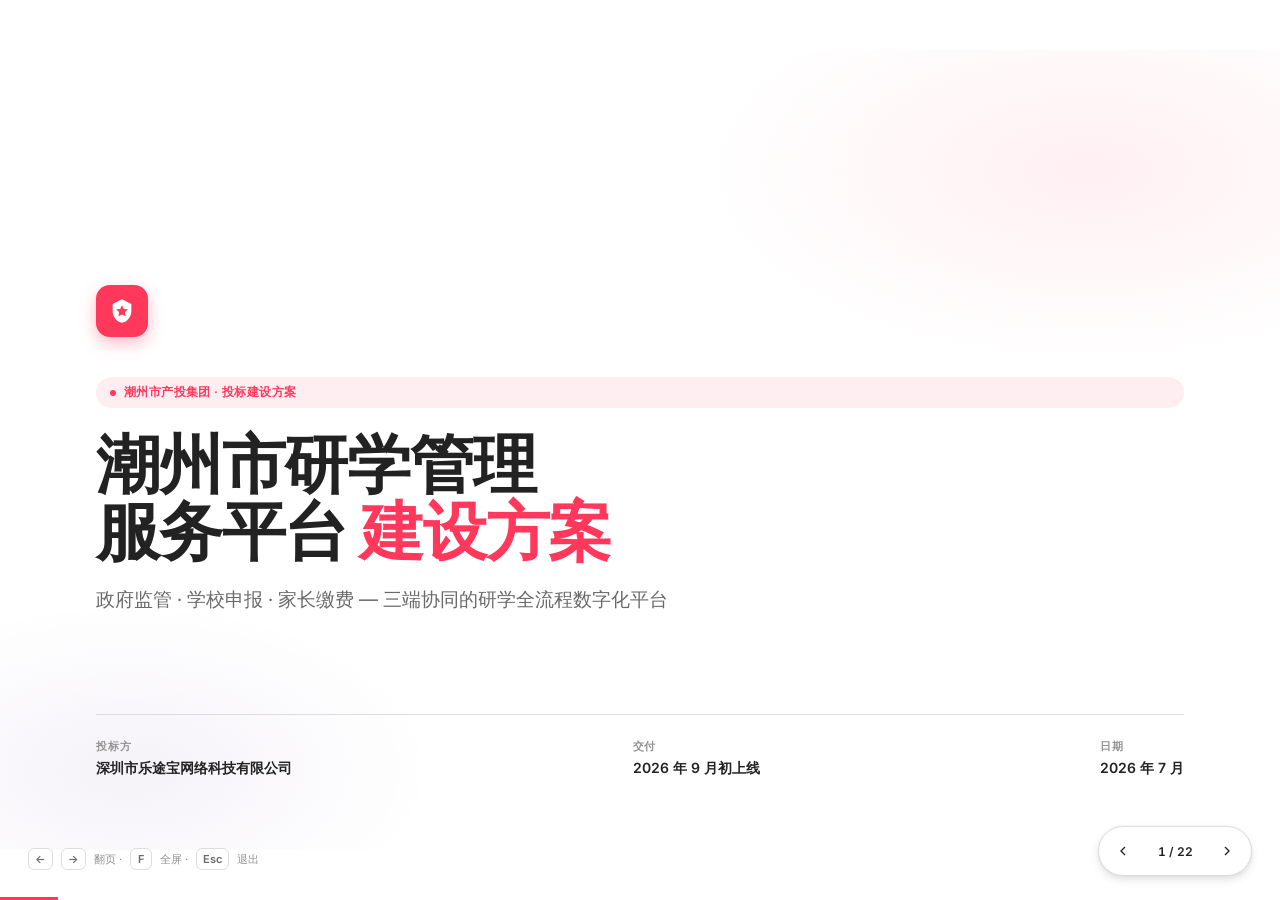
==== commit e0b87a4d: "update: 投标方改为深圳市乐途宝网络科技有限公司，删除首末页报价金额，更新联系邮箱" ====
--- a/proposal/index.html
+++ b/proposal/index.html
@@ -3,7 +3,7 @@
 <head>
 <meta charset="UTF-8">
 <meta name="viewport" content="width=device-width, initial-scale=1.0">
-<title>潮州市研学管理服务平台 · 建设方案 | 智维科技</title>
+<title>潮州市研学管理服务平台 · 建设方案 | 深圳市乐途宝网络科技有限公司</title>
 <link rel="stylesheet" href="style.css">
 <link rel="icon" href="data:image/svg+xml,<svg xmlns='http://www.w3.org/2000/svg' viewBox='0 0 100 100'><rect width='100' height='100' rx='22' fill='%23ff385c'/><path d='M50 18 L60 42 L86 42 L65 58 L73 84 L50 68 L27 84 L35 58 L14 42 L40 42 Z' fill='white'/></svg>">
 </head>
@@ -21,8 +21,7 @@
     <p class="lead">政府监管 · 学校申报 · 家长缴费 — 三端协同的研学全流程数字化平台</p>
 
     <div class="cover-meta">
-      <div class="cm-item"><div class="l">投标方</div><div class="v">智维科技（深圳）有限公司</div></div>
-      <div class="cm-item"><div class="l">报价</div><div class="v">¥500,000</div></div>
+      <div class="cm-item"><div class="l">投标方</div><div class="v">深圳市乐途宝网络科技有限公司</div></div>
       <div class="cm-item"><div class="l">交付</div><div class="v">2026 年 9 月初上线</div></div>
       <div class="cm-item"><div class="l">日期</div><div class="v">2026 年 7 月</div></div>
     </div>
@@ -851,18 +850,14 @@
         <div style="font-weight:600;font-size:14px;margin-top:6px;color:var(--primary)">chaozhou.duduvibe.com</div>
       </div>
       <div class="card" style="background:var(--surface-soft)">
-        <div class="text-xs muted" style="font-weight:600">报价</div>
-        <div style="font-weight:600;font-size:14px;margin-top:6px">¥500,000 全包</div>
-      </div>
-      <div class="card" style="background:var(--surface-soft)">
         <div class="text-xs muted" style="font-weight:600">交付</div>
         <div style="font-weight:600;font-size:14px;margin-top:6px">2026 年 9 月初</div>
       </div>
     </div>
 
     <div class="cover-meta">
-      <div class="cm-item"><div class="l">投标方</div><div class="v">智维科技（深圳）有限公司</div></div>
-      <div class="cm-item"><div class="l">联系方式</div><div class="v">contact@zhiweitech.com · 138-xxxx-xxxx</div></div>
+      <div class="cm-item"><div class="l">投标方</div><div class="v">深圳市乐途宝网络科技有限公司</div></div>
+      <div class="cm-item"><div class="l">联系方式</div><div class="v">zhangzetao@dudu84.com</div></div>
       <div class="cm-item"><div class="l">日期</div><div class="v">2026 年 7 月</div></div>
     </div>
   </div>
